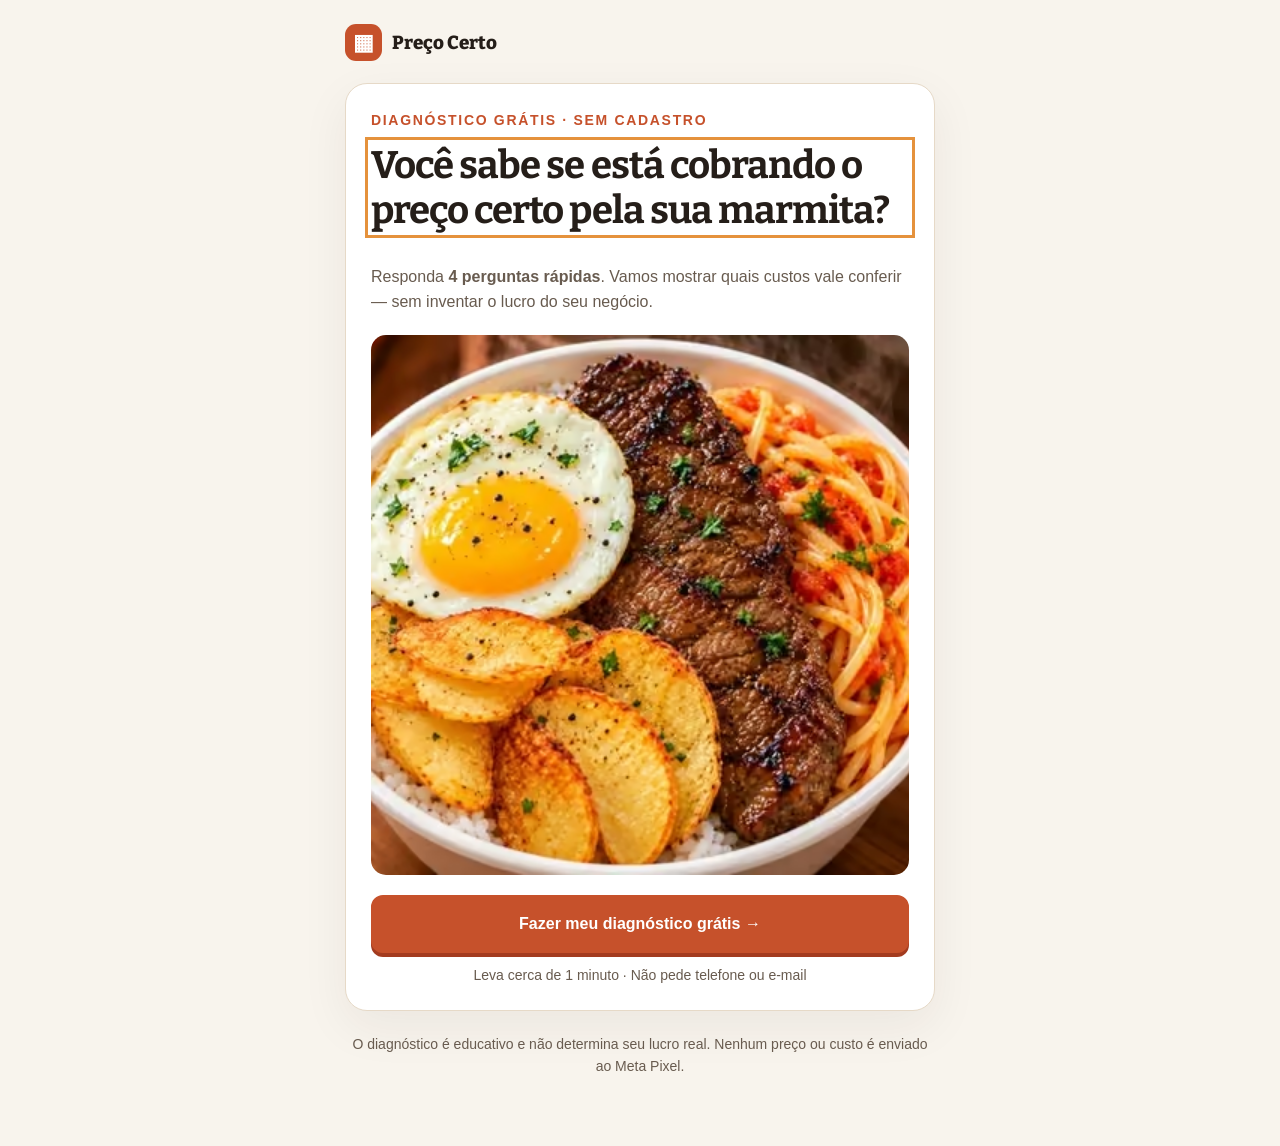
==== quiz/index.html @ 61256407 "Correções do teste: v=quiz nos links do quiz, letras de 14 px, aviso fora da tela cheia - Links inte" ====
<!DOCTYPE html>
<html lang="pt-BR">
<head>
<meta charset="utf-8">
<meta name="viewport" content="width=device-width,initial-scale=1,viewport-fit=cover">
<meta name="theme-color" content="#c6512b">
<link rel="icon" href="data:image/svg+xml,%3Csvg xmlns='http://www.w3.org/2000/svg' viewBox='0 0 32 32'%3E%3Crect width='32' height='32' rx='8' fill='%23c6512b'/%3E%3Cpath d='M9 12h14M9 20h14' stroke='%23fff' stroke-width='3' stroke-linecap='round'/%3E%3C/svg%3E">
<meta name="description" content="Em quatro etapas, confira quais custos da sua marmita você já considera e o que vale calcular antes de decidir o preço. Gratuito e sem cadastro.">
<title>Diagnóstico gratuito da marmita | Preço Certo</title>
<link rel="preload" as="font" href="../assets/bitter-latin.0efe0fbe6068.woff2" type="font/woff2" crossorigin>
<link rel="stylesheet" href="../assets/styles.0ee3b324fab6.css">
<!-- Meta Pixel Code -->
  <script>
    !function(f,b,e,v,n,t,s)
    {if(f.fbq)return;n=f.fbq=function(){n.callMethod?
    n.callMethod.apply(n,arguments):n.queue.push(arguments)};
    if(!f._fbq)f._fbq=n;n.push=n;n.loaded=!0;n.version='2.0';
    n.queue=[];
    // O script da Meta carrega depois que a página aparece (LCP mais rápido). Até lá, a fila guarda os eventos.
    var go=function(){if(t)return;t=b.createElement(e);t.async=!0;
    t.src=v;s=b.getElementsByTagName(e)[0];
    s.parentNode.insertBefore(t,s)};
    if(b.readyState==='complete')setTimeout(go,1200);else f.addEventListener('load',function(){setTimeout(go,1200)});
    ['touchstart','click','keydown'].forEach(function(k){f.addEventListener(k,go,{once:true,passive:true})});
    setTimeout(go,4000)}(window, document,'script',
    'https://connect.facebook.net/en_US/fbevents.js');
    fbq('init', '1121235693689365');
    fbq('track', 'PageView');
  </script>
  <!-- End Meta Pixel Code -->
<!-- Same UTMify configuration as the supplied page, without obfuscation. -->
<script src="https://cdn.utmify.com.br/scripts/utms/latest.js" async data-utmify-prevent-xcod-sck data-utmify-prevent-subids></script>
</head>
<body class="quiz-body">
<main class="quiz-shell">
  <div class="quiz-top">
    <a class="brand" href="../index.html" data-backlp><span class="brand-mark" aria-hidden="true">▦</span>Preço Certo</a>
  </div>
  <div class="quiz-card" id="quiz-card">
    <section id="quiz-intro" aria-labelledby="quiz-intro-title">
      <div class="eyebrow">Diagnóstico grátis · sem cadastro</div>
      <h1 id="quiz-intro-title">Você sabe se está cobrando o preço certo pela sua marmita?</h1>
      <p class="muted">Responda <strong>4 perguntas rápidas</strong>. Vamos mostrar quais custos vale conferir — sem inventar o lucro do seu negócio.</p>
      <picture><source type="image/avif" srcset="../assets/marmita-capa-480.2e9eaa17a4b4.avif 480w, ../assets/marmita-capa.3bf7366b5c34.avif 720w" sizes="(max-width: 600px) calc(100vw - 62px), 538px"><img decoding="async" class="quiz-intro-photo" src="../assets/marmita-capa.a9022a5fd9e4.webp" srcset="../assets/marmita-capa-480.6b537d18b5fb.webp 480w, ../assets/marmita-capa.a9022a5fd9e4.webp 720w" sizes="(max-width: 600px) calc(100vw - 62px), 538px" width="720" height="540" fetchpriority="high" alt="Marmita com arroz, ovo, carne, macarrão e batatas"></picture>
      <noscript><p class="note">Ative o JavaScript para responder ao diagnóstico ou <a href="../index.html">veja a calculadora na página principal</a>.</p></noscript>
      <button class="btn btn-block" type="button" id="quiz-start">Fazer meu diagnóstico grátis →</button>
      <p class="fineprint center" style="margin:12px 0 0">Leva cerca de 1 minuto · Não pede telefone ou e-mail</p>
    </section>

    <section class="quiz-step" id="quiz-step-1" hidden aria-labelledby="step1-title">
      <div class="quiz-stepcount"><span>Etapa 1 de 4</span><span>25%</span></div><div class="progress" aria-label="25% concluído"><span style="width:25%"></span></div>
      <div class="eyebrow">Seu negócio</div><h2 id="step1-title" tabindex="-1">Você já vende marmitas?</h2>
      <p class="muted">Assim conseguimos interpretar seus valores como vendas atuais ou projeção.</p>
      <div role="group" aria-label="Etapa de operação">
        <label class="choice"><input type="radio" name="stage" value="daily"> Sim, quase todos os dias</label>
        <label class="choice"><input type="radio" name="stage" value="sometimes"> Sim, alguns dias na semana</label>
        <label class="choice"><input type="radio" name="stage" value="starting"> Ainda estou começando</label>
      </div>
      <p class="error" id="error-1" role="alert" hidden>Selecione uma opção para continuar.</p>
      <div class="quiz-actions"><button type="button" class="backbtn" data-prev="0">Voltar</button><button type="button" class="btn" data-next="1">Continuar →</button></div>
    </section>

    <section class="quiz-step" id="quiz-step-2" hidden aria-labelledby="step2-title">
      <div class="quiz-stepcount"><span>Etapa 2 de 4</span><span>50%</span></div><div class="progress" aria-label="50% concluído"><span style="width:50%"></span></div>
      <div class="eyebrow">Seu preço de venda</div><h2 id="step2-title" tabindex="-1">Por quanto você vende cada marmita?</h2>
      <p class="muted" id="price-help">Use o preço médio de uma marmita. Se está começando, informe o valor que pretende cobrar.</p>
      <div class="chips" aria-label="Exemplos de preços">
        <button type="button" class="chip" data-price="15">R$ 15</button><button type="button" class="chip" data-price="18">R$ 18</button><button type="button" class="chip" data-price="20">R$ 20</button><button type="button" class="chip" data-price="25">R$ 25</button>
      </div>
      <div class="field"><label for="unit-price">Preço por marmita (R$)</label><input id="unit-price" inputmode="decimal" autocomplete="off" placeholder="Ex.: 18,00"><p class="field-help">Pode digitar um valor diferente das opções.</p></div>
      <p class="error" id="error-2" role="alert" hidden>Informe um preço válido entre R$ 1 e R$ 500.</p>
      <div class="quiz-actions"><button type="button" class="backbtn" data-prev="1">Voltar</button><button type="button" class="btn" data-next="2">Continuar →</button></div>
    </section>

    <section class="quiz-step" id="quiz-step-3" hidden aria-labelledby="step3-title">
      <div class="quiz-stepcount"><span>Etapa 3 de 4</span><span>75%</span></div><div class="progress" aria-label="75% concluído"><span style="width:75%"></span></div>
      <div class="eyebrow">Seus custos</div><h2 id="step3-title" tabindex="-1">O que você já coloca na conta?</h2>
      <p class="muted">Marque tudo que você considera quando define seu preço. Isso não significa que o valor está correto — vamos apenas ver o que você já acompanha.</p>
      <div role="group" aria-label="Custos considerados">
        <label class="choice"><input type="checkbox" name="cost" value="ingredients"> Ingredientes</label>
        <label class="choice"><input type="checkbox" name="cost" value="packaging"> Embalagem</label>
        <label class="choice"><input type="checkbox" name="cost" value="energy"> Gás e energia</label>
        <label class="choice"><input type="checkbox" name="cost" value="labor"> Seu tempo de trabalho</label>
        <label class="choice"><input type="checkbox" name="cost" value="fixed"> Despesas fixas do negócio</label>
        <label class="choice"><input type="checkbox" name="cost" value="delivery"> Entrega e taxas, quando existem</label>
        <label class="choice"><input type="checkbox" name="cost" value="unsure"> Não tenho certeza</label>
      </div>
      <p class="error" id="error-3" role="alert" hidden>Escolha pelo menos uma opção.</p>
      <div class="quiz-actions"><button type="button" class="backbtn" data-prev="2">Voltar</button><button type="button" class="btn" data-next="3">Continuar →</button></div>
    </section>

    <section class="quiz-step" id="quiz-step-4" hidden aria-labelledby="step4-title">
      <div class="quiz-stepcount"><span>Etapa 4 de 4</span><span>100%</span></div><div class="progress" aria-label="100% concluído"><span style="width:100%"></span></div>
      <div class="eyebrow">Última pergunta</div><h2 id="step4-title" tabindex="-1">Você sabe quanto gasta só com comida e embalagem por marmita?</h2>
      <div role="group" aria-label="Conhecimento do custo parcial">
        <label class="choice"><input type="radio" name="known" value="yes"> Sei quanto gasto</label>
        <label class="choice"><input type="radio" name="known" value="approx"> Tenho uma estimativa</label>
        <label class="choice"><input type="radio" name="known" value="no"> Ainda não sei</label>
      </div>
      <div class="field" id="partial-field" hidden><label for="partial-cost">Quanto custa comida + embalagem por marmita? (R$)</label><input id="partial-cost" inputmode="decimal" autocomplete="off" placeholder="Ex.: 10,15"><p class="field-help">Se não souber o número, pode deixar em branco. Outros custos ficam de fora dessa conta.</p></div>
      <p class="error" id="error-4" role="alert" hidden>Selecione uma opção. Se informou um custo, use um valor entre R$ 0,01 e R$ 500.</p>
      <div class="quiz-actions"><button type="button" class="backbtn" data-prev="3">Voltar</button><button type="button" class="btn" data-next="4">Ver meu diagnóstico →</button></div>
    </section>

    <section id="quiz-result" hidden aria-labelledby="result-title" aria-live="polite">
      <div class="eyebrow">Seu diagnóstico</div>
      <h1 id="result-title" class="result-titulo" tabindex="-1">Seu preço pode estar abaixo do custo de verdade</h1>
      <p class="result-diag" id="result-diag"></p>
      <div class="result-estimativa" id="remainder-box" hidden><strong id="result-remainder">—</strong><span id="remainder-note"></span></div>
      <div class="oferta-quiz">
        <p class="oferta-ponte"><b>O Preço Certo faz essa conta pra você.</b></p>
        <ul class="list-check oferta-itens">
          <li>Calculadora no celular</li>
          <li>Custo e preço de cada marmita</li>
          <li>Tutorial passo a passo</li>
        </ul>
        <div class="preco-linha"><span class="preco-grande">R$ 29,90</span><span class="preco-sub">pagamento único</span></div>
        <a class="btn btn-block" href="https://pay.cakto.com.br/35dgsa8_1077031" data-checkout="quiz_result" data-cta-principal>Quero meu preço certo →</a>
        <p class="fineprint micro">Pix ou cartão · acesso logo após pagar · garantia de 7 dias</p>
      </div>
      <h2 class="result-sub">O que vale conferir no seu preço</h2>
      <div class="note" id="missing-box"></div>
      <div class="result-video">
        <img decoding="async" src="../assets/calculadora-resultado.689ac0ede9aa.webp" width="600" height="1177" loading="lazy" alt="Tela real da calculadora: custo de cada marmita e preço recomendado">
        <div><strong>É isso que o Preço Certo mostra.</strong><p style="margin:6px 0 0">Quanto custa cada marmita, o preço mínimo e o preço recomendado, com os números que você preenche.</p></div>
      </div>
      <h3 class="depois-titulo">Como você acessa</h3>
      <ol class="depois">
        <li><b>Você paga no Pix ou no cartão.</b></li>
        <li><b>O acesso chega no seu e-mail.</b></li>
        <li><b>Abre no celular e já usa.</b> Dá pra salvar na tela inicial.</li>
      </ol>
      <a class="btn btn-block result-cta-fim" href="https://pay.cakto.com.br/35dgsa8_1077031" data-checkout="quiz_result_fim">Quero meu preço certo por R$ 29,90 →</a>
      <p class="fineprint micro center">Pix ou cartão · acesso logo após pagar</p>
      <p class="refazer"><button class="link-refazer" type="button" id="restart">Refazer o diagnóstico</button></p>
    </section>
  </div>
  <noscript><p style="text-align:center;color:#b33129">Ative o JavaScript no navegador para responder ao diagnóstico. Você também pode <a href="../index.html">ver a página do produto</a>.</p></noscript>
  <p class="quiz-foot">O diagnóstico é educativo e não determina seu lucro real. Nenhum preço ou custo é enviado ao Meta Pixel.</p>
</main>
<script src="../assets/quiz.e2083ddf6e45.js" defer></script>

  <noscript><img decoding="async" height="1" width="1" style="display:none"
    src="https://www.facebook.com/tr?id=1121235693689365&ev=PageView&noscript=1"
  /></noscript>
</body>
</html>
---- assets/styles.0ee3b324fab6.css ----
@font-face{font-family:"Bitter";font-style:normal;font-weight:600 800;font-display:swap;src:url("bitter-latin.0efe0fbe6068.woff2") format("woff2");unicode-range:U+0000-00FF,U+0131,U+0152-0153,U+02BB-02BC,U+02C6,U+02DA,U+02DC,U+0304,U+0308,U+0329,U+2000-206F,U+20AC,U+2122,U+2191,U+2193,U+2212,U+2215,U+FEFF,U+FFFD}
:root{--ink:#251e19;--deep:#241c16;--deep2:#32271e;--brand:#c6512b;--brandDark:#a33b1f;--cream:#faf7f1;--cream2:#f3eadc;--paper:#fff;--line:#e6d9c7;--muted:#685b4f;--green:#246644;--greenbg:#e6f1e8;--red:#b33129;--redbg:#fff0eb;--amber:#f7c05d;--shadow:0 16px 55px rgba(36,28,22,.09);--font:-apple-system,BlinkMacSystemFont,"Segoe UI",Roboto,Arial,sans-serif;--serif:"Bitter",Georgia,serif;color-scheme:light}
*{box-sizing:border-box}html{scroll-behavior:smooth;-webkit-text-size-adjust:100%}body{margin:0;background:var(--cream);color:var(--ink);font:16px/1.58 var(--font);-webkit-font-smoothing:antialiased}body.quiz-body{background:#f8f4ed}img,video{max-width:100%;display:block}button,input{font:inherit}button{cursor:pointer}a{color:inherit}h1,h2,h3,p,figure{margin-top:0}h1,h2,h3{font-family:var(--serif);line-height:1.16;letter-spacing:-.025em}h1{font-size:clamp(2rem,4.35vw,3.65rem)}h2{font-size:clamp(1.65rem,3.4vw,2.6rem)}h3{font-size:1.25rem}p{margin-bottom:1em}.muted{color:var(--muted)}.small{font-size:.87rem}.eyebrow{font-size:.75rem;letter-spacing:.12em;text-transform:uppercase;font-weight:850;color:var(--brand);margin-bottom:12px}.wrap{width:min(1130px,calc(100% - 36px));margin:auto}.narrow{max-width:740px;margin-inline:auto}.section{padding:70px 0;scroll-margin-top:26px}.center{text-align:center}.heading{max-width:780px;margin:0 auto 34px;text-align:center}.heading p{font-size:1.09rem;color:var(--muted)}.rule{height:1px;background:var(--line)}.sr-only{position:absolute;width:1px;height:1px;margin:-1px;padding:0;overflow:hidden;clip:rect(0,0,0,0);border:0;white-space:nowrap}:focus-visible{outline:3px solid #e5923c;outline-offset:3px}[hidden]{display:none!important}
.brand{display:inline-flex;align-items:center;gap:10px;text-decoration:none;font-family:var(--serif);font-weight:800;font-size:1.18rem}.brand-mark{width:37px;height:37px;border-radius:11px;background:var(--brand);display:grid;place-items:center;color:#fff;font:800 22px var(--font)}.site-header{background:#fff;border-bottom:1px solid var(--line)}.site-header .wrap{min-height:73px;display:flex;align-items:center;gap:20px;justify-content:space-between}.site-header nav{display:flex;align-items:center;gap:26px}.site-header nav a{text-decoration:none;font-size:.88rem;font-weight:700}.site-header nav a:hover{text-decoration:underline}.top-action{border:1px solid var(--brand);padding:10px 16px;border-radius:9px;color:var(--brand)!important}
.btn{display:inline-flex;justify-content:center;align-items:center;gap:10px;padding:17px 23px;border-radius:12px;min-height:56px;background:var(--brand);border:2px solid var(--brand);color:#fff;font-weight:800;line-height:1.25;text-align:center;text-decoration:none;box-shadow:0 4px 0 var(--brandDark);transition:transform .14s,background .14s}.btn:hover{background:#b74724}.btn:active{transform:translateY(3px);box-shadow:0 1px 0 var(--brandDark)}.btn-outline{background:transparent;border-color:#bba896;box-shadow:none;color:var(--ink)}.btn-outline:hover{background:#f1e6d9}.btn-light{background:#fff;color:var(--deep);border-color:#fff;box-shadow:0 4px 0 #bcaa90}.btn-light:hover{background:#fff8eb}.btn-block{display:flex;width:100%}.buttons{display:flex;flex-wrap:wrap;gap:12px;align-items:center}.fineprint{font-size:.78rem;color:var(--muted);line-height:1.45}
.hero{padding:52px 0 65px;background:radial-gradient(circle at 77% 19%,#f9e8d1 0%,transparent 37%),linear-gradient(180deg,#fffcf7 0%,var(--cream) 100%)}.hero-grid{display:grid;grid-template-columns:1.05fr .95fr;gap:48px;align-items:center}.hero h1 span{color:var(--brand)}.hero-copy{font-size:1.13rem;color:#584c41;max-width:580px}.hero .buttons{margin:28px 0 16px}.ticks{display:flex;flex-wrap:wrap;gap:7px 16px;margin-top:22px;font-size:.84rem;color:#5d544b}.ticks span:before{content:"✓";font-weight:900;color:var(--green);margin-right:6px}.hero-visual{position:relative;padding:6px 6px 32px 0}.hero-photo{width:100%;aspect-ratio:1.12;object-fit:cover;border-radius:24px;box-shadow:0 20px 55px #38231825}.receipt{position:absolute;right:-9px;bottom:3px;background:#fff;border:1px solid var(--line);border-radius:15px;padding:15px 17px;box-shadow:0 12px 40px #1f171637;width:min(290px,86%)}.receipt .mini-label{font-size:.67rem;letter-spacing:.1em;font-weight:850;color:var(--brand);text-transform:uppercase}.receipt .lineitem{display:flex;justify-content:space-between;font-size:.9rem;gap:8px;padding:6px 0;border-bottom:1px solid #eee5db}.receipt .lineitem strong{white-space:nowrap}.receipt .negative{color:var(--red);font-family:var(--serif);font-size:1.37rem;font-weight:800}.receipt .tiny{font-size:.68rem;color:var(--muted);margin:4px 0 0}
.proofstrip{background:#fff;border-block:1px solid var(--line)}.proofstrip .wrap{display:flex;justify-content:center;gap:30px;flex-wrap:wrap;padding:16px 0;font-size:.85rem;font-weight:750}.proofstrip .wrap span:before{content:"✓";color:var(--green);margin-right:8px}
.problem{display:grid;grid-template-columns:.9fr 1.1fr;gap:44px;align-items:center}.problem-photo{border-radius:20px;object-fit:cover;max-height:415px;width:100%;box-shadow:var(--shadow)}.quote-example{background:#fff;border:1px solid var(--line);border-radius:16px;padding:23px;margin-top:24px;box-shadow:var(--shadow)}.quote-example .l{display:flex;justify-content:space-between;gap:12px;padding:7px 0;border-bottom:1px solid var(--line)}.quote-example .l:last-of-type{border:0}.quote-example .l strong{white-space:nowrap}.quote-example .warn{color:var(--red)}.paper{background:#fff}.darker{background:var(--deep);color:#fff}.darker .muted,.darker p{color:#e1d7c9}.demo-grid{display:grid;grid-template-columns:.8fr 1.2fr;gap:48px;align-items:center}.demo-video{width:min(350px,100%);margin-inline:auto;aspect-ratio:9/16;object-fit:contain;background:#1b1714;border-radius:23px;box-shadow:0 16px 44px #0005}.video-caption{font-size:.78rem;color:#c8b7a7;text-align:center;margin-top:11px}.list-check{list-style:none;padding:0;margin:20px 0 24px}.list-check li{padding:7px 0 7px 30px;position:relative}.list-check li:before{content:"✓";position:absolute;left:0;color:#72ca94;font-weight:900}.step-tabs{display:grid;grid-template-columns:repeat(5,1fr);gap:8px;margin:24px 0}.step-tab{background:#fff;border:1px solid var(--line);border-radius:11px;padding:13px 8px;font-weight:800;color:var(--muted);min-height:50px}.step-tab[aria-selected=true]{border-color:var(--brand);background:#fbe8df;color:var(--brand)}.step-view{display:grid;grid-template-columns:1fr 1fr;gap:50px;align-items:center;max-width:880px;margin-inline:auto}.step-view img{width:min(340px,100%);margin:auto;max-height:550px;object-fit:contain;border:1px solid var(--line);border-radius:14px;box-shadow:var(--shadow)}.step-view p{font-size:1.08rem;color:var(--muted)}.step-index{font-size:.77rem;text-transform:uppercase;color:var(--brand);letter-spacing:.1em;font-weight:800}.value-grid{display:grid;grid-template-columns:repeat(3,1fr);gap:16px;margin-top:36px}.value-card{background:#fff;border:1px solid var(--line);padding:24px;border-radius:15px;box-shadow:0 8px 26px #241b1310}.value-card .ico{display:grid;place-items:center;width:42px;height:42px;background:#fbe9dc;color:var(--brand);border-radius:12px;margin-bottom:15px;font-size:1.25rem;font-weight:800}.value-card p{color:var(--muted);margin:0;font-size:.95rem}.contrast{background:linear-gradient(135deg,#293d30,#1d2921);color:#fff}.contrast h2{color:#fff}.contrast p{color:#dce8df}.contrast-flex{display:flex;justify-content:space-between;align-items:center;gap:30px}.price-section{background:#fff9f1}.price-card{max-width:545px;margin:auto;padding:29px;background:#fff;border:2px solid var(--brand);border-radius:22px;box-shadow:0 24px 50px #b6723c19;text-align:center}.price-card .price{font:800 clamp(2.8rem,6vw,4rem)/1.06 var(--serif);color:var(--brand);margin:6px 0}.price-card .list-check{text-align:left;display:inline-block;margin:16px auto 22px}.price-card .list-check li:before{color:var(--green)}.price-note{background:#eef5ef;color:#30543b;border:1px solid #d3e1d7;padding:13px 16px;border-radius:12px;font-size:.9rem;margin-top:22px}.price-note b{color:var(--green)}.faq{max-width:760px;margin:0 auto}.faq details{border-bottom:1px solid var(--line);padding:0 4px}.faq summary{cursor:pointer;font-weight:750;padding:20px 28px 20px 0;position:relative;list-style:none}.faq summary::-webkit-details-marker{display:none}.faq summary:after{content:"+";position:absolute;right:8px;color:var(--brand);font-size:1.3rem;top:16px}.faq details[open] summary:after{content:"−"}.faq details p{color:var(--muted);margin:0 0 20px}footer{background:var(--deep);color:#bdb0a5;padding:32px 0;font-size:.85rem}footer .wrap{display:flex;flex-wrap:wrap;justify-content:space-between;gap:20px}footer a{color:#e9d9c8}.mobile-sticky{display:none}
.quiz-shell{width:min(590px,calc(100% - 28px));margin:0 auto;padding:24px 0 55px}.quiz-top{display:flex;justify-content:space-between;align-items:center;gap:12px;margin-bottom:22px}.quiz-top .backlp{text-decoration:none;color:var(--muted);font-size:.84rem;font-weight:700}.quiz-card{background:#fff;border:1px solid var(--line);border-radius:22px;padding:25px;box-shadow:0 16px 48px #34251a10}.quiz-card h1{font-size:clamp(1.8rem,6vw,2.4rem)}.quiz-card h2{font-size:clamp(1.5rem,5.1vw,2.05rem)}.quiz-intro-photo{width:100%;aspect-ratio:16/10;object-fit:cover;border-radius:15px;margin:20px 0}.quiz-stepcount{display:flex;justify-content:space-between;font-size:.8rem;font-weight:800;color:var(--muted);margin-bottom:9px}.progress{height:8px;border-radius:30px;background:#f1e8db;overflow:hidden;margin-bottom:25px}.progress span{display:block;height:100%;width:25%;background:var(--brand);transition:width .2s}.choice{display:flex;align-items:center;gap:12px;border:1.5px solid var(--line);border-radius:12px;padding:16px;margin-bottom:10px;cursor:pointer;font-size:1rem;font-weight:650;min-height:58px;transition:border-color .1s}.choice input{accent-color:var(--brand);height:20px;width:20px;flex-shrink:0}.choice:has(input:checked){border-color:var(--brand);background:#fff5ed}.choice:hover{border-color:var(--brand)}.choice:focus-within{outline:2px solid #eeb57a}.field{display:block;margin:16px 0}.field label{font-weight:750;display:block;margin-bottom:7px}.field input{width:100%;height:59px;border:1.5px solid #dacbbb;border-radius:12px;padding:14px 16px;color:var(--ink);font-size:1.23rem;font-weight:800}.field input:focus{outline:3px solid #eab58a;border-color:var(--brand)}.field-help{font-size:.84rem;color:var(--muted);margin-top:5px}.chips{display:flex;flex-wrap:wrap;gap:8px;margin:13px 0}.chip{background:#fff;border:1px solid var(--line);border-radius:9px;padding:10px 14px;color:var(--brand);font-weight:800}.chip:hover{background:#fff0e7}.quiz-actions{display:flex;gap:10px;margin-top:22px}.quiz-actions .btn{flex:1}.backbtn{border:1px solid var(--line);background:#fff;color:var(--muted);border-radius:11px;padding:14px 18px;box-shadow:none;font-weight:750}.backbtn:hover{background:var(--cream)}.error{color:var(--red);font-weight:700;font-size:.9rem;margin-top:10px}.result-hero{background:#f7ebdf;border:1px solid #eaccac;border-radius:15px;padding:20px;margin:18px 0}.result-tag{font-size:.78rem;font-weight:850;letter-spacing:.09em;color:var(--brand);text-transform:uppercase}.result-hero h2{font-size:1.55rem;margin:8px 0}.result-explainer{color:var(--muted)}.result-line{display:flex;justify-content:space-between;gap:12px;border-bottom:1px solid var(--line);padding:12px 0}.result-line strong{white-space:nowrap}.result-result{padding:16px;background:var(--greenbg);border-radius:13px;margin-top:12px}.result-result.negative{background:var(--redbg)}.result-result strong{font-size:1.28rem;color:var(--green)}.result-result.negative strong{color:var(--red)}.result-video{display:grid;grid-template-columns:116px 1fr;align-items:center;gap:17px;background:#fff;border:1px solid var(--line);padding:13px;border-radius:15px;margin:21px 0}.result-video img{height:170px;width:112px;object-fit:cover;border-radius:9px}.result-video p{font-size:.87rem;color:var(--muted)}.note{border-left:3px solid var(--brand);padding:13px 16px;background:#fff7f0;border-radius:0 10px 10px 0;margin:16px 0;font-size:.93rem}.result-cta{border-radius:16px;background:var(--deep);color:#fff;padding:22px;margin-top:18px}.result-cta .price{font:800 2.2rem var(--serif);color:#ffd28e;margin:7px 0}.result-cta p{color:#ddd1c5}.result-cta .btn{width:100%}.quiz-foot{text-align:center;margin-top:22px;color:var(--muted);font-size:.76rem}
@media(max-width:850px){.hero-grid{grid-template-columns:1fr;gap:28px}.hero-visual{max-width:540px;margin:auto;width:100%}.problem{grid-template-columns:1fr}.demo-grid{grid-template-columns:1fr}.demo-grid>div:first-child{order:2}.demo-grid>div:last-child{order:1}.demo-video{max-height:520px}.value-grid{grid-template-columns:1fr 1fr}.contrast-flex{display:block;text-align:center}.contrast-flex .btn{margin-top:14px}.site-header nav a:not(.top-action){display:none}} 
@media(max-width:600px){.wrap{width:min(100% - 32px,480px)}.site-header .wrap{min-height:65px}.site-header nav{gap:0}.site-header nav .top-action{font-size:.77rem;padding:9px 10px}.brand{font-size:1.05rem}.brand-mark{width:32px;height:32px}.section{padding:50px 0}.hero{padding:32px 0 44px}.hero h1{font-size:clamp(1.95rem,8.3vw,2.6rem)}.hero-copy{font-size:1rem}.hero .buttons{display:grid}.hero .buttons .btn{width:100%}.hero-photo{aspect-ratio:1.23}.receipt{right:-2px;bottom:1px;width:min(270px,85%);padding:12px}.proofstrip .wrap{justify-content:flex-start;gap:7px 18px}.problem-photo{max-height:330px}.step-tabs{display:flex;overflow-x:auto;gap:8px;scroll-snap-type:x mandatory;padding-bottom:4px}.step-tab{flex:0 0 auto;min-width:85px;scroll-snap-align:start}.step-view{grid-template-columns:1fr;gap:22px}.step-view .step-copy{order:-1}.step-view img{max-height:420px}.value-grid{grid-template-columns:1fr}.price-card{padding:23px 18px}.mobile-sticky{position:fixed;bottom:0;left:0;right:0;z-index:30;background:#fffdf8;border-top:1px solid var(--line);padding:10px 14px calc(11px + env(safe-area-inset-bottom));box-shadow:0 -7px 27px #241c161c;display:block;transform:translateY(130%);transition:transform .23s}.mobile-sticky.visible{transform:translateY(0)}.mobile-sticky .btn{width:100%;min-height:49px;padding:11px;font-size:.9rem}.mobile-sticky .tiny{text-align:center;font-size:.72rem;color:var(--muted);margin-top:3px}.page-lp{padding-bottom:85px}.quiz-card{padding:20px 16px}.quiz-intro-photo{aspect-ratio:1.35}.quiz-actions .btn{padding:14px 12px}.quiz-shell{padding-top:17px}.result-video{grid-template-columns:94px 1fr}.result-video img{width:94px;height:135px}}
@media(prefers-reduced-motion:reduce){*,*:before,*:after{animation:none!important;transition:none!important;scroll-behavior:auto!important}}
.notice{position:fixed;left:18px;bottom:18px;z-index:40;width:min(370px,calc(100% - 36px));display:flex;gap:12px;align-items:flex-start;background:#fff;border:1px solid var(--line);border-radius:14px;padding:13px 42px 13px 13px;box-shadow:0 14px 40px #241c1629,0 2px 6px #241c1614;transform:translateY(calc(100% + 30px));opacity:0;pointer-events:none;transition:transform .35s,opacity .35s}.notice.on{transform:none;opacity:1;pointer-events:auto}.notice-icon{flex:none;min-width:40px;height:40px;padding:0 6px;border-radius:11px;background:var(--brand);color:#fff;display:grid;place-items:center;font:800 1.05rem var(--serif)}.notice.tip .notice-icon{background:var(--amber);color:var(--deep);font-size:.9rem}.notice p{margin:0;font-size:.9rem;line-height:1.38;font-weight:600;color:var(--ink)}.notice b{color:var(--brandDark)}.notice small{display:block;margin-top:3px;font-size:.74rem;font-weight:500;color:var(--muted)}.notice-close{position:absolute;top:5px;right:5px;width:32px;height:32px;border:0;border-radius:8px;background:none;color:var(--muted);font-size:1.25rem;line-height:1;cursor:pointer}.notice-close:hover{background:var(--cream)}
@media(max-width:600px){.notice{left:12px;width:calc(100% - 24px);bottom:calc(12px + env(safe-area-inset-bottom))}.mobile-sticky.visible~.notice{bottom:calc(98px + env(safe-area-inset-bottom))}}
/* v6 · página direta: entradas do quiz só na versão ?v=quiz */
html:not(.v-quiz) [data-v=quiz]{display:none!important}
.fineprint{font-size:.875rem}.ticks{font-size:.9rem}
.hero2{padding:36px 0 52px}.hero2-grid{display:grid;grid-template-columns:1.15fr .85fr;grid-template-areas:"texto video" "compra video";gap:18px 44px;align-items:start}.hero2-texto{grid-area:texto}.hero2-video{grid-area:video;text-align:center}.hero2-compra{grid-area:compra;display:grid;gap:10px;max-width:440px}
.hero2 h1{margin-bottom:14px}.hero2 .hero-copy{margin-bottom:0}
.phone{position:relative;width:min(300px,100%);margin:auto;aspect-ratio:9/16;border-radius:26px;background:#1b1714;padding:7px;box-shadow:0 18px 44px #2a1a1040}.phone video{width:100%;height:100%;object-fit:cover;border-radius:20px;background:#1b1714;aspect-ratio:auto;box-shadow:none}
.video-legenda{font-size:.875rem;color:var(--muted);margin:9px 0 0}
.preco-linha{display:flex;align-items:baseline;gap:10px;flex-wrap:wrap}.preco-grande{font:800 2.3rem/1 var(--serif);color:var(--brand)}.preco-sub{font-weight:700;color:var(--muted)}
.cta-bloco{text-align:center;margin-top:28px}.cta-bloco .fineprint{margin:10px 0 0}
.passos3{list-style:none;padding:0;margin:0;display:grid;grid-template-columns:repeat(3,1fr);gap:16px}.passos3 li{background:var(--cream);border:1px solid var(--line);border-radius:16px;padding:14px;display:grid;gap:12px}.passos3 img{width:100%;max-height:330px;object-fit:cover;object-position:50% 12%;border-radius:10px;border:1px solid var(--line)}.passos3 b{font-family:var(--serif);font-size:1.15rem}.passos3 p{margin:4px 0 0;color:var(--muted)}
.exemplo-grid{display:grid;grid-template-columns:.8fr 1.3fr 1fr;gap:16px;align-items:start;margin-bottom:14px}.conta{background:#fff;border:1px solid var(--line);border-radius:16px;padding:18px;box-shadow:var(--shadow)}.conta-rotulo{display:block;font-size:.8rem;letter-spacing:.08em;text-transform:uppercase;font-weight:850;color:var(--muted);margin-bottom:6px}.conta-valor{font:800 2.2rem/1.1 var(--serif)}.conta-chute .conta-valor{color:var(--muted)}.conta-certo{border:2px solid var(--green)}.conta-certo .conta-valor{color:var(--green)}.conta-certo img{width:min(220px,100%);margin:12px auto 0;border-radius:12px;border:1px solid var(--line)}.conta .l{display:flex;justify-content:space-between;gap:12px;padding:8px 0;border-bottom:1px solid var(--line)}.conta .l b{white-space:nowrap}.conta .l.total{border-bottom:0;font-size:1.1rem}.conta .perde{margin:10px 0 0;padding:10px 12px;border-radius:10px;background:var(--redbg);color:var(--red)}.conta p{margin:8px 0 0}
.recebe-lista{max-width:640px;margin:0 auto}.recebe-lista li{padding:9px 0 9px 32px}.recebe-lista li:before{color:var(--green)}
@media(max-width:850px){.hero2-grid{grid-template-columns:1fr 1fr;grid-template-areas:"texto texto" "video compra";gap:14px 16px;align-items:center}.passos3{grid-template-columns:1fr}.passos3 li{grid-template-columns:110px 1fr;align-items:center}.passos3 img{max-height:150px}.exemplo-grid{grid-template-columns:1fr}}
@media(max-width:600px){.hero2{padding:22px 0 34px}.hero2 h1{font-size:clamp(1.75rem,7.6vw,2.3rem)}.hero2-grid{grid-template-columns:44% 1fr}.phone{border-radius:20px;padding:5px}.phone video{border-radius:16px}.video-legenda{font-size:.8rem}.preco-grande{font-size:1.95rem}.hero2-compra .btn{padding:14px 12px;min-height:52px;font-size:1rem}.hero2-compra .fineprint{margin:0}}
/* v6 · vídeo no topo: toca mudo sozinho; o selo abre com som em tela cheia */
.video-toque{position:absolute;left:50%;bottom:16px;transform:translateX(-50%);border:0;border-radius:99px;background:rgba(20,14,10,.8);color:#fff;font:800 .95rem var(--font);padding:10px 16px;white-space:nowrap;box-shadow:0 4px 14px #0004}
.phone video{cursor:pointer}.video-legenda,.conta-rotulo,.eyebrow{font-size:.875rem}
@media(max-width:600px){.video-toque{font-size:.875rem;padding:9px 12px;bottom:12px}.video-legenda{font-size:.875rem}}
/* v6 · menos abandono: preço e forma de pagamento perto dos botões, o que acontece depois de pagar */
.micro{margin:10px 0 0}.micro-oferta{font-size:.95rem;font-weight:700;color:var(--green);margin:10px 0 0}
.depois-titulo{text-align:center;margin:34px 0 14px}.depois{list-style:none;counter-reset:d;padding:0;margin:0 auto;max-width:520px;display:grid;gap:10px}.depois li{counter-increment:d;position:relative;background:var(--cream);border:1px solid var(--line);border-radius:12px;padding:13px 14px 13px 54px;min-height:52px}.depois li:before{content:counter(d);position:absolute;left:14px;top:12px;width:28px;height:28px;border-radius:50%;background:var(--brand);color:#fff;display:grid;place-items:center;font-weight:800}
.mobile-sticky .tiny{font-size:.8rem}
/* v6 · aviso de vendas: botão de compra, × maior e, no celular, no topo (nunca sobre botões ou a barra) */
.notice-cta{display:inline-block;margin-top:9px;background:var(--brand);color:#fff;border-radius:9px;padding:9px 13px;font-weight:800;font-size:.9rem;text-decoration:none}.notice p{font-size:.95rem}.notice small{font-size:.8rem}
.notice-close{width:44px;height:44px;top:2px;right:2px;font-size:1.6rem}.notice{padding-right:48px}
@media(max-width:600px){.notice,.mobile-sticky.visible~.notice{top:calc(10px + env(safe-area-inset-top));bottom:auto;transform:translateY(calc(-100% - 30px))}.notice.on,.mobile-sticky.visible~.notice.on{transform:none}}
/* v6 · resultado do quiz: diagnóstico curto + oferta na primeira tela */
.result-titulo{font-size:clamp(1.45rem,5.4vw,1.9rem)!important;margin-bottom:8px}.result-diag{font-size:1rem;color:#4e4339;margin-bottom:10px}
.result-estimativa{display:grid;gap:2px;padding:10px 12px;border-radius:12px;background:var(--greenbg);margin-bottom:12px}.result-estimativa strong{color:var(--green);font-size:1.05rem}.result-estimativa span{font-size:.875rem;color:var(--muted)}.result-estimativa.negative{background:var(--redbg)}.result-estimativa.negative strong{color:var(--red)}
.oferta-quiz{border:2px solid var(--brand);border-radius:16px;padding:14px;background:#fffaf5;display:grid;gap:6px}.oferta-ponte{margin:0;font-size:1rem}.oferta-itens{margin:0}.oferta-itens li{padding:3px 0 3px 26px}.oferta-itens li:before{color:var(--green)}.oferta-quiz .preco-linha{margin-top:2px}.oferta-quiz .micro{margin:0;text-align:center}
.result-sub{font-size:1.3rem;margin:28px 0 8px}.result-video img{object-fit:cover;object-position:top}.result-cta-fim{margin-top:20px}.refazer{text-align:center;margin:22px 0 0}.link-refazer{background:none;border:0;color:var(--muted);text-decoration:underline;font-size:.9rem;padding:8px}
/* v6 · nenhum texto abaixo de 14 px (público de 35 a 54 anos) */
footer{font-size:.95rem}.mobile-sticky .tiny,.notice small,.quiz-foot{font-size:.875rem}
@media(max-width:600px){.site-header nav .top-action{font-size:.875rem}.mobile-sticky .tiny{font-size:.875rem}}
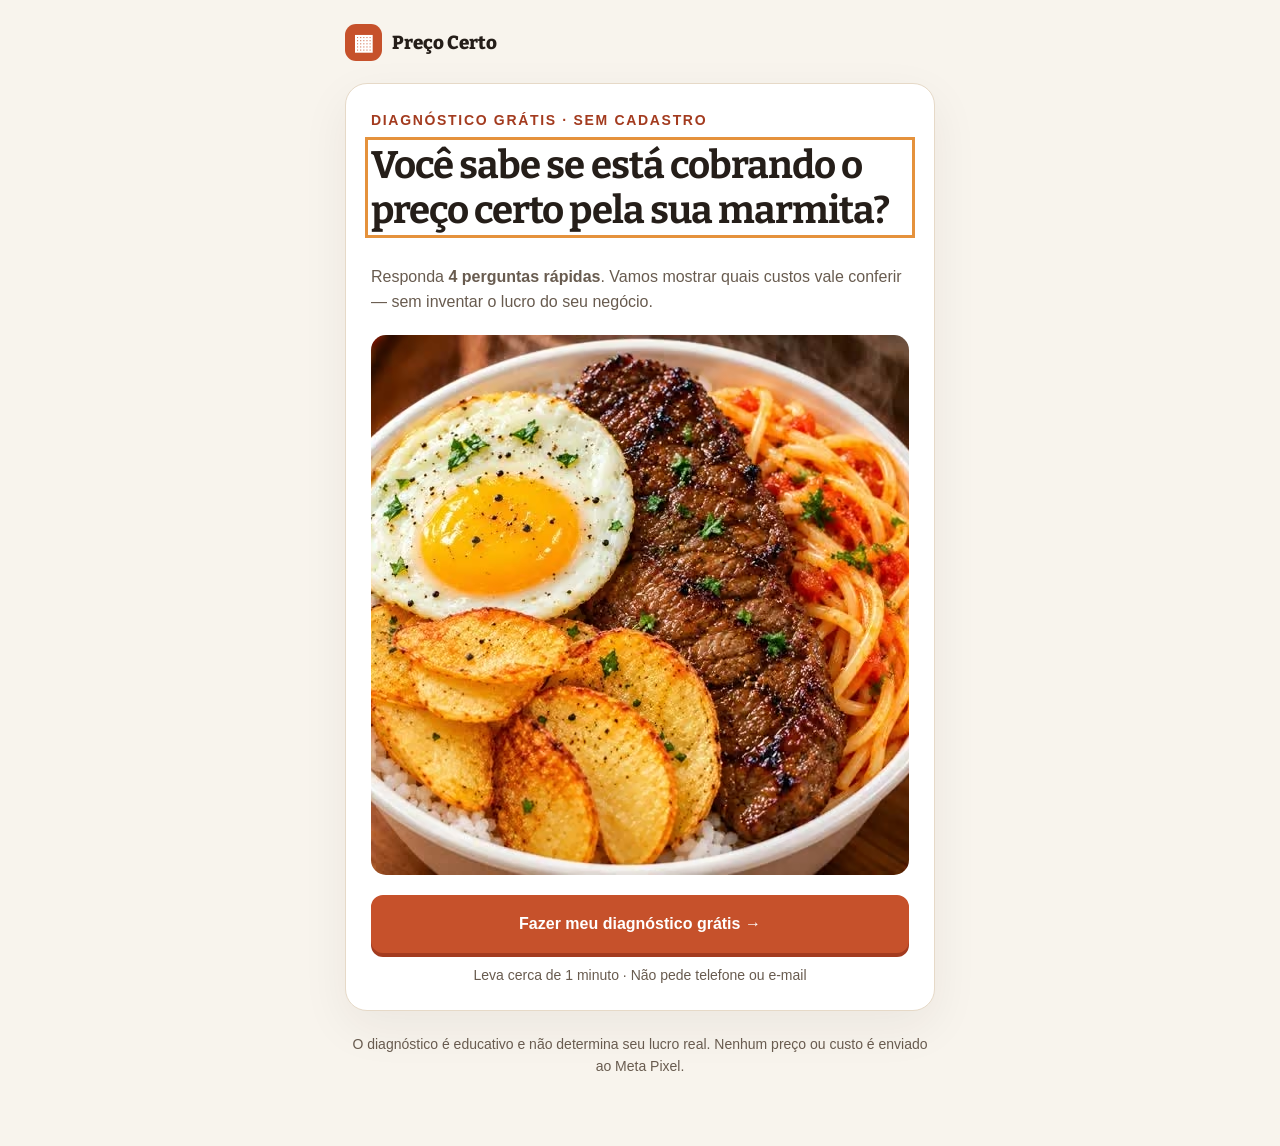
==== commit 9b4d0c1a: "Vídeo leve no autoplay, imagem do exemplo sem distorção e contraste dos rótulos - Autoplay mudo usa " ====
--- a/quiz/index.html
+++ b/quiz/index.html
@@ -8,7 +8,7 @@
 <meta name="description" content="Em quatro etapas, confira quais custos da sua marmita você já considera e o que vale calcular antes de decidir o preço. Gratuito e sem cadastro.">
 <title>Diagnóstico gratuito da marmita | Preço Certo</title>
 <link rel="preload" as="font" href="../assets/bitter-latin.0efe0fbe6068.woff2" type="font/woff2" crossorigin>
-<link rel="stylesheet" href="../assets/styles.0ee3b324fab6.css">
+<link rel="stylesheet" href="../assets/styles.de43af2bbf35.css">
 <!-- Meta Pixel Code -->
   <script>
     !function(f,b,e,v,n,t,s)
--- a/assets/styles.de43af2bbf35.css
+++ b/assets/styles.de43af2bbf35.css
@@ -0,0 +1,50 @@
+@font-face{font-family:"Bitter";font-style:normal;font-weight:600 800;font-display:swap;src:url("bitter-latin.0efe0fbe6068.woff2") format("woff2");unicode-range:U+0000-00FF,U+0131,U+0152-0153,U+02BB-02BC,U+02C6,U+02DA,U+02DC,U+0304,U+0308,U+0329,U+2000-206F,U+20AC,U+2122,U+2191,U+2193,U+2212,U+2215,U+FEFF,U+FFFD}
+:root{--ink:#251e19;--deep:#241c16;--deep2:#32271e;--brand:#c6512b;--brandDark:#a33b1f;--cream:#faf7f1;--cream2:#f3eadc;--paper:#fff;--line:#e6d9c7;--muted:#685b4f;--green:#246644;--greenbg:#e6f1e8;--red:#b33129;--redbg:#fff0eb;--amber:#f7c05d;--shadow:0 16px 55px rgba(36,28,22,.09);--font:-apple-system,BlinkMacSystemFont,"Segoe UI",Roboto,Arial,sans-serif;--serif:"Bitter",Georgia,serif;color-scheme:light}
+*{box-sizing:border-box}html{scroll-behavior:smooth;-webkit-text-size-adjust:100%}body{margin:0;background:var(--cream);color:var(--ink);font:16px/1.58 var(--font);-webkit-font-smoothing:antialiased}body.quiz-body{background:#f8f4ed}img,video{max-width:100%;display:block}button,input{font:inherit}button{cursor:pointer}a{color:inherit}h1,h2,h3,p,figure{margin-top:0}h1,h2,h3{font-family:var(--serif);line-height:1.16;letter-spacing:-.025em}h1{font-size:clamp(2rem,4.35vw,3.65rem)}h2{font-size:clamp(1.65rem,3.4vw,2.6rem)}h3{font-size:1.25rem}p{margin-bottom:1em}.muted{color:var(--muted)}.small{font-size:.87rem}.eyebrow{font-size:.75rem;letter-spacing:.12em;text-transform:uppercase;font-weight:850;color:var(--brand);margin-bottom:12px}.wrap{width:min(1130px,calc(100% - 36px));margin:auto}.narrow{max-width:740px;margin-inline:auto}.section{padding:70px 0;scroll-margin-top:26px}.center{text-align:center}.heading{max-width:780px;margin:0 auto 34px;text-align:center}.heading p{font-size:1.09rem;color:var(--muted)}.rule{height:1px;background:var(--line)}.sr-only{position:absolute;width:1px;height:1px;margin:-1px;padding:0;overflow:hidden;clip:rect(0,0,0,0);border:0;white-space:nowrap}:focus-visible{outline:3px solid #e5923c;outline-offset:3px}[hidden]{display:none!important}
+.brand{display:inline-flex;align-items:center;gap:10px;text-decoration:none;font-family:var(--serif);font-weight:800;font-size:1.18rem}.brand-mark{width:37px;height:37px;border-radius:11px;background:var(--brand);display:grid;place-items:center;color:#fff;font:800 22px var(--font)}.site-header{background:#fff;border-bottom:1px solid var(--line)}.site-header .wrap{min-height:73px;display:flex;align-items:center;gap:20px;justify-content:space-between}.site-header nav{display:flex;align-items:center;gap:26px}.site-header nav a{text-decoration:none;font-size:.88rem;font-weight:700}.site-header nav a:hover{text-decoration:underline}.top-action{border:1px solid var(--brand);padding:10px 16px;border-radius:9px;color:var(--brand)!important}
+.btn{display:inline-flex;justify-content:center;align-items:center;gap:10px;padding:17px 23px;border-radius:12px;min-height:56px;background:var(--brand);border:2px solid var(--brand);color:#fff;font-weight:800;line-height:1.25;text-align:center;text-decoration:none;box-shadow:0 4px 0 var(--brandDark);transition:transform .14s,background .14s}.btn:hover{background:#b74724}.btn:active{transform:translateY(3px);box-shadow:0 1px 0 var(--brandDark)}.btn-outline{background:transparent;border-color:#bba896;box-shadow:none;color:var(--ink)}.btn-outline:hover{background:#f1e6d9}.btn-light{background:#fff;color:var(--deep);border-color:#fff;box-shadow:0 4px 0 #bcaa90}.btn-light:hover{background:#fff8eb}.btn-block{display:flex;width:100%}.buttons{display:flex;flex-wrap:wrap;gap:12px;align-items:center}.fineprint{font-size:.78rem;color:var(--muted);line-height:1.45}
+.hero{padding:52px 0 65px;background:radial-gradient(circle at 77% 19%,#f9e8d1 0%,transparent 37%),linear-gradient(180deg,#fffcf7 0%,var(--cream) 100%)}.hero-grid{display:grid;grid-template-columns:1.05fr .95fr;gap:48px;align-items:center}.hero h1 span{color:var(--brand)}.hero-copy{font-size:1.13rem;color:#584c41;max-width:580px}.hero .buttons{margin:28px 0 16px}.ticks{display:flex;flex-wrap:wrap;gap:7px 16px;margin-top:22px;font-size:.84rem;color:#5d544b}.ticks span:before{content:"✓";font-weight:900;color:var(--green);margin-right:6px}.hero-visual{position:relative;padding:6px 6px 32px 0}.hero-photo{width:100%;aspect-ratio:1.12;object-fit:cover;border-radius:24px;box-shadow:0 20px 55px #38231825}.receipt{position:absolute;right:-9px;bottom:3px;background:#fff;border:1px solid var(--line);border-radius:15px;padding:15px 17px;box-shadow:0 12px 40px #1f171637;width:min(290px,86%)}.receipt .mini-label{font-size:.67rem;letter-spacing:.1em;font-weight:850;color:var(--brand);text-transform:uppercase}.receipt .lineitem{display:flex;justify-content:space-between;font-size:.9rem;gap:8px;padding:6px 0;border-bottom:1px solid #eee5db}.receipt .lineitem strong{white-space:nowrap}.receipt .negative{color:var(--red);font-family:var(--serif);font-size:1.37rem;font-weight:800}.receipt .tiny{font-size:.68rem;color:var(--muted);margin:4px 0 0}
+.proofstrip{background:#fff;border-block:1px solid var(--line)}.proofstrip .wrap{display:flex;justify-content:center;gap:30px;flex-wrap:wrap;padding:16px 0;font-size:.85rem;font-weight:750}.proofstrip .wrap span:before{content:"✓";color:var(--green);margin-right:8px}
+.problem{display:grid;grid-template-columns:.9fr 1.1fr;gap:44px;align-items:center}.problem-photo{border-radius:20px;object-fit:cover;max-height:415px;width:100%;box-shadow:var(--shadow)}.quote-example{background:#fff;border:1px solid var(--line);border-radius:16px;padding:23px;margin-top:24px;box-shadow:var(--shadow)}.quote-example .l{display:flex;justify-content:space-between;gap:12px;padding:7px 0;border-bottom:1px solid var(--line)}.quote-example .l:last-of-type{border:0}.quote-example .l strong{white-space:nowrap}.quote-example .warn{color:var(--red)}.paper{background:#fff}.darker{background:var(--deep);color:#fff}.darker .muted,.darker p{color:#e1d7c9}.demo-grid{display:grid;grid-template-columns:.8fr 1.2fr;gap:48px;align-items:center}.demo-video{width:min(350px,100%);margin-inline:auto;aspect-ratio:9/16;object-fit:contain;background:#1b1714;border-radius:23px;box-shadow:0 16px 44px #0005}.video-caption{font-size:.78rem;color:#c8b7a7;text-align:center;margin-top:11px}.list-check{list-style:none;padding:0;margin:20px 0 24px}.list-check li{padding:7px 0 7px 30px;position:relative}.list-check li:before{content:"✓";position:absolute;left:0;color:#72ca94;font-weight:900}.step-tabs{display:grid;grid-template-columns:repeat(5,1fr);gap:8px;margin:24px 0}.step-tab{background:#fff;border:1px solid var(--line);border-radius:11px;padding:13px 8px;font-weight:800;color:var(--muted);min-height:50px}.step-tab[aria-selected=true]{border-color:var(--brand);background:#fbe8df;color:var(--brand)}.step-view{display:grid;grid-template-columns:1fr 1fr;gap:50px;align-items:center;max-width:880px;margin-inline:auto}.step-view img{width:min(340px,100%);margin:auto;max-height:550px;object-fit:contain;border:1px solid var(--line);border-radius:14px;box-shadow:var(--shadow)}.step-view p{font-size:1.08rem;color:var(--muted)}.step-index{font-size:.77rem;text-transform:uppercase;color:var(--brand);letter-spacing:.1em;font-weight:800}.value-grid{display:grid;grid-template-columns:repeat(3,1fr);gap:16px;margin-top:36px}.value-card{background:#fff;border:1px solid var(--line);padding:24px;border-radius:15px;box-shadow:0 8px 26px #241b1310}.value-card .ico{display:grid;place-items:center;width:42px;height:42px;background:#fbe9dc;color:var(--brand);border-radius:12px;margin-bottom:15px;font-size:1.25rem;font-weight:800}.value-card p{color:var(--muted);margin:0;font-size:.95rem}.contrast{background:linear-gradient(135deg,#293d30,#1d2921);color:#fff}.contrast h2{color:#fff}.contrast p{color:#dce8df}.contrast-flex{display:flex;justify-content:space-between;align-items:center;gap:30px}.price-section{background:#fff9f1}.price-card{max-width:545px;margin:auto;padding:29px;background:#fff;border:2px solid var(--brand);border-radius:22px;box-shadow:0 24px 50px #b6723c19;text-align:center}.price-card .price{font:800 clamp(2.8rem,6vw,4rem)/1.06 var(--serif);color:var(--brand);margin:6px 0}.price-card .list-check{text-align:left;display:inline-block;margin:16px auto 22px}.price-card .list-check li:before{color:var(--green)}.price-note{background:#eef5ef;color:#30543b;border:1px solid #d3e1d7;padding:13px 16px;border-radius:12px;font-size:.9rem;margin-top:22px}.price-note b{color:var(--green)}.faq{max-width:760px;margin:0 auto}.faq details{border-bottom:1px solid var(--line);padding:0 4px}.faq summary{cursor:pointer;font-weight:750;padding:20px 28px 20px 0;position:relative;list-style:none}.faq summary::-webkit-details-marker{display:none}.faq summary:after{content:"+";position:absolute;right:8px;color:var(--brand);font-size:1.3rem;top:16px}.faq details[open] summary:after{content:"−"}.faq details p{color:var(--muted);margin:0 0 20px}footer{background:var(--deep);color:#bdb0a5;padding:32px 0;font-size:.85rem}footer .wrap{display:flex;flex-wrap:wrap;justify-content:space-between;gap:20px}footer a{color:#e9d9c8}.mobile-sticky{display:none}
+.quiz-shell{width:min(590px,calc(100% - 28px));margin:0 auto;padding:24px 0 55px}.quiz-top{display:flex;justify-content:space-between;align-items:center;gap:12px;margin-bottom:22px}.quiz-top .backlp{text-decoration:none;color:var(--muted);font-size:.84rem;font-weight:700}.quiz-card{background:#fff;border:1px solid var(--line);border-radius:22px;padding:25px;box-shadow:0 16px 48px #34251a10}.quiz-card h1{font-size:clamp(1.8rem,6vw,2.4rem)}.quiz-card h2{font-size:clamp(1.5rem,5.1vw,2.05rem)}.quiz-intro-photo{width:100%;aspect-ratio:16/10;object-fit:cover;border-radius:15px;margin:20px 0}.quiz-stepcount{display:flex;justify-content:space-between;font-size:.8rem;font-weight:800;color:var(--muted);margin-bottom:9px}.progress{height:8px;border-radius:30px;background:#f1e8db;overflow:hidden;margin-bottom:25px}.progress span{display:block;height:100%;width:25%;background:var(--brand);transition:width .2s}.choice{display:flex;align-items:center;gap:12px;border:1.5px solid var(--line);border-radius:12px;padding:16px;margin-bottom:10px;cursor:pointer;font-size:1rem;font-weight:650;min-height:58px;transition:border-color .1s}.choice input{accent-color:var(--brand);height:20px;width:20px;flex-shrink:0}.choice:has(input:checked){border-color:var(--brand);background:#fff5ed}.choice:hover{border-color:var(--brand)}.choice:focus-within{outline:2px solid #eeb57a}.field{display:block;margin:16px 0}.field label{font-weight:750;display:block;margin-bottom:7px}.field input{width:100%;height:59px;border:1.5px solid #dacbbb;border-radius:12px;padding:14px 16px;color:var(--ink);font-size:1.23rem;font-weight:800}.field input:focus{outline:3px solid #eab58a;border-color:var(--brand)}.field-help{font-size:.84rem;color:var(--muted);margin-top:5px}.chips{display:flex;flex-wrap:wrap;gap:8px;margin:13px 0}.chip{background:#fff;border:1px solid var(--line);border-radius:9px;padding:10px 14px;color:var(--brand);font-weight:800}.chip:hover{background:#fff0e7}.quiz-actions{display:flex;gap:10px;margin-top:22px}.quiz-actions .btn{flex:1}.backbtn{border:1px solid var(--line);background:#fff;color:var(--muted);border-radius:11px;padding:14px 18px;box-shadow:none;font-weight:750}.backbtn:hover{background:var(--cream)}.error{color:var(--red);font-weight:700;font-size:.9rem;margin-top:10px}.result-hero{background:#f7ebdf;border:1px solid #eaccac;border-radius:15px;padding:20px;margin:18px 0}.result-tag{font-size:.78rem;font-weight:850;letter-spacing:.09em;color:var(--brand);text-transform:uppercase}.result-hero h2{font-size:1.55rem;margin:8px 0}.result-explainer{color:var(--muted)}.result-line{display:flex;justify-content:space-between;gap:12px;border-bottom:1px solid var(--line);padding:12px 0}.result-line strong{white-space:nowrap}.result-result{padding:16px;background:var(--greenbg);border-radius:13px;margin-top:12px}.result-result.negative{background:var(--redbg)}.result-result strong{font-size:1.28rem;color:var(--green)}.result-result.negative strong{color:var(--red)}.result-video{display:grid;grid-template-columns:116px 1fr;align-items:center;gap:17px;background:#fff;border:1px solid var(--line);padding:13px;border-radius:15px;margin:21px 0}.result-video img{height:170px;width:112px;object-fit:cover;border-radius:9px}.result-video p{font-size:.87rem;color:var(--muted)}.note{border-left:3px solid var(--brand);padding:13px 16px;background:#fff7f0;border-radius:0 10px 10px 0;margin:16px 0;font-size:.93rem}.result-cta{border-radius:16px;background:var(--deep);color:#fff;padding:22px;margin-top:18px}.result-cta .price{font:800 2.2rem var(--serif);color:#ffd28e;margin:7px 0}.result-cta p{color:#ddd1c5}.result-cta .btn{width:100%}.quiz-foot{text-align:center;margin-top:22px;color:var(--muted);font-size:.76rem}
+@media(max-width:850px){.hero-grid{grid-template-columns:1fr;gap:28px}.hero-visual{max-width:540px;margin:auto;width:100%}.problem{grid-template-columns:1fr}.demo-grid{grid-template-columns:1fr}.demo-grid>div:first-child{order:2}.demo-grid>div:last-child{order:1}.demo-video{max-height:520px}.value-grid{grid-template-columns:1fr 1fr}.contrast-flex{display:block;text-align:center}.contrast-flex .btn{margin-top:14px}.site-header nav a:not(.top-action){display:none}} 
+@media(max-width:600px){.wrap{width:min(100% - 32px,480px)}.site-header .wrap{min-height:65px}.site-header nav{gap:0}.site-header nav .top-action{font-size:.77rem;padding:9px 10px}.brand{font-size:1.05rem}.brand-mark{width:32px;height:32px}.section{padding:50px 0}.hero{padding:32px 0 44px}.hero h1{font-size:clamp(1.95rem,8.3vw,2.6rem)}.hero-copy{font-size:1rem}.hero .buttons{display:grid}.hero .buttons .btn{width:100%}.hero-photo{aspect-ratio:1.23}.receipt{right:-2px;bottom:1px;width:min(270px,85%);padding:12px}.proofstrip .wrap{justify-content:flex-start;gap:7px 18px}.problem-photo{max-height:330px}.step-tabs{display:flex;overflow-x:auto;gap:8px;scroll-snap-type:x mandatory;padding-bottom:4px}.step-tab{flex:0 0 auto;min-width:85px;scroll-snap-align:start}.step-view{grid-template-columns:1fr;gap:22px}.step-view .step-copy{order:-1}.step-view img{max-height:420px}.value-grid{grid-template-columns:1fr}.price-card{padding:23px 18px}.mobile-sticky{position:fixed;bottom:0;left:0;right:0;z-index:30;background:#fffdf8;border-top:1px solid var(--line);padding:10px 14px calc(11px + env(safe-area-inset-bottom));box-shadow:0 -7px 27px #241c161c;display:block;transform:translateY(130%);transition:transform .23s}.mobile-sticky.visible{transform:translateY(0)}.mobile-sticky .btn{width:100%;min-height:49px;padding:11px;font-size:.9rem}.mobile-sticky .tiny{text-align:center;font-size:.72rem;color:var(--muted);margin-top:3px}.page-lp{padding-bottom:85px}.quiz-card{padding:20px 16px}.quiz-intro-photo{aspect-ratio:1.35}.quiz-actions .btn{padding:14px 12px}.quiz-shell{padding-top:17px}.result-video{grid-template-columns:94px 1fr}.result-video img{width:94px;height:135px}}
+@media(prefers-reduced-motion:reduce){*,*:before,*:after{animation:none!important;transition:none!important;scroll-behavior:auto!important}}
+.notice{position:fixed;left:18px;bottom:18px;z-index:40;width:min(370px,calc(100% - 36px));display:flex;gap:12px;align-items:flex-start;background:#fff;border:1px solid var(--line);border-radius:14px;padding:13px 42px 13px 13px;box-shadow:0 14px 40px #241c1629,0 2px 6px #241c1614;transform:translateY(calc(100% + 30px));opacity:0;pointer-events:none;transition:transform .35s,opacity .35s}.notice.on{transform:none;opacity:1;pointer-events:auto}.notice-icon{flex:none;min-width:40px;height:40px;padding:0 6px;border-radius:11px;background:var(--brand);color:#fff;display:grid;place-items:center;font:800 1.05rem var(--serif)}.notice.tip .notice-icon{background:var(--amber);color:var(--deep);font-size:.9rem}.notice p{margin:0;font-size:.9rem;line-height:1.38;font-weight:600;color:var(--ink)}.notice b{color:var(--brandDark)}.notice small{display:block;margin-top:3px;font-size:.74rem;font-weight:500;color:var(--muted)}.notice-close{position:absolute;top:5px;right:5px;width:32px;height:32px;border:0;border-radius:8px;background:none;color:var(--muted);font-size:1.25rem;line-height:1;cursor:pointer}.notice-close:hover{background:var(--cream)}
+@media(max-width:600px){.notice{left:12px;width:calc(100% - 24px);bottom:calc(12px + env(safe-area-inset-bottom))}.mobile-sticky.visible~.notice{bottom:calc(98px + env(safe-area-inset-bottom))}}
+/* v6 · página direta: entradas do quiz só na versão ?v=quiz */
+html:not(.v-quiz) [data-v=quiz]{display:none!important}
+.fineprint{font-size:.875rem}.ticks{font-size:.9rem}
+.hero2{padding:36px 0 52px}.hero2-grid{display:grid;grid-template-columns:1.15fr .85fr;grid-template-areas:"texto video" "compra video";gap:18px 44px;align-items:start}.hero2-texto{grid-area:texto}.hero2-video{grid-area:video;text-align:center}.hero2-compra{grid-area:compra;display:grid;gap:10px;max-width:440px}
+.hero2 h1{margin-bottom:14px}.hero2 .hero-copy{margin-bottom:0}
+.phone{position:relative;width:min(300px,100%);margin:auto;aspect-ratio:9/16;border-radius:26px;background:#1b1714;padding:7px;box-shadow:0 18px 44px #2a1a1040}.phone video{width:100%;height:100%;object-fit:cover;border-radius:20px;background:#1b1714;aspect-ratio:auto;box-shadow:none}
+.video-legenda{font-size:.875rem;color:var(--muted);margin:9px 0 0}
+.preco-linha{display:flex;align-items:baseline;gap:10px;flex-wrap:wrap}.preco-grande{font:800 2.3rem/1 var(--serif);color:var(--brand)}.preco-sub{font-weight:700;color:var(--muted)}
+.cta-bloco{text-align:center;margin-top:28px}.cta-bloco .fineprint{margin:10px 0 0}
+.passos3{list-style:none;padding:0;margin:0;display:grid;grid-template-columns:repeat(3,1fr);gap:16px}.passos3 li{background:var(--cream);border:1px solid var(--line);border-radius:16px;padding:14px;display:grid;gap:12px}.passos3 img{width:100%;max-height:330px;object-fit:cover;object-position:50% 12%;border-radius:10px;border:1px solid var(--line)}.passos3 b{font-family:var(--serif);font-size:1.15rem}.passos3 p{margin:4px 0 0;color:var(--muted)}
+.exemplo-grid{display:grid;grid-template-columns:.8fr 1.3fr 1fr;gap:16px;align-items:start;margin-bottom:14px}.conta{background:#fff;border:1px solid var(--line);border-radius:16px;padding:18px;box-shadow:var(--shadow)}.conta-rotulo{display:block;font-size:.8rem;letter-spacing:.08em;text-transform:uppercase;font-weight:850;color:var(--muted);margin-bottom:6px}.conta-valor{font:800 2.2rem/1.1 var(--serif)}.conta-chute .conta-valor{color:var(--muted)}.conta-certo{border:2px solid var(--green)}.conta-certo .conta-valor{color:var(--green)}.conta-certo img{width:min(220px,100%);margin:12px auto 0;border-radius:12px;border:1px solid var(--line)}.conta .l{display:flex;justify-content:space-between;gap:12px;padding:8px 0;border-bottom:1px solid var(--line)}.conta .l b{white-space:nowrap}.conta .l.total{border-bottom:0;font-size:1.1rem}.conta .perde{margin:10px 0 0;padding:10px 12px;border-radius:10px;background:var(--redbg);color:var(--red)}.conta p{margin:8px 0 0}
+.recebe-lista{max-width:640px;margin:0 auto}.recebe-lista li{padding:9px 0 9px 32px}.recebe-lista li:before{color:var(--green)}
+@media(max-width:850px){.hero2-grid{grid-template-columns:1fr 1fr;grid-template-areas:"texto texto" "video compra";gap:14px 16px;align-items:center}.passos3{grid-template-columns:1fr}.passos3 li{grid-template-columns:110px 1fr;align-items:center}.passos3 img{max-height:150px}.exemplo-grid{grid-template-columns:1fr}}
+@media(max-width:600px){.hero2{padding:22px 0 34px}.hero2 h1{font-size:clamp(1.75rem,7.6vw,2.3rem)}.hero2-grid{grid-template-columns:44% 1fr}.phone{border-radius:20px;padding:5px}.phone video{border-radius:16px}.video-legenda{font-size:.8rem}.preco-grande{font-size:1.95rem}.hero2-compra .btn{padding:14px 12px;min-height:52px;font-size:1rem}.hero2-compra .fineprint{margin:0}}
+/* v6 · vídeo no topo: toca mudo sozinho; o selo abre com som em tela cheia */
+.video-toque{position:absolute;left:50%;bottom:16px;transform:translateX(-50%);border:0;border-radius:99px;background:rgba(20,14,10,.8);color:#fff;font:800 .95rem var(--font);padding:10px 16px;white-space:nowrap;box-shadow:0 4px 14px #0004}
+.phone video{cursor:pointer}.video-legenda,.conta-rotulo,.eyebrow{font-size:.875rem}
+@media(max-width:600px){.video-toque{font-size:.875rem;padding:9px 12px;bottom:12px}.video-legenda{font-size:.875rem}}
+/* v6 · menos abandono: preço e forma de pagamento perto dos botões, o que acontece depois de pagar */
+.micro{margin:10px 0 0}.micro-oferta{font-size:.95rem;font-weight:700;color:var(--green);margin:10px 0 0}
+.depois-titulo{text-align:center;margin:34px 0 14px}.depois{list-style:none;counter-reset:d;padding:0;margin:0 auto;max-width:520px;display:grid;gap:10px}.depois li{counter-increment:d;position:relative;background:var(--cream);border:1px solid var(--line);border-radius:12px;padding:13px 14px 13px 54px;min-height:52px}.depois li:before{content:counter(d);position:absolute;left:14px;top:12px;width:28px;height:28px;border-radius:50%;background:var(--brand);color:#fff;display:grid;place-items:center;font-weight:800}
+.mobile-sticky .tiny{font-size:.8rem}
+/* v6 · aviso de vendas: botão de compra, × maior e, no celular, no topo (nunca sobre botões ou a barra) */
+.notice-cta{display:inline-block;margin-top:9px;background:var(--brand);color:#fff;border-radius:9px;padding:9px 13px;font-weight:800;font-size:.9rem;text-decoration:none}.notice p{font-size:.95rem}.notice small{font-size:.8rem}
+.notice-close{width:44px;height:44px;top:2px;right:2px;font-size:1.6rem}.notice{padding-right:48px}
+@media(max-width:600px){.notice,.mobile-sticky.visible~.notice{top:calc(10px + env(safe-area-inset-top));bottom:auto;transform:translateY(calc(-100% - 30px))}.notice.on,.mobile-sticky.visible~.notice.on{transform:none}}
+/* v6 · resultado do quiz: diagnóstico curto + oferta na primeira tela */
+.result-titulo{font-size:clamp(1.45rem,5.4vw,1.9rem)!important;margin-bottom:8px}.result-diag{font-size:1rem;color:#4e4339;margin-bottom:10px}
+.result-estimativa{display:grid;gap:2px;padding:10px 12px;border-radius:12px;background:var(--greenbg);margin-bottom:12px}.result-estimativa strong{color:var(--green);font-size:1.05rem}.result-estimativa span{font-size:.875rem;color:var(--muted)}.result-estimativa.negative{background:var(--redbg)}.result-estimativa.negative strong{color:var(--red)}
+.oferta-quiz{border:2px solid var(--brand);border-radius:16px;padding:14px;background:#fffaf5;display:grid;gap:6px}.oferta-ponte{margin:0;font-size:1rem}.oferta-itens{margin:0}.oferta-itens li{padding:3px 0 3px 26px}.oferta-itens li:before{color:var(--green)}.oferta-quiz .preco-linha{margin-top:2px}.oferta-quiz .micro{margin:0;text-align:center}
+.result-sub{font-size:1.3rem;margin:28px 0 8px}.result-video img{object-fit:cover;object-position:top}.result-cta-fim{margin-top:20px}.refazer{text-align:center;margin:22px 0 0}.link-refazer{background:none;border:0;color:var(--muted);text-decoration:underline;font-size:.9rem;padding:8px}
+/* v6 · nenhum texto abaixo de 14 px (público de 35 a 54 anos) */
+footer{font-size:.95rem}.mobile-sticky .tiny,.notice small,.quiz-foot{font-size:.875rem}
+@media(max-width:600px){.site-header nav .top-action{font-size:.875rem}.mobile-sticky .tiny{font-size:.875rem}}
+.conta-certo img,.passos3 img{height:auto}
+.eyebrow{color:var(--brandDark)}
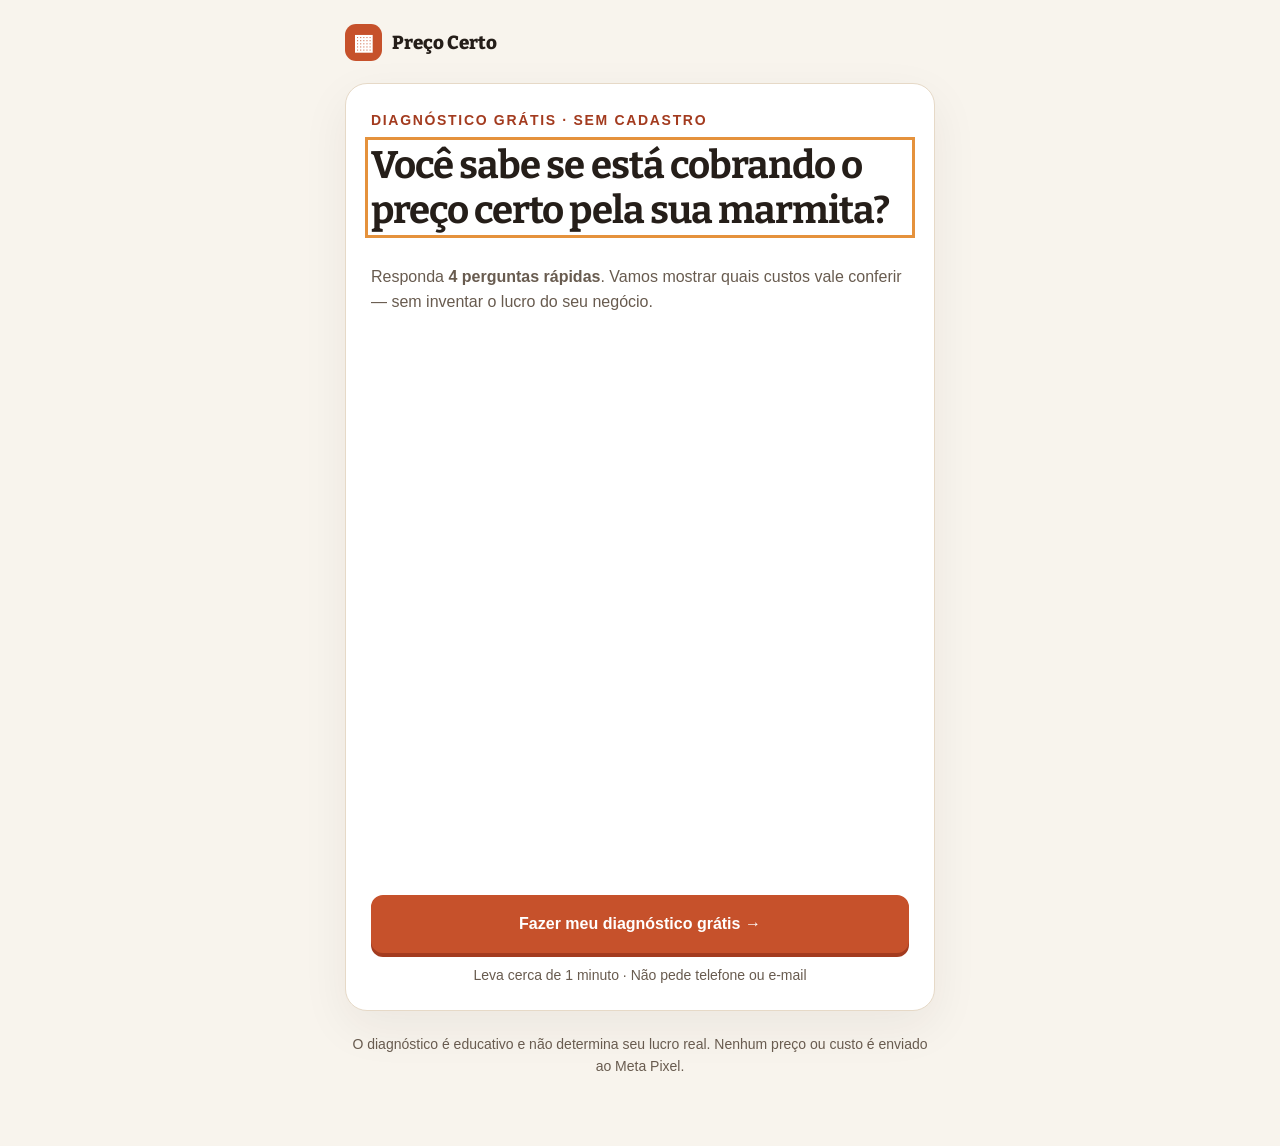
==== commit 968e333c: "Depoimentos reais de compradores na página e no quiz - Seção "Quem comprou conta" (era o espaço rese" ====
--- a/quiz/index.html
+++ b/quiz/index.html
@@ -8,7 +8,7 @@
 <meta name="description" content="Em quatro etapas, confira quais custos da sua marmita você já considera e o que vale calcular antes de decidir o preço. Gratuito e sem cadastro.">
 <title>Diagnóstico gratuito da marmita | Preço Certo</title>
 <link rel="preload" as="font" href="../assets/bitter-latin.0efe0fbe6068.woff2" type="font/woff2" crossorigin>
-<link rel="stylesheet" href="../assets/styles.de43af2bbf35.css">
+<link rel="stylesheet" href="../assets/styles.83096cf921f4.css">
 <!-- Meta Pixel Code -->
   <script>
     !function(f,b,e,v,n,t,s)
@@ -114,7 +114,7 @@
           <li>Custo e preço de cada marmita</li>
           <li>Tutorial passo a passo</li>
         </ul>
-        <div class="preco-linha"><span class="preco-grande">R$ 29,90</span><span class="preco-sub">pagamento único</span></div>
+        <div class="preco-linha"><span class="preco-grande">R$ 29,00</span><span class="preco-sub">pagamento único</span></div>
         <a class="btn btn-block" href="https://pay.cakto.com.br/35dgsa8_1077031" data-checkout="quiz_result" data-cta-principal>Quero meu preço certo →</a>
         <p class="fineprint micro">Pix ou cartão · acesso logo após pagar · garantia de 7 dias</p>
       </div>
@@ -130,7 +130,8 @@
         <li><b>O acesso chega no seu e-mail.</b></li>
         <li><b>Abre no celular e já usa.</b> Dá pra salvar na tela inicial.</li>
       </ol>
-      <a class="btn btn-block result-cta-fim" href="https://pay.cakto.com.br/35dgsa8_1077031" data-checkout="quiz_result_fim">Quero meu preço certo por R$ 29,90 →</a>
+      <blockquote class="depo-frase"><p>“Comprei com medo. Pq achei que não ia saber usar mais foi bem fácil”</p><cite>Mensagem de quem comprou o Preço Certo</cite></blockquote>
+      <a class="btn btn-block result-cta-fim" href="https://pay.cakto.com.br/35dgsa8_1077031" data-checkout="quiz_result_fim">Quero meu preço certo por R$ 29,00 →</a>
       <p class="fineprint micro center">Pix ou cartão · acesso logo após pagar</p>
       <p class="refazer"><button class="link-refazer" type="button" id="restart">Refazer o diagnóstico</button></p>
     </section>
--- a/assets/styles.83096cf921f4.css
+++ b/assets/styles.83096cf921f4.css
@@ -0,0 +1,54 @@
+@font-face{font-family:"Bitter";font-style:normal;font-weight:600 800;font-display:swap;src:url("bitter-latin.0efe0fbe6068.woff2") format("woff2");unicode-range:U+0000-00FF,U+0131,U+0152-0153,U+02BB-02BC,U+02C6,U+02DA,U+02DC,U+0304,U+0308,U+0329,U+2000-206F,U+20AC,U+2122,U+2191,U+2193,U+2212,U+2215,U+FEFF,U+FFFD}
+:root{--ink:#251e19;--deep:#241c16;--deep2:#32271e;--brand:#c6512b;--brandDark:#a33b1f;--cream:#faf7f1;--cream2:#f3eadc;--paper:#fff;--line:#e6d9c7;--muted:#685b4f;--green:#246644;--greenbg:#e6f1e8;--red:#b33129;--redbg:#fff0eb;--amber:#f7c05d;--shadow:0 16px 55px rgba(36,28,22,.09);--font:-apple-system,BlinkMacSystemFont,"Segoe UI",Roboto,Arial,sans-serif;--serif:"Bitter",Georgia,serif;color-scheme:light}
+*{box-sizing:border-box}html{scroll-behavior:smooth;-webkit-text-size-adjust:100%}body{margin:0;background:var(--cream);color:var(--ink);font:16px/1.58 var(--font);-webkit-font-smoothing:antialiased}body.quiz-body{background:#f8f4ed}img,video{max-width:100%;display:block}button,input{font:inherit}button{cursor:pointer}a{color:inherit}h1,h2,h3,p,figure{margin-top:0}h1,h2,h3{font-family:var(--serif);line-height:1.16;letter-spacing:-.025em}h1{font-size:clamp(2rem,4.35vw,3.65rem)}h2{font-size:clamp(1.65rem,3.4vw,2.6rem)}h3{font-size:1.25rem}p{margin-bottom:1em}.muted{color:var(--muted)}.small{font-size:.87rem}.eyebrow{font-size:.75rem;letter-spacing:.12em;text-transform:uppercase;font-weight:850;color:var(--brand);margin-bottom:12px}.wrap{width:min(1130px,calc(100% - 36px));margin:auto}.narrow{max-width:740px;margin-inline:auto}.section{padding:70px 0;scroll-margin-top:26px}.center{text-align:center}.heading{max-width:780px;margin:0 auto 34px;text-align:center}.heading p{font-size:1.09rem;color:var(--muted)}.rule{height:1px;background:var(--line)}.sr-only{position:absolute;width:1px;height:1px;margin:-1px;padding:0;overflow:hidden;clip:rect(0,0,0,0);border:0;white-space:nowrap}:focus-visible{outline:3px solid #e5923c;outline-offset:3px}[hidden]{display:none!important}
+.brand{display:inline-flex;align-items:center;gap:10px;text-decoration:none;font-family:var(--serif);font-weight:800;font-size:1.18rem}.brand-mark{width:37px;height:37px;border-radius:11px;background:var(--brand);display:grid;place-items:center;color:#fff;font:800 22px var(--font)}.site-header{background:#fff;border-bottom:1px solid var(--line)}.site-header .wrap{min-height:73px;display:flex;align-items:center;gap:20px;justify-content:space-between}.site-header nav{display:flex;align-items:center;gap:26px}.site-header nav a{text-decoration:none;font-size:.88rem;font-weight:700}.site-header nav a:hover{text-decoration:underline}.top-action{border:1px solid var(--brand);padding:10px 16px;border-radius:9px;color:var(--brand)!important}
+.btn{display:inline-flex;justify-content:center;align-items:center;gap:10px;padding:17px 23px;border-radius:12px;min-height:56px;background:var(--brand);border:2px solid var(--brand);color:#fff;font-weight:800;line-height:1.25;text-align:center;text-decoration:none;box-shadow:0 4px 0 var(--brandDark);transition:transform .14s,background .14s}.btn:hover{background:#b74724}.btn:active{transform:translateY(3px);box-shadow:0 1px 0 var(--brandDark)}.btn-outline{background:transparent;border-color:#bba896;box-shadow:none;color:var(--ink)}.btn-outline:hover{background:#f1e6d9}.btn-light{background:#fff;color:var(--deep);border-color:#fff;box-shadow:0 4px 0 #bcaa90}.btn-light:hover{background:#fff8eb}.btn-block{display:flex;width:100%}.buttons{display:flex;flex-wrap:wrap;gap:12px;align-items:center}.fineprint{font-size:.78rem;color:var(--muted);line-height:1.45}
+.hero{padding:52px 0 65px;background:radial-gradient(circle at 77% 19%,#f9e8d1 0%,transparent 37%),linear-gradient(180deg,#fffcf7 0%,var(--cream) 100%)}.hero-grid{display:grid;grid-template-columns:1.05fr .95fr;gap:48px;align-items:center}.hero h1 span{color:var(--brand)}.hero-copy{font-size:1.13rem;color:#584c41;max-width:580px}.hero .buttons{margin:28px 0 16px}.ticks{display:flex;flex-wrap:wrap;gap:7px 16px;margin-top:22px;font-size:.84rem;color:#5d544b}.ticks span:before{content:"✓";font-weight:900;color:var(--green);margin-right:6px}.hero-visual{position:relative;padding:6px 6px 32px 0}.hero-photo{width:100%;aspect-ratio:1.12;object-fit:cover;border-radius:24px;box-shadow:0 20px 55px #38231825}.receipt{position:absolute;right:-9px;bottom:3px;background:#fff;border:1px solid var(--line);border-radius:15px;padding:15px 17px;box-shadow:0 12px 40px #1f171637;width:min(290px,86%)}.receipt .mini-label{font-size:.67rem;letter-spacing:.1em;font-weight:850;color:var(--brand);text-transform:uppercase}.receipt .lineitem{display:flex;justify-content:space-between;font-size:.9rem;gap:8px;padding:6px 0;border-bottom:1px solid #eee5db}.receipt .lineitem strong{white-space:nowrap}.receipt .negative{color:var(--red);font-family:var(--serif);font-size:1.37rem;font-weight:800}.receipt .tiny{font-size:.68rem;color:var(--muted);margin:4px 0 0}
+.proofstrip{background:#fff;border-block:1px solid var(--line)}.proofstrip .wrap{display:flex;justify-content:center;gap:30px;flex-wrap:wrap;padding:16px 0;font-size:.85rem;font-weight:750}.proofstrip .wrap span:before{content:"✓";color:var(--green);margin-right:8px}
+.problem{display:grid;grid-template-columns:.9fr 1.1fr;gap:44px;align-items:center}.problem-photo{border-radius:20px;object-fit:cover;max-height:415px;width:100%;box-shadow:var(--shadow)}.quote-example{background:#fff;border:1px solid var(--line);border-radius:16px;padding:23px;margin-top:24px;box-shadow:var(--shadow)}.quote-example .l{display:flex;justify-content:space-between;gap:12px;padding:7px 0;border-bottom:1px solid var(--line)}.quote-example .l:last-of-type{border:0}.quote-example .l strong{white-space:nowrap}.quote-example .warn{color:var(--red)}.paper{background:#fff}.darker{background:var(--deep);color:#fff}.darker .muted,.darker p{color:#e1d7c9}.demo-grid{display:grid;grid-template-columns:.8fr 1.2fr;gap:48px;align-items:center}.demo-video{width:min(350px,100%);margin-inline:auto;aspect-ratio:9/16;object-fit:contain;background:#1b1714;border-radius:23px;box-shadow:0 16px 44px #0005}.video-caption{font-size:.78rem;color:#c8b7a7;text-align:center;margin-top:11px}.list-check{list-style:none;padding:0;margin:20px 0 24px}.list-check li{padding:7px 0 7px 30px;position:relative}.list-check li:before{content:"✓";position:absolute;left:0;color:#72ca94;font-weight:900}.step-tabs{display:grid;grid-template-columns:repeat(5,1fr);gap:8px;margin:24px 0}.step-tab{background:#fff;border:1px solid var(--line);border-radius:11px;padding:13px 8px;font-weight:800;color:var(--muted);min-height:50px}.step-tab[aria-selected=true]{border-color:var(--brand);background:#fbe8df;color:var(--brand)}.step-view{display:grid;grid-template-columns:1fr 1fr;gap:50px;align-items:center;max-width:880px;margin-inline:auto}.step-view img{width:min(340px,100%);margin:auto;max-height:550px;object-fit:contain;border:1px solid var(--line);border-radius:14px;box-shadow:var(--shadow)}.step-view p{font-size:1.08rem;color:var(--muted)}.step-index{font-size:.77rem;text-transform:uppercase;color:var(--brand);letter-spacing:.1em;font-weight:800}.value-grid{display:grid;grid-template-columns:repeat(3,1fr);gap:16px;margin-top:36px}.value-card{background:#fff;border:1px solid var(--line);padding:24px;border-radius:15px;box-shadow:0 8px 26px #241b1310}.value-card .ico{display:grid;place-items:center;width:42px;height:42px;background:#fbe9dc;color:var(--brand);border-radius:12px;margin-bottom:15px;font-size:1.25rem;font-weight:800}.value-card p{color:var(--muted);margin:0;font-size:.95rem}.contrast{background:linear-gradient(135deg,#293d30,#1d2921);color:#fff}.contrast h2{color:#fff}.contrast p{color:#dce8df}.contrast-flex{display:flex;justify-content:space-between;align-items:center;gap:30px}.price-section{background:#fff9f1}.price-card{max-width:545px;margin:auto;padding:29px;background:#fff;border:2px solid var(--brand);border-radius:22px;box-shadow:0 24px 50px #b6723c19;text-align:center}.price-card .price{font:800 clamp(2.8rem,6vw,4rem)/1.06 var(--serif);color:var(--brand);margin:6px 0}.price-card .list-check{text-align:left;display:inline-block;margin:16px auto 22px}.price-card .list-check li:before{color:var(--green)}.price-note{background:#eef5ef;color:#30543b;border:1px solid #d3e1d7;padding:13px 16px;border-radius:12px;font-size:.9rem;margin-top:22px}.price-note b{color:var(--green)}.faq{max-width:760px;margin:0 auto}.faq details{border-bottom:1px solid var(--line);padding:0 4px}.faq summary{cursor:pointer;font-weight:750;padding:20px 28px 20px 0;position:relative;list-style:none}.faq summary::-webkit-details-marker{display:none}.faq summary:after{content:"+";position:absolute;right:8px;color:var(--brand);font-size:1.3rem;top:16px}.faq details[open] summary:after{content:"−"}.faq details p{color:var(--muted);margin:0 0 20px}footer{background:var(--deep);color:#bdb0a5;padding:32px 0;font-size:.85rem}footer .wrap{display:flex;flex-wrap:wrap;justify-content:space-between;gap:20px}footer a{color:#e9d9c8}.mobile-sticky{display:none}
+.quiz-shell{width:min(590px,calc(100% - 28px));margin:0 auto;padding:24px 0 55px}.quiz-top{display:flex;justify-content:space-between;align-items:center;gap:12px;margin-bottom:22px}.quiz-top .backlp{text-decoration:none;color:var(--muted);font-size:.84rem;font-weight:700}.quiz-card{background:#fff;border:1px solid var(--line);border-radius:22px;padding:25px;box-shadow:0 16px 48px #34251a10}.quiz-card h1{font-size:clamp(1.8rem,6vw,2.4rem)}.quiz-card h2{font-size:clamp(1.5rem,5.1vw,2.05rem)}.quiz-intro-photo{width:100%;aspect-ratio:16/10;object-fit:cover;border-radius:15px;margin:20px 0}.quiz-stepcount{display:flex;justify-content:space-between;font-size:.8rem;font-weight:800;color:var(--muted);margin-bottom:9px}.progress{height:8px;border-radius:30px;background:#f1e8db;overflow:hidden;margin-bottom:25px}.progress span{display:block;height:100%;width:25%;background:var(--brand);transition:width .2s}.choice{display:flex;align-items:center;gap:12px;border:1.5px solid var(--line);border-radius:12px;padding:16px;margin-bottom:10px;cursor:pointer;font-size:1rem;font-weight:650;min-height:58px;transition:border-color .1s}.choice input{accent-color:var(--brand);height:20px;width:20px;flex-shrink:0}.choice:has(input:checked){border-color:var(--brand);background:#fff5ed}.choice:hover{border-color:var(--brand)}.choice:focus-within{outline:2px solid #eeb57a}.field{display:block;margin:16px 0}.field label{font-weight:750;display:block;margin-bottom:7px}.field input{width:100%;height:59px;border:1.5px solid #dacbbb;border-radius:12px;padding:14px 16px;color:var(--ink);font-size:1.23rem;font-weight:800}.field input:focus{outline:3px solid #eab58a;border-color:var(--brand)}.field-help{font-size:.84rem;color:var(--muted);margin-top:5px}.chips{display:flex;flex-wrap:wrap;gap:8px;margin:13px 0}.chip{background:#fff;border:1px solid var(--line);border-radius:9px;padding:10px 14px;color:var(--brand);font-weight:800}.chip:hover{background:#fff0e7}.quiz-actions{display:flex;gap:10px;margin-top:22px}.quiz-actions .btn{flex:1}.backbtn{border:1px solid var(--line);background:#fff;color:var(--muted);border-radius:11px;padding:14px 18px;box-shadow:none;font-weight:750}.backbtn:hover{background:var(--cream)}.error{color:var(--red);font-weight:700;font-size:.9rem;margin-top:10px}.result-hero{background:#f7ebdf;border:1px solid #eaccac;border-radius:15px;padding:20px;margin:18px 0}.result-tag{font-size:.78rem;font-weight:850;letter-spacing:.09em;color:var(--brand);text-transform:uppercase}.result-hero h2{font-size:1.55rem;margin:8px 0}.result-explainer{color:var(--muted)}.result-line{display:flex;justify-content:space-between;gap:12px;border-bottom:1px solid var(--line);padding:12px 0}.result-line strong{white-space:nowrap}.result-result{padding:16px;background:var(--greenbg);border-radius:13px;margin-top:12px}.result-result.negative{background:var(--redbg)}.result-result strong{font-size:1.28rem;color:var(--green)}.result-result.negative strong{color:var(--red)}.result-video{display:grid;grid-template-columns:116px 1fr;align-items:center;gap:17px;background:#fff;border:1px solid var(--line);padding:13px;border-radius:15px;margin:21px 0}.result-video img{height:170px;width:112px;object-fit:cover;border-radius:9px}.result-video p{font-size:.87rem;color:var(--muted)}.note{border-left:3px solid var(--brand);padding:13px 16px;background:#fff7f0;border-radius:0 10px 10px 0;margin:16px 0;font-size:.93rem}.result-cta{border-radius:16px;background:var(--deep);color:#fff;padding:22px;margin-top:18px}.result-cta .price{font:800 2.2rem var(--serif);color:#ffd28e;margin:7px 0}.result-cta p{color:#ddd1c5}.result-cta .btn{width:100%}.quiz-foot{text-align:center;margin-top:22px;color:var(--muted);font-size:.76rem}
+@media(max-width:850px){.hero-grid{grid-template-columns:1fr;gap:28px}.hero-visual{max-width:540px;margin:auto;width:100%}.problem{grid-template-columns:1fr}.demo-grid{grid-template-columns:1fr}.demo-grid>div:first-child{order:2}.demo-grid>div:last-child{order:1}.demo-video{max-height:520px}.value-grid{grid-template-columns:1fr 1fr}.contrast-flex{display:block;text-align:center}.contrast-flex .btn{margin-top:14px}.site-header nav a:not(.top-action){display:none}} 
+@media(max-width:600px){.wrap{width:min(100% - 32px,480px)}.site-header .wrap{min-height:65px}.site-header nav{gap:0}.site-header nav .top-action{font-size:.77rem;padding:9px 10px}.brand{font-size:1.05rem}.brand-mark{width:32px;height:32px}.section{padding:50px 0}.hero{padding:32px 0 44px}.hero h1{font-size:clamp(1.95rem,8.3vw,2.6rem)}.hero-copy{font-size:1rem}.hero .buttons{display:grid}.hero .buttons .btn{width:100%}.hero-photo{aspect-ratio:1.23}.receipt{right:-2px;bottom:1px;width:min(270px,85%);padding:12px}.proofstrip .wrap{justify-content:flex-start;gap:7px 18px}.problem-photo{max-height:330px}.step-tabs{display:flex;overflow-x:auto;gap:8px;scroll-snap-type:x mandatory;padding-bottom:4px}.step-tab{flex:0 0 auto;min-width:85px;scroll-snap-align:start}.step-view{grid-template-columns:1fr;gap:22px}.step-view .step-copy{order:-1}.step-view img{max-height:420px}.value-grid{grid-template-columns:1fr}.price-card{padding:23px 18px}.mobile-sticky{position:fixed;bottom:0;left:0;right:0;z-index:30;background:#fffdf8;border-top:1px solid var(--line);padding:10px 14px calc(11px + env(safe-area-inset-bottom));box-shadow:0 -7px 27px #241c161c;display:block;transform:translateY(130%);transition:transform .23s}.mobile-sticky.visible{transform:translateY(0)}.mobile-sticky .btn{width:100%;min-height:49px;padding:11px;font-size:.9rem}.mobile-sticky .tiny{text-align:center;font-size:.72rem;color:var(--muted);margin-top:3px}.page-lp{padding-bottom:85px}.quiz-card{padding:20px 16px}.quiz-intro-photo{aspect-ratio:1.35}.quiz-actions .btn{padding:14px 12px}.quiz-shell{padding-top:17px}.result-video{grid-template-columns:94px 1fr}.result-video img{width:94px;height:135px}}
+@media(prefers-reduced-motion:reduce){*,*:before,*:after{animation:none!important;transition:none!important;scroll-behavior:auto!important}}
+.notice{position:fixed;left:18px;bottom:18px;z-index:40;width:min(370px,calc(100% - 36px));display:flex;gap:12px;align-items:flex-start;background:#fff;border:1px solid var(--line);border-radius:14px;padding:13px 42px 13px 13px;box-shadow:0 14px 40px #241c1629,0 2px 6px #241c1614;transform:translateY(calc(100% + 30px));opacity:0;pointer-events:none;transition:transform .35s,opacity .35s}.notice.on{transform:none;opacity:1;pointer-events:auto}.notice-icon{flex:none;min-width:40px;height:40px;padding:0 6px;border-radius:11px;background:var(--brand);color:#fff;display:grid;place-items:center;font:800 1.05rem var(--serif)}.notice.tip .notice-icon{background:var(--amber);color:var(--deep);font-size:.9rem}.notice p{margin:0;font-size:.9rem;line-height:1.38;font-weight:600;color:var(--ink)}.notice b{color:var(--brandDark)}.notice small{display:block;margin-top:3px;font-size:.74rem;font-weight:500;color:var(--muted)}.notice-close{position:absolute;top:5px;right:5px;width:32px;height:32px;border:0;border-radius:8px;background:none;color:var(--muted);font-size:1.25rem;line-height:1;cursor:pointer}.notice-close:hover{background:var(--cream)}
+@media(max-width:600px){.notice{left:12px;width:calc(100% - 24px);bottom:calc(12px + env(safe-area-inset-bottom))}.mobile-sticky.visible~.notice{bottom:calc(98px + env(safe-area-inset-bottom))}}
+/* v6 · página direta: entradas do quiz só na versão ?v=quiz */
+html:not(.v-quiz) [data-v=quiz]{display:none!important}
+.fineprint{font-size:.875rem}.ticks{font-size:.9rem}
+.hero2{padding:36px 0 52px}.hero2-grid{display:grid;grid-template-columns:1.15fr .85fr;grid-template-areas:"texto video" "compra video";gap:18px 44px;align-items:start}.hero2-texto{grid-area:texto}.hero2-video{grid-area:video;text-align:center}.hero2-compra{grid-area:compra;display:grid;gap:10px;max-width:440px}
+.hero2 h1{margin-bottom:14px}.hero2 .hero-copy{margin-bottom:0}
+.phone{position:relative;width:min(300px,100%);margin:auto;aspect-ratio:9/16;border-radius:26px;background:#1b1714;padding:7px;box-shadow:0 18px 44px #2a1a1040}.phone video{width:100%;height:100%;object-fit:cover;border-radius:20px;background:#1b1714;aspect-ratio:auto;box-shadow:none}
+.video-legenda{font-size:.875rem;color:var(--muted);margin:9px 0 0}
+.preco-linha{display:flex;align-items:baseline;gap:10px;flex-wrap:wrap}.preco-grande{font:800 2.3rem/1 var(--serif);color:var(--brand)}.preco-sub{font-weight:700;color:var(--muted)}
+.cta-bloco{text-align:center;margin-top:28px}.cta-bloco .fineprint{margin:10px 0 0}
+.passos3{list-style:none;padding:0;margin:0;display:grid;grid-template-columns:repeat(3,1fr);gap:16px}.passos3 li{background:var(--cream);border:1px solid var(--line);border-radius:16px;padding:14px;display:grid;gap:12px}.passos3 img{width:100%;max-height:330px;object-fit:cover;object-position:50% 12%;border-radius:10px;border:1px solid var(--line)}.passos3 b{font-family:var(--serif);font-size:1.15rem}.passos3 p{margin:4px 0 0;color:var(--muted)}
+.exemplo-grid{display:grid;grid-template-columns:.8fr 1.3fr 1fr;gap:16px;align-items:start;margin-bottom:14px}.conta{background:#fff;border:1px solid var(--line);border-radius:16px;padding:18px;box-shadow:var(--shadow)}.conta-rotulo{display:block;font-size:.8rem;letter-spacing:.08em;text-transform:uppercase;font-weight:850;color:var(--muted);margin-bottom:6px}.conta-valor{font:800 2.2rem/1.1 var(--serif)}.conta-chute .conta-valor{color:var(--muted)}.conta-certo{border:2px solid var(--green)}.conta-certo .conta-valor{color:var(--green)}.conta-certo img{width:min(220px,100%);margin:12px auto 0;border-radius:12px;border:1px solid var(--line)}.conta .l{display:flex;justify-content:space-between;gap:12px;padding:8px 0;border-bottom:1px solid var(--line)}.conta .l b{white-space:nowrap}.conta .l.total{border-bottom:0;font-size:1.1rem}.conta .perde{margin:10px 0 0;padding:10px 12px;border-radius:10px;background:var(--redbg);color:var(--red)}.conta p{margin:8px 0 0}
+.recebe-lista{max-width:640px;margin:0 auto}.recebe-lista li{padding:9px 0 9px 32px}.recebe-lista li:before{color:var(--green)}
+@media(max-width:850px){.hero2-grid{grid-template-columns:1fr 1fr;grid-template-areas:"texto texto" "video compra";gap:14px 16px;align-items:center}.passos3{grid-template-columns:1fr}.passos3 li{grid-template-columns:110px 1fr;align-items:center}.passos3 img{max-height:150px}.exemplo-grid{grid-template-columns:1fr}}
+@media(max-width:600px){.hero2{padding:22px 0 34px}.hero2 h1{font-size:clamp(1.75rem,7.6vw,2.3rem)}.hero2-grid{grid-template-columns:44% 1fr}.phone{border-radius:20px;padding:5px}.phone video{border-radius:16px}.video-legenda{font-size:.8rem}.preco-grande{font-size:1.95rem}.hero2-compra .btn{padding:14px 12px;min-height:52px;font-size:1rem}.hero2-compra .fineprint{margin:0}}
+/* v6 · vídeo no topo: toca mudo sozinho; o selo abre com som em tela cheia */
+.video-toque{position:absolute;left:50%;bottom:16px;transform:translateX(-50%);border:0;border-radius:99px;background:rgba(20,14,10,.8);color:#fff;font:800 .95rem var(--font);padding:10px 16px;white-space:nowrap;box-shadow:0 4px 14px #0004}
+.phone video{cursor:pointer}.video-legenda,.conta-rotulo,.eyebrow{font-size:.875rem}
+@media(max-width:600px){.video-toque{font-size:.875rem;padding:9px 12px;bottom:12px}.video-legenda{font-size:.875rem}}
+/* v6 · menos abandono: preço e forma de pagamento perto dos botões, o que acontece depois de pagar */
+.micro{margin:10px 0 0}.micro-oferta{font-size:.95rem;font-weight:700;color:var(--green);margin:10px 0 0}
+.depois-titulo{text-align:center;margin:34px 0 14px}.depois{list-style:none;counter-reset:d;padding:0;margin:0 auto;max-width:520px;display:grid;gap:10px}.depois li{counter-increment:d;position:relative;background:var(--cream);border:1px solid var(--line);border-radius:12px;padding:13px 14px 13px 54px;min-height:52px}.depois li:before{content:counter(d);position:absolute;left:14px;top:12px;width:28px;height:28px;border-radius:50%;background:var(--brand);color:#fff;display:grid;place-items:center;font-weight:800}
+.mobile-sticky .tiny{font-size:.8rem}
+/* v6 · aviso de vendas: botão de compra, × maior e, no celular, no topo (nunca sobre botões ou a barra) */
+.notice-cta{display:inline-block;margin-top:9px;background:var(--brand);color:#fff;border-radius:9px;padding:9px 13px;font-weight:800;font-size:.9rem;text-decoration:none}.notice p{font-size:.95rem}.notice small{font-size:.8rem}
+.notice-close{width:44px;height:44px;top:2px;right:2px;font-size:1.6rem}.notice{padding-right:48px}
+@media(max-width:600px){.notice,.mobile-sticky.visible~.notice{top:calc(10px + env(safe-area-inset-top));bottom:auto;transform:translateY(calc(-100% - 30px))}.notice.on,.mobile-sticky.visible~.notice.on{transform:none}}
+/* v6 · resultado do quiz: diagnóstico curto + oferta na primeira tela */
+.result-titulo{font-size:clamp(1.45rem,5.4vw,1.9rem)!important;margin-bottom:8px}.result-diag{font-size:1rem;color:#4e4339;margin-bottom:10px}
+.result-estimativa{display:grid;gap:2px;padding:10px 12px;border-radius:12px;background:var(--greenbg);margin-bottom:12px}.result-estimativa strong{color:var(--green);font-size:1.05rem}.result-estimativa span{font-size:.875rem;color:var(--muted)}.result-estimativa.negative{background:var(--redbg)}.result-estimativa.negative strong{color:var(--red)}
+.oferta-quiz{border:2px solid var(--brand);border-radius:16px;padding:14px;background:#fffaf5;display:grid;gap:6px}.oferta-ponte{margin:0;font-size:1rem}.oferta-itens{margin:0}.oferta-itens li{padding:3px 0 3px 26px}.oferta-itens li:before{color:var(--green)}.oferta-quiz .preco-linha{margin-top:2px}.oferta-quiz .micro{margin:0;text-align:center}
+.result-sub{font-size:1.3rem;margin:28px 0 8px}.result-video img{object-fit:cover;object-position:top}.result-cta-fim{margin-top:20px}.refazer{text-align:center;margin:22px 0 0}.link-refazer{background:none;border:0;color:var(--muted);text-decoration:underline;font-size:.9rem;padding:8px}
+/* v6 · nenhum texto abaixo de 14 px (público de 35 a 54 anos) */
+footer{font-size:.95rem}.mobile-sticky .tiny,.notice small,.quiz-foot{font-size:.875rem}
+@media(max-width:600px){.site-header nav .top-action{font-size:.875rem}.mobile-sticky .tiny{font-size:.875rem}}
+.conta-certo img,.passos3 img{height:auto}
+.eyebrow{color:var(--brandDark)}
+/* depoimentos reais (prints de WhatsApp) */
+.depo-grid{display:grid;grid-template-columns:repeat(3,1fr);gap:16px;align-items:start}.depo{margin:0;border-radius:16px;overflow:hidden;border:1px solid var(--line);box-shadow:var(--shadow);background:#f3eee6}.depo img{width:100%;height:auto}
+.depo-frase{margin:22px auto 0;max-width:640px;background:#fff;border-left:4px solid var(--green);border-radius:0 14px 14px 0;padding:14px 16px;box-shadow:0 8px 24px #241b1310}.depo-frase p{margin:0 0 6px;font-size:1.05rem;font-style:italic;color:var(--ink)}.depo-frase cite{font-style:normal;font-size:.875rem;color:var(--muted)}
+@media(max-width:850px){.depo-grid{grid-template-columns:1fr;max-width:440px;margin:0 auto}}
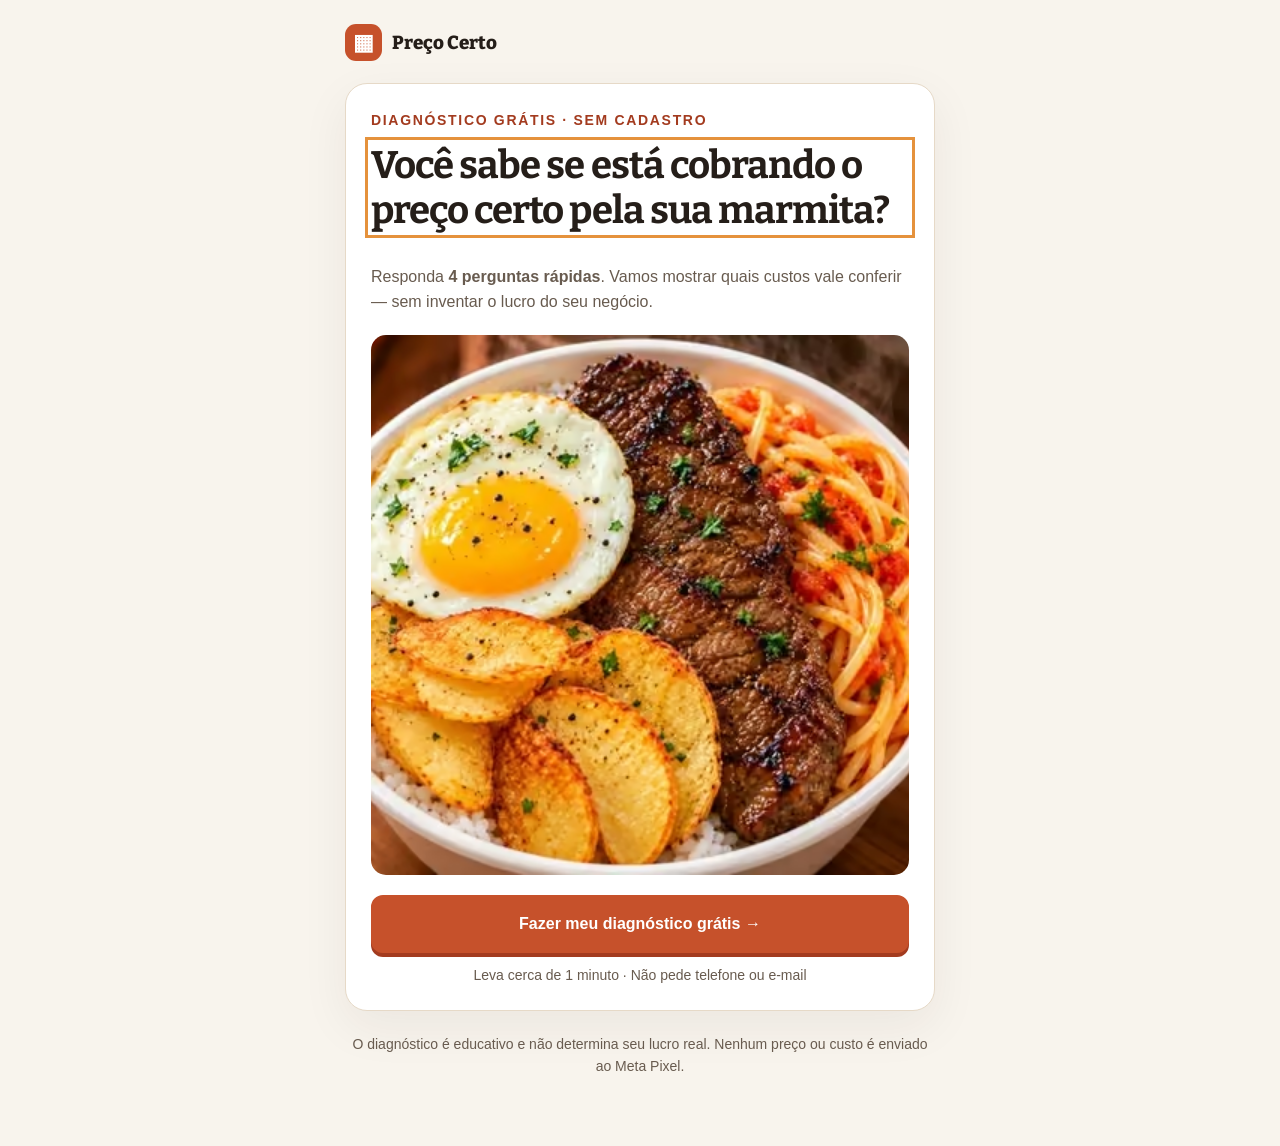
==== commit 5ea0950f: "Preço exibido de R$ 29,99 (já com a taxa) e downsell de R$ 19,99 - Página, quiz e aviso mostram R$ 2" ====
--- a/quiz/index.html
+++ b/quiz/index.html
@@ -8,7 +8,7 @@
 <meta name="description" content="Em quatro etapas, confira quais custos da sua marmita você já considera e o que vale calcular antes de decidir o preço. Gratuito e sem cadastro.">
 <title>Diagnóstico gratuito da marmita | Preço Certo</title>
 <link rel="preload" as="font" href="../assets/bitter-latin.0efe0fbe6068.woff2" type="font/woff2" crossorigin>
-<link rel="stylesheet" href="../assets/styles.83096cf921f4.css">
+<link rel="stylesheet" href="../assets/styles.5d16938fff0f.css">
 <!-- Meta Pixel Code -->
   <script>
     !function(f,b,e,v,n,t,s)
@@ -114,7 +114,7 @@
           <li>Custo e preço de cada marmita</li>
           <li>Tutorial passo a passo</li>
         </ul>
-        <div class="preco-linha"><span class="preco-grande">R$ 29,00</span><span class="preco-sub">pagamento único</span></div>
+        <div class="preco-linha"><span class="preco-grande">R$ 29,99</span><span class="preco-sub">pagamento único</span></div>
         <a class="btn btn-block" href="https://pay.cakto.com.br/35dgsa8_1077031" data-checkout="quiz_result" data-cta-principal>Quero meu preço certo →</a>
         <p class="fineprint micro">Pix ou cartão · acesso logo após pagar · garantia de 7 dias</p>
       </div>
@@ -131,7 +131,7 @@
         <li><b>Abre no celular e já usa.</b> Dá pra salvar na tela inicial.</li>
       </ol>
       <blockquote class="depo-frase"><p>“Comprei com medo. Pq achei que não ia saber usar mais foi bem fácil”</p><cite>Mensagem de quem comprou o Preço Certo</cite></blockquote>
-      <a class="btn btn-block result-cta-fim" href="https://pay.cakto.com.br/35dgsa8_1077031" data-checkout="quiz_result_fim">Quero meu preço certo por R$ 29,00 →</a>
+      <a class="btn btn-block result-cta-fim" href="https://pay.cakto.com.br/35dgsa8_1077031" data-checkout="quiz_result_fim">Quero meu preço certo por R$ 29,99 →</a>
       <p class="fineprint micro center">Pix ou cartão · acesso logo após pagar</p>
       <p class="refazer"><button class="link-refazer" type="button" id="restart">Refazer o diagnóstico</button></p>
     </section>
@@ -139,7 +139,7 @@
   <noscript><p style="text-align:center;color:#b33129">Ative o JavaScript no navegador para responder ao diagnóstico. Você também pode <a href="../index.html">ver a página do produto</a>.</p></noscript>
   <p class="quiz-foot">O diagnóstico é educativo e não determina seu lucro real. Nenhum preço ou custo é enviado ao Meta Pixel.</p>
 </main>
-<script src="../assets/quiz.e2083ddf6e45.js" defer></script>
+<script src="../assets/quiz.330f072357ee.js" defer></script>
 
   <noscript><img decoding="async" height="1" width="1" style="display:none"
     src="https://www.facebook.com/tr?id=1121235693689365&ev=PageView&noscript=1"
--- a/assets/styles.5d16938fff0f.css
+++ b/assets/styles.5d16938fff0f.css
@@ -0,0 +1,63 @@
+@font-face{font-family:"Bitter";font-style:normal;font-weight:600 800;font-display:swap;src:url("bitter-latin.0efe0fbe6068.woff2") format("woff2");unicode-range:U+0000-00FF,U+0131,U+0152-0153,U+02BB-02BC,U+02C6,U+02DA,U+02DC,U+0304,U+0308,U+0329,U+2000-206F,U+20AC,U+2122,U+2191,U+2193,U+2212,U+2215,U+FEFF,U+FFFD}
+:root{--ink:#251e19;--deep:#241c16;--deep2:#32271e;--brand:#c6512b;--brandDark:#a33b1f;--cream:#faf7f1;--cream2:#f3eadc;--paper:#fff;--line:#e6d9c7;--muted:#685b4f;--green:#246644;--greenbg:#e6f1e8;--red:#b33129;--redbg:#fff0eb;--amber:#f7c05d;--shadow:0 16px 55px rgba(36,28,22,.09);--font:-apple-system,BlinkMacSystemFont,"Segoe UI",Roboto,Arial,sans-serif;--serif:"Bitter",Georgia,serif;color-scheme:light}
+*{box-sizing:border-box}html{scroll-behavior:smooth;-webkit-text-size-adjust:100%}body{margin:0;background:var(--cream);color:var(--ink);font:16px/1.58 var(--font);-webkit-font-smoothing:antialiased}body.quiz-body{background:#f8f4ed}img,video{max-width:100%;display:block}button,input{font:inherit}button{cursor:pointer}a{color:inherit}h1,h2,h3,p,figure{margin-top:0}h1,h2,h3{font-family:var(--serif);line-height:1.16;letter-spacing:-.025em}h1{font-size:clamp(2rem,4.35vw,3.65rem)}h2{font-size:clamp(1.65rem,3.4vw,2.6rem)}h3{font-size:1.25rem}p{margin-bottom:1em}.muted{color:var(--muted)}.small{font-size:.87rem}.eyebrow{font-size:.75rem;letter-spacing:.12em;text-transform:uppercase;font-weight:850;color:var(--brand);margin-bottom:12px}.wrap{width:min(1130px,calc(100% - 36px));margin:auto}.narrow{max-width:740px;margin-inline:auto}.section{padding:70px 0;scroll-margin-top:26px}.center{text-align:center}.heading{max-width:780px;margin:0 auto 34px;text-align:center}.heading p{font-size:1.09rem;color:var(--muted)}.rule{height:1px;background:var(--line)}.sr-only{position:absolute;width:1px;height:1px;margin:-1px;padding:0;overflow:hidden;clip:rect(0,0,0,0);border:0;white-space:nowrap}:focus-visible{outline:3px solid #e5923c;outline-offset:3px}[hidden]{display:none!important}
+.brand{display:inline-flex;align-items:center;gap:10px;text-decoration:none;font-family:var(--serif);font-weight:800;font-size:1.18rem}.brand-mark{width:37px;height:37px;border-radius:11px;background:var(--brand);display:grid;place-items:center;color:#fff;font:800 22px var(--font)}.site-header{background:#fff;border-bottom:1px solid var(--line)}.site-header .wrap{min-height:73px;display:flex;align-items:center;gap:20px;justify-content:space-between}.site-header nav{display:flex;align-items:center;gap:26px}.site-header nav a{text-decoration:none;font-size:.88rem;font-weight:700}.site-header nav a:hover{text-decoration:underline}.top-action{border:1px solid var(--brand);padding:10px 16px;border-radius:9px;color:var(--brand)!important}
+.btn{display:inline-flex;justify-content:center;align-items:center;gap:10px;padding:17px 23px;border-radius:12px;min-height:56px;background:var(--brand);border:2px solid var(--brand);color:#fff;font-weight:800;line-height:1.25;text-align:center;text-decoration:none;box-shadow:0 4px 0 var(--brandDark);transition:transform .14s,background .14s}.btn:hover{background:#b74724}.btn:active{transform:translateY(3px);box-shadow:0 1px 0 var(--brandDark)}.btn-outline{background:transparent;border-color:#bba896;box-shadow:none;color:var(--ink)}.btn-outline:hover{background:#f1e6d9}.btn-light{background:#fff;color:var(--deep);border-color:#fff;box-shadow:0 4px 0 #bcaa90}.btn-light:hover{background:#fff8eb}.btn-block{display:flex;width:100%}.buttons{display:flex;flex-wrap:wrap;gap:12px;align-items:center}.fineprint{font-size:.78rem;color:var(--muted);line-height:1.45}
+.hero{padding:52px 0 65px;background:radial-gradient(circle at 77% 19%,#f9e8d1 0%,transparent 37%),linear-gradient(180deg,#fffcf7 0%,var(--cream) 100%)}.hero-grid{display:grid;grid-template-columns:1.05fr .95fr;gap:48px;align-items:center}.hero h1 span{color:var(--brand)}.hero-copy{font-size:1.13rem;color:#584c41;max-width:580px}.hero .buttons{margin:28px 0 16px}.ticks{display:flex;flex-wrap:wrap;gap:7px 16px;margin-top:22px;font-size:.84rem;color:#5d544b}.ticks span:before{content:"✓";font-weight:900;color:var(--green);margin-right:6px}.hero-visual{position:relative;padding:6px 6px 32px 0}.hero-photo{width:100%;aspect-ratio:1.12;object-fit:cover;border-radius:24px;box-shadow:0 20px 55px #38231825}.receipt{position:absolute;right:-9px;bottom:3px;background:#fff;border:1px solid var(--line);border-radius:15px;padding:15px 17px;box-shadow:0 12px 40px #1f171637;width:min(290px,86%)}.receipt .mini-label{font-size:.67rem;letter-spacing:.1em;font-weight:850;color:var(--brand);text-transform:uppercase}.receipt .lineitem{display:flex;justify-content:space-between;font-size:.9rem;gap:8px;padding:6px 0;border-bottom:1px solid #eee5db}.receipt .lineitem strong{white-space:nowrap}.receipt .negative{color:var(--red);font-family:var(--serif);font-size:1.37rem;font-weight:800}.receipt .tiny{font-size:.68rem;color:var(--muted);margin:4px 0 0}
+.proofstrip{background:#fff;border-block:1px solid var(--line)}.proofstrip .wrap{display:flex;justify-content:center;gap:30px;flex-wrap:wrap;padding:16px 0;font-size:.85rem;font-weight:750}.proofstrip .wrap span:before{content:"✓";color:var(--green);margin-right:8px}
+.problem{display:grid;grid-template-columns:.9fr 1.1fr;gap:44px;align-items:center}.problem-photo{border-radius:20px;object-fit:cover;max-height:415px;width:100%;box-shadow:var(--shadow)}.quote-example{background:#fff;border:1px solid var(--line);border-radius:16px;padding:23px;margin-top:24px;box-shadow:var(--shadow)}.quote-example .l{display:flex;justify-content:space-between;gap:12px;padding:7px 0;border-bottom:1px solid var(--line)}.quote-example .l:last-of-type{border:0}.quote-example .l strong{white-space:nowrap}.quote-example .warn{color:var(--red)}.paper{background:#fff}.darker{background:var(--deep);color:#fff}.darker .muted,.darker p{color:#e1d7c9}.demo-grid{display:grid;grid-template-columns:.8fr 1.2fr;gap:48px;align-items:center}.demo-video{width:min(350px,100%);margin-inline:auto;aspect-ratio:9/16;object-fit:contain;background:#1b1714;border-radius:23px;box-shadow:0 16px 44px #0005}.video-caption{font-size:.78rem;color:#c8b7a7;text-align:center;margin-top:11px}.list-check{list-style:none;padding:0;margin:20px 0 24px}.list-check li{padding:7px 0 7px 30px;position:relative}.list-check li:before{content:"✓";position:absolute;left:0;color:#72ca94;font-weight:900}.step-tabs{display:grid;grid-template-columns:repeat(5,1fr);gap:8px;margin:24px 0}.step-tab{background:#fff;border:1px solid var(--line);border-radius:11px;padding:13px 8px;font-weight:800;color:var(--muted);min-height:50px}.step-tab[aria-selected=true]{border-color:var(--brand);background:#fbe8df;color:var(--brand)}.step-view{display:grid;grid-template-columns:1fr 1fr;gap:50px;align-items:center;max-width:880px;margin-inline:auto}.step-view img{width:min(340px,100%);margin:auto;max-height:550px;object-fit:contain;border:1px solid var(--line);border-radius:14px;box-shadow:var(--shadow)}.step-view p{font-size:1.08rem;color:var(--muted)}.step-index{font-size:.77rem;text-transform:uppercase;color:var(--brand);letter-spacing:.1em;font-weight:800}.value-grid{display:grid;grid-template-columns:repeat(3,1fr);gap:16px;margin-top:36px}.value-card{background:#fff;border:1px solid var(--line);padding:24px;border-radius:15px;box-shadow:0 8px 26px #241b1310}.value-card .ico{display:grid;place-items:center;width:42px;height:42px;background:#fbe9dc;color:var(--brand);border-radius:12px;margin-bottom:15px;font-size:1.25rem;font-weight:800}.value-card p{color:var(--muted);margin:0;font-size:.95rem}.contrast{background:linear-gradient(135deg,#293d30,#1d2921);color:#fff}.contrast h2{color:#fff}.contrast p{color:#dce8df}.contrast-flex{display:flex;justify-content:space-between;align-items:center;gap:30px}.price-section{background:#fff9f1}.price-card{max-width:545px;margin:auto;padding:29px;background:#fff;border:2px solid var(--brand);border-radius:22px;box-shadow:0 24px 50px #b6723c19;text-align:center}.price-card .price{font:800 clamp(2.8rem,6vw,4rem)/1.06 var(--serif);color:var(--brand);margin:6px 0}.price-card .list-check{text-align:left;display:inline-block;margin:16px auto 22px}.price-card .list-check li:before{color:var(--green)}.price-note{background:#eef5ef;color:#30543b;border:1px solid #d3e1d7;padding:13px 16px;border-radius:12px;font-size:.9rem;margin-top:22px}.price-note b{color:var(--green)}.faq{max-width:760px;margin:0 auto}.faq details{border-bottom:1px solid var(--line);padding:0 4px}.faq summary{cursor:pointer;font-weight:750;padding:20px 28px 20px 0;position:relative;list-style:none}.faq summary::-webkit-details-marker{display:none}.faq summary:after{content:"+";position:absolute;right:8px;color:var(--brand);font-size:1.3rem;top:16px}.faq details[open] summary:after{content:"−"}.faq details p{color:var(--muted);margin:0 0 20px}footer{background:var(--deep);color:#bdb0a5;padding:32px 0;font-size:.85rem}footer .wrap{display:flex;flex-wrap:wrap;justify-content:space-between;gap:20px}footer a{color:#e9d9c8}.mobile-sticky{display:none}
+.quiz-shell{width:min(590px,calc(100% - 28px));margin:0 auto;padding:24px 0 55px}.quiz-top{display:flex;justify-content:space-between;align-items:center;gap:12px;margin-bottom:22px}.quiz-top .backlp{text-decoration:none;color:var(--muted);font-size:.84rem;font-weight:700}.quiz-card{background:#fff;border:1px solid var(--line);border-radius:22px;padding:25px;box-shadow:0 16px 48px #34251a10}.quiz-card h1{font-size:clamp(1.8rem,6vw,2.4rem)}.quiz-card h2{font-size:clamp(1.5rem,5.1vw,2.05rem)}.quiz-intro-photo{width:100%;aspect-ratio:16/10;object-fit:cover;border-radius:15px;margin:20px 0}.quiz-stepcount{display:flex;justify-content:space-between;font-size:.8rem;font-weight:800;color:var(--muted);margin-bottom:9px}.progress{height:8px;border-radius:30px;background:#f1e8db;overflow:hidden;margin-bottom:25px}.progress span{display:block;height:100%;width:25%;background:var(--brand);transition:width .2s}.choice{display:flex;align-items:center;gap:12px;border:1.5px solid var(--line);border-radius:12px;padding:16px;margin-bottom:10px;cursor:pointer;font-size:1rem;font-weight:650;min-height:58px;transition:border-color .1s}.choice input{accent-color:var(--brand);height:20px;width:20px;flex-shrink:0}.choice:has(input:checked){border-color:var(--brand);background:#fff5ed}.choice:hover{border-color:var(--brand)}.choice:focus-within{outline:2px solid #eeb57a}.field{display:block;margin:16px 0}.field label{font-weight:750;display:block;margin-bottom:7px}.field input{width:100%;height:59px;border:1.5px solid #dacbbb;border-radius:12px;padding:14px 16px;color:var(--ink);font-size:1.23rem;font-weight:800}.field input:focus{outline:3px solid #eab58a;border-color:var(--brand)}.field-help{font-size:.84rem;color:var(--muted);margin-top:5px}.chips{display:flex;flex-wrap:wrap;gap:8px;margin:13px 0}.chip{background:#fff;border:1px solid var(--line);border-radius:9px;padding:10px 14px;color:var(--brand);font-weight:800}.chip:hover{background:#fff0e7}.quiz-actions{display:flex;gap:10px;margin-top:22px}.quiz-actions .btn{flex:1}.backbtn{border:1px solid var(--line);background:#fff;color:var(--muted);border-radius:11px;padding:14px 18px;box-shadow:none;font-weight:750}.backbtn:hover{background:var(--cream)}.error{color:var(--red);font-weight:700;font-size:.9rem;margin-top:10px}.result-hero{background:#f7ebdf;border:1px solid #eaccac;border-radius:15px;padding:20px;margin:18px 0}.result-tag{font-size:.78rem;font-weight:850;letter-spacing:.09em;color:var(--brand);text-transform:uppercase}.result-hero h2{font-size:1.55rem;margin:8px 0}.result-explainer{color:var(--muted)}.result-line{display:flex;justify-content:space-between;gap:12px;border-bottom:1px solid var(--line);padding:12px 0}.result-line strong{white-space:nowrap}.result-result{padding:16px;background:var(--greenbg);border-radius:13px;margin-top:12px}.result-result.negative{background:var(--redbg)}.result-result strong{font-size:1.28rem;color:var(--green)}.result-result.negative strong{color:var(--red)}.result-video{display:grid;grid-template-columns:116px 1fr;align-items:center;gap:17px;background:#fff;border:1px solid var(--line);padding:13px;border-radius:15px;margin:21px 0}.result-video img{height:170px;width:112px;object-fit:cover;border-radius:9px}.result-video p{font-size:.87rem;color:var(--muted)}.note{border-left:3px solid var(--brand);padding:13px 16px;background:#fff7f0;border-radius:0 10px 10px 0;margin:16px 0;font-size:.93rem}.result-cta{border-radius:16px;background:var(--deep);color:#fff;padding:22px;margin-top:18px}.result-cta .price{font:800 2.2rem var(--serif);color:#ffd28e;margin:7px 0}.result-cta p{color:#ddd1c5}.result-cta .btn{width:100%}.quiz-foot{text-align:center;margin-top:22px;color:var(--muted);font-size:.76rem}
+@media(max-width:850px){.hero-grid{grid-template-columns:1fr;gap:28px}.hero-visual{max-width:540px;margin:auto;width:100%}.problem{grid-template-columns:1fr}.demo-grid{grid-template-columns:1fr}.demo-grid>div:first-child{order:2}.demo-grid>div:last-child{order:1}.demo-video{max-height:520px}.value-grid{grid-template-columns:1fr 1fr}.contrast-flex{display:block;text-align:center}.contrast-flex .btn{margin-top:14px}.site-header nav a:not(.top-action){display:none}} 
+@media(max-width:600px){.wrap{width:min(100% - 32px,480px)}.site-header .wrap{min-height:65px}.site-header nav{gap:0}.site-header nav .top-action{font-size:.77rem;padding:9px 10px}.brand{font-size:1.05rem}.brand-mark{width:32px;height:32px}.section{padding:50px 0}.hero{padding:32px 0 44px}.hero h1{font-size:clamp(1.95rem,8.3vw,2.6rem)}.hero-copy{font-size:1rem}.hero .buttons{display:grid}.hero .buttons .btn{width:100%}.hero-photo{aspect-ratio:1.23}.receipt{right:-2px;bottom:1px;width:min(270px,85%);padding:12px}.proofstrip .wrap{justify-content:flex-start;gap:7px 18px}.problem-photo{max-height:330px}.step-tabs{display:flex;overflow-x:auto;gap:8px;scroll-snap-type:x mandatory;padding-bottom:4px}.step-tab{flex:0 0 auto;min-width:85px;scroll-snap-align:start}.step-view{grid-template-columns:1fr;gap:22px}.step-view .step-copy{order:-1}.step-view img{max-height:420px}.value-grid{grid-template-columns:1fr}.price-card{padding:23px 18px}.mobile-sticky{position:fixed;bottom:0;left:0;right:0;z-index:30;background:#fffdf8;border-top:1px solid var(--line);padding:10px 14px calc(11px + env(safe-area-inset-bottom));box-shadow:0 -7px 27px #241c161c;display:block;transform:translateY(130%);transition:transform .23s}.mobile-sticky.visible{transform:translateY(0)}.mobile-sticky .btn{width:100%;min-height:49px;padding:11px;font-size:.9rem}.mobile-sticky .tiny{text-align:center;font-size:.72rem;color:var(--muted);margin-top:3px}.page-lp{padding-bottom:85px}.quiz-card{padding:20px 16px}.quiz-intro-photo{aspect-ratio:1.35}.quiz-actions .btn{padding:14px 12px}.quiz-shell{padding-top:17px}.result-video{grid-template-columns:94px 1fr}.result-video img{width:94px;height:135px}}
+@media(prefers-reduced-motion:reduce){*,*:before,*:after{animation:none!important;transition:none!important;scroll-behavior:auto!important}}
+.notice{position:fixed;left:18px;bottom:18px;z-index:40;width:min(370px,calc(100% - 36px));display:flex;gap:12px;align-items:flex-start;background:#fff;border:1px solid var(--line);border-radius:14px;padding:13px 42px 13px 13px;box-shadow:0 14px 40px #241c1629,0 2px 6px #241c1614;transform:translateY(calc(100% + 30px));opacity:0;pointer-events:none;transition:transform .35s,opacity .35s}.notice.on{transform:none;opacity:1;pointer-events:auto}.notice-icon{flex:none;min-width:40px;height:40px;padding:0 6px;border-radius:11px;background:var(--brand);color:#fff;display:grid;place-items:center;font:800 1.05rem var(--serif)}.notice.tip .notice-icon{background:var(--amber);color:var(--deep);font-size:.9rem}.notice p{margin:0;font-size:.9rem;line-height:1.38;font-weight:600;color:var(--ink)}.notice b{color:var(--brandDark)}.notice small{display:block;margin-top:3px;font-size:.74rem;font-weight:500;color:var(--muted)}.notice-close{position:absolute;top:5px;right:5px;width:32px;height:32px;border:0;border-radius:8px;background:none;color:var(--muted);font-size:1.25rem;line-height:1;cursor:pointer}.notice-close:hover{background:var(--cream)}
+@media(max-width:600px){.notice{left:12px;width:calc(100% - 24px);bottom:calc(12px + env(safe-area-inset-bottom))}.mobile-sticky.visible~.notice{bottom:calc(98px + env(safe-area-inset-bottom))}}
+/* v6 · página direta: entradas do quiz só na versão ?v=quiz */
+html:not(.v-quiz) [data-v=quiz]{display:none!important}
+.fineprint{font-size:.875rem}.ticks{font-size:.9rem}
+.hero2{padding:36px 0 52px}.hero2-grid{display:grid;grid-template-columns:1.15fr .85fr;grid-template-areas:"texto video" "compra video";gap:18px 44px;align-items:start}.hero2-texto{grid-area:texto}.hero2-video{grid-area:video;text-align:center}.hero2-compra{grid-area:compra;display:grid;gap:10px;max-width:440px}
+.hero2 h1{margin-bottom:14px}.hero2 .hero-copy{margin-bottom:0}
+.phone{position:relative;width:min(300px,100%);margin:auto;aspect-ratio:9/16;border-radius:26px;background:#1b1714;padding:7px;box-shadow:0 18px 44px #2a1a1040}.phone video{width:100%;height:100%;object-fit:cover;border-radius:20px;background:#1b1714;aspect-ratio:auto;box-shadow:none}
+.video-legenda{font-size:.875rem;color:var(--muted);margin:9px 0 0}
+.preco-linha{display:flex;align-items:baseline;gap:10px;flex-wrap:wrap}.preco-grande{font:800 2.3rem/1 var(--serif);color:var(--brand)}.preco-sub{font-weight:700;color:var(--muted)}
+.cta-bloco{text-align:center;margin-top:28px}.cta-bloco .fineprint{margin:10px 0 0}
+.passos3{list-style:none;padding:0;margin:0;display:grid;grid-template-columns:repeat(3,1fr);gap:16px}.passos3 li{background:var(--cream);border:1px solid var(--line);border-radius:16px;padding:14px;display:grid;gap:12px}.passos3 img{width:100%;max-height:330px;object-fit:cover;object-position:50% 12%;border-radius:10px;border:1px solid var(--line)}.passos3 b{font-family:var(--serif);font-size:1.15rem}.passos3 p{margin:4px 0 0;color:var(--muted)}
+.exemplo-grid{display:grid;grid-template-columns:.8fr 1.3fr 1fr;gap:16px;align-items:start;margin-bottom:14px}.conta{background:#fff;border:1px solid var(--line);border-radius:16px;padding:18px;box-shadow:var(--shadow)}.conta-rotulo{display:block;font-size:.8rem;letter-spacing:.08em;text-transform:uppercase;font-weight:850;color:var(--muted);margin-bottom:6px}.conta-valor{font:800 2.2rem/1.1 var(--serif)}.conta-chute .conta-valor{color:var(--muted)}.conta-certo{border:2px solid var(--green)}.conta-certo .conta-valor{color:var(--green)}.conta-certo img{width:min(220px,100%);margin:12px auto 0;border-radius:12px;border:1px solid var(--line)}.conta .l{display:flex;justify-content:space-between;gap:12px;padding:8px 0;border-bottom:1px solid var(--line)}.conta .l b{white-space:nowrap}.conta .l.total{border-bottom:0;font-size:1.1rem}.conta .perde{margin:10px 0 0;padding:10px 12px;border-radius:10px;background:var(--redbg);color:var(--red)}.conta p{margin:8px 0 0}
+.recebe-lista{max-width:640px;margin:0 auto}.recebe-lista li{padding:9px 0 9px 32px}.recebe-lista li:before{color:var(--green)}
+@media(max-width:850px){.hero2-grid{grid-template-columns:1fr 1fr;grid-template-areas:"texto texto" "video compra";gap:14px 16px;align-items:center}.passos3{grid-template-columns:1fr}.passos3 li{grid-template-columns:110px 1fr;align-items:center}.passos3 img{max-height:150px}.exemplo-grid{grid-template-columns:1fr}}
+@media(max-width:600px){.hero2{padding:22px 0 34px}.hero2 h1{font-size:clamp(1.75rem,7.6vw,2.3rem)}.hero2-grid{grid-template-columns:44% 1fr}.phone{border-radius:20px;padding:5px}.phone video{border-radius:16px}.video-legenda{font-size:.8rem}.preco-grande{font-size:1.95rem}.hero2-compra .btn{padding:14px 12px;min-height:52px;font-size:1rem}.hero2-compra .fineprint{margin:0}}
+/* v6 · vídeo no topo: toca mudo sozinho; o selo abre com som em tela cheia */
+.video-toque{position:absolute;left:50%;bottom:16px;transform:translateX(-50%);border:0;border-radius:99px;background:rgba(20,14,10,.8);color:#fff;font:800 .95rem var(--font);padding:10px 16px;white-space:nowrap;box-shadow:0 4px 14px #0004}
+.phone video{cursor:pointer}.video-legenda,.conta-rotulo,.eyebrow{font-size:.875rem}
+@media(max-width:600px){.video-toque{font-size:.875rem;padding:9px 12px;bottom:12px}.video-legenda{font-size:.875rem}}
+/* v6 · menos abandono: preço e forma de pagamento perto dos botões, o que acontece depois de pagar */
+.micro{margin:10px 0 0}.micro-oferta{font-size:.95rem;font-weight:700;color:var(--green);margin:10px 0 0}
+.depois-titulo{text-align:center;margin:34px 0 14px}.depois{list-style:none;counter-reset:d;padding:0;margin:0 auto;max-width:520px;display:grid;gap:10px}.depois li{counter-increment:d;position:relative;background:var(--cream);border:1px solid var(--line);border-radius:12px;padding:13px 14px 13px 54px;min-height:52px}.depois li:before{content:counter(d);position:absolute;left:14px;top:12px;width:28px;height:28px;border-radius:50%;background:var(--brand);color:#fff;display:grid;place-items:center;font-weight:800}
+.mobile-sticky .tiny{font-size:.8rem}
+/* v6 · aviso de vendas: botão de compra, × maior e, no celular, no topo (nunca sobre botões ou a barra) */
+.notice-cta{display:inline-block;margin-top:9px;background:var(--brand);color:#fff;border-radius:9px;padding:9px 13px;font-weight:800;font-size:.9rem;text-decoration:none}.notice p{font-size:.95rem}.notice small{font-size:.8rem}
+.notice-close{width:44px;height:44px;top:2px;right:2px;font-size:1.6rem}.notice{padding-right:48px}
+@media(max-width:600px){.notice,.mobile-sticky.visible~.notice{top:calc(10px + env(safe-area-inset-top));bottom:auto;transform:translateY(calc(-100% - 30px))}.notice.on,.mobile-sticky.visible~.notice.on{transform:none}}
+/* v6 · resultado do quiz: diagnóstico curto + oferta na primeira tela */
+.result-titulo{font-size:clamp(1.45rem,5.4vw,1.9rem)!important;margin-bottom:8px}.result-diag{font-size:1rem;color:#4e4339;margin-bottom:10px}
+.result-estimativa{display:grid;gap:2px;padding:10px 12px;border-radius:12px;background:var(--greenbg);margin-bottom:12px}.result-estimativa strong{color:var(--green);font-size:1.05rem}.result-estimativa span{font-size:.875rem;color:var(--muted)}.result-estimativa.negative{background:var(--redbg)}.result-estimativa.negative strong{color:var(--red)}
+.oferta-quiz{border:2px solid var(--brand);border-radius:16px;padding:14px;background:#fffaf5;display:grid;gap:6px}.oferta-ponte{margin:0;font-size:1rem}.oferta-itens{margin:0}.oferta-itens li{padding:3px 0 3px 26px}.oferta-itens li:before{color:var(--green)}.oferta-quiz .preco-linha{margin-top:2px}.oferta-quiz .micro{margin:0;text-align:center}
+.result-sub{font-size:1.3rem;margin:28px 0 8px}.result-video img{object-fit:cover;object-position:top}.result-cta-fim{margin-top:20px}.refazer{text-align:center;margin:22px 0 0}.link-refazer{background:none;border:0;color:var(--muted);text-decoration:underline;font-size:.9rem;padding:8px}
+/* v6 · nenhum texto abaixo de 14 px (público de 35 a 54 anos) */
+footer{font-size:.95rem}.mobile-sticky .tiny,.notice small,.quiz-foot{font-size:.875rem}
+@media(max-width:600px){.site-header nav .top-action{font-size:.875rem}.mobile-sticky .tiny{font-size:.875rem}}
+.conta-certo img,.passos3 img{height:auto}
+.eyebrow{color:var(--brandDark)}
+/* depoimentos reais (prints de WhatsApp) */
+.depo-grid{display:grid;grid-template-columns:repeat(3,1fr);gap:16px;align-items:start}.depo{margin:0;border-radius:16px;overflow:hidden;border:1px solid var(--line);box-shadow:var(--shadow);background:#f3eee6}.depo img{width:100%;height:auto}
+.depo-frase{margin:22px auto 0;max-width:640px;background:#fff;border-left:4px solid var(--green);border-radius:0 14px 14px 0;padding:14px 16px;box-shadow:0 8px 24px #241b1310}.depo-frase p{margin:0 0 6px;font-size:1.05rem;font-style:italic;color:var(--ink)}.depo-frase cite{font-style:normal;font-size:.875rem;color:var(--muted)}
+@media(max-width:850px){.depo-grid{grid-template-columns:1fr;max-width:440px;margin:0 auto}}
+/* downsell de R$ 19,99 (uma vez por sessão, para quem está saindo) */
+.ds{position:fixed;inset:0;z-index:60;background:rgba(25,18,14,.55);display:flex;align-items:center;justify-content:center;padding:16px;opacity:0;transition:opacity .25s}.ds.on{opacity:1}
+.ds-caixa{position:relative;width:min(420px,100%);background:#fff;border-radius:20px;padding:26px 20px 14px;text-align:center;box-shadow:0 24px 60px #0005;transform:translateY(16px);transition:transform .25s}.ds.on .ds-caixa{transform:none}
+.ds-tag{margin:0 0 6px;font-size:.875rem;font-weight:800;letter-spacing:.08em;text-transform:uppercase;color:var(--brandDark)}.ds-caixa h2{font-size:1.6rem;margin:0 0 6px}
+.ds-preco{margin:0 0 8px;font-size:1.1rem}.ds-preco s{color:var(--muted)}.ds-preco b{font:800 2.3rem var(--serif);color:var(--green);margin-left:6px}.ds-texto{color:var(--muted);margin:0 0 14px}.ds-micro{margin:10px 0 2px}
+.ds-x{position:absolute;top:6px;right:6px;width:44px;height:44px;border:0;background:none;font-size:1.6rem;color:var(--muted);border-radius:10px}.ds-nao{border:0;background:none;color:var(--muted);text-decoration:underline;padding:10px;font-size:.95rem}
+body.ds-aberto{overflow:hidden}.ds-aberto .mobile-sticky{transform:translateY(130%)!important}
+@media(max-width:600px){.ds{align-items:flex-end;padding:0}.ds-caixa{border-radius:20px 20px 0 0;padding-bottom:calc(16px + env(safe-area-inset-bottom))}}
+.ds-caixa h2:focus{outline:none}
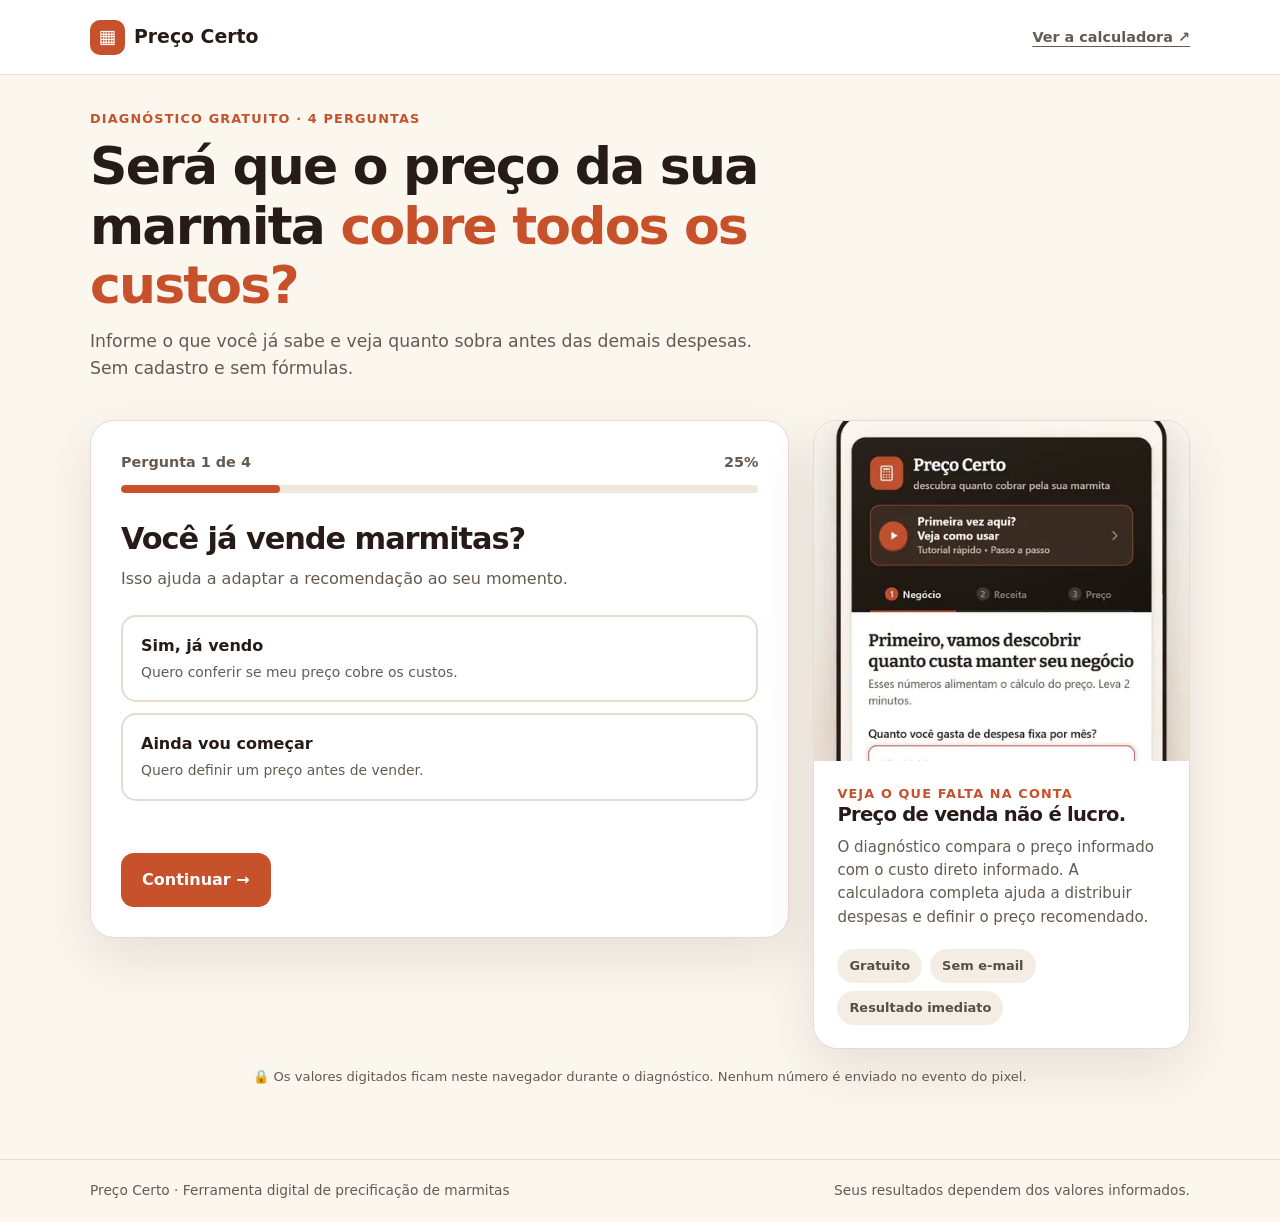
==== commit 6aecb377: "Funil v2: landing com diagnóstico gratuito e quiz novo de 4 perguntas Quiz aberto para todos, sem o " ====
--- a/quiz/index.html
+++ b/quiz/index.html
@@ -1,148 +1,339 @@
 <!DOCTYPE html>
 <html lang="pt-BR">
 <head>
-<meta charset="utf-8">
-<meta name="viewport" content="width=device-width,initial-scale=1,viewport-fit=cover">
-<meta name="theme-color" content="#c6512b">
-<link rel="icon" href="data:image/svg+xml,%3Csvg xmlns='http://www.w3.org/2000/svg' viewBox='0 0 32 32'%3E%3Crect width='32' height='32' rx='8' fill='%23c6512b'/%3E%3Cpath d='M9 12h14M9 20h14' stroke='%23fff' stroke-width='3' stroke-linecap='round'/%3E%3C/svg%3E">
-<meta name="description" content="Em quatro etapas, confira quais custos da sua marmita você já considera e o que vale calcular antes de decidir o preço. Gratuito e sem cadastro.">
-<title>Diagnóstico gratuito da marmita | Preço Certo</title>
-<link rel="preload" as="font" href="../assets/bitter-latin.0efe0fbe6068.woff2" type="font/woff2" crossorigin>
-<link rel="stylesheet" href="../assets/styles.5d16938fff0f.css">
-<!-- Meta Pixel Code -->
+  <meta charset="utf-8">
+  <meta name="viewport" content="width=device-width,initial-scale=1,viewport-fit=cover">
+  <meta name="theme-color" content="#c6512b">
+  <meta name="description" content="Em quatro perguntas, descubra se o preço da sua marmita está cobrindo os custos que você conhece. Diagnóstico gratuito, sem cadastro.">
+  <title>Diagnóstico grátis da sua marmita | Preço Certo</title>
+  <link rel="preload" as="image" href="../assets/demonstracao-capa-calculadora.23964df41b92.webp">
+  <style>
+    :root{--c:#c6512b;--dark:#261b17;--muted:#665a50;--cream:#fbf6ee;--paper:#fff;--line:#e8dace;--green:#167551;--greenbg:#eaf5ed;--red:#b83232;--redbg:#fbece9;--shadow:0 20px 56px rgba(37,24,16,.1)}
+    *{box-sizing:border-box}
+    html{scroll-behavior:smooth}
+    body{margin:0;background:var(--cream);color:var(--dark);font:16px/1.55 system-ui,-apple-system,Segoe UI,Roboto,sans-serif}
+    a{color:inherit}
+    button,input{font:inherit}
+    button{cursor:pointer}
+    button:focus-visible,a:focus-visible,input:focus-visible{outline:3px solid #d18a58;outline-offset:3px}
+    .wrap{width:min(1100px,calc(100% - 36px));margin:auto}
+    header{background:#fff;border-bottom:1px solid var(--line)}
+    header .wrap{display:flex;align-items:center;justify-content:space-between;gap:15px;min-height:74px}
+    .logo{display:flex;align-items:center;gap:9px;text-decoration:none;font-size:1.18rem;font-weight:850}
+    .mark{display:grid;place-items:center;background:var(--c);color:#fff;width:35px;height:35px;border-radius:10px}
+    .home{font-weight:750;color:var(--muted);font-size:.9rem;text-underline-offset:4px}
+    .topbar{padding:34px 0 18px}
+    .eyebrow{color:var(--c);font-size:.8rem;font-weight:850;letter-spacing:.09em;text-transform:uppercase}
+    h1,h2,h3{line-height:1.15;letter-spacing:-.035em}
+    h1{font-size:clamp(2rem,4.5vw,3.25rem);max-width:830px;margin:8px 0 12px}
+    h1 em{color:var(--c);font-style:normal}
+    .lead{color:var(--muted);max-width:690px;margin:0;font-size:1.08rem}
+    main{padding-bottom:72px}
+    .layout{display:grid;grid-template-columns:minmax(0,1.3fr) minmax(260px,.7fr);gap:24px;align-items:start;margin-top:20px}
+    .card{background:var(--paper);border:1px solid var(--line);border-radius:24px;box-shadow:var(--shadow)}
+    .formcard{padding:30px}
+    .barline{display:flex;justify-content:space-between;align-items:center;gap:8px;font-weight:750;font-size:.9rem;color:var(--muted)}
+    .progress{height:8px;border-radius:10px;background:#f0e8dd;overflow:hidden;margin:12px 0 29px}
+    .progress span{display:block;height:100%;width:25%;border-radius:10px;background:var(--c);transition:width .25s}
+    .question{min-height:250px}
+    .question h2{font-size:clamp(1.4rem,2.7vw,1.9rem);margin:0 0 10px}
+    .help{color:var(--muted);margin:0 0 23px}
+    .answers{display:grid;gap:11px}
+    .choice{border:2px solid var(--line);border-radius:15px;background:#fff;padding:17px 18px;display:flex;align-items:center;justify-content:space-between;gap:14px;width:100%;text-align:left;font-weight:750;color:var(--dark)}
+    .choice .sub{font-weight:450;display:block;font-size:.87rem;color:var(--muted);margin-top:3px}
+    .choice:hover,.choice.active{border-color:var(--c);background:#fff7f0}
+    .choice.active:after{content:"✓";display:grid;place-items:center;background:var(--c);color:white;width:24px;height:24px;border-radius:50%;flex:none}
+    .money-wrap{display:flex;align-items:center;gap:12px;border:2px solid var(--line);border-radius:15px;padding:6px 17px;max-width:340px}
+    .money-wrap:focus-within{border-color:var(--c)}
+    .money-wrap span{color:var(--c);font-weight:900;font-size:1.3rem}
+    .money-wrap input{width:100%;padding:12px 0;border:0;outline:none;font-size:1.65rem;font-weight:850;font-variant-numeric:tabular-nums;background:transparent;color:var(--dark)}
+    .choice-minor{margin-top:18px;max-width:360px}
+    .choice-minor.active{background:#fff7f0}
+    .checks{display:grid;grid-template-columns:1fr 1fr;gap:9px}
+    .check{display:flex;align-items:center;gap:10px;cursor:pointer;padding:13px;border:1px solid var(--line);border-radius:12px;font-weight:680;background:#fff}
+    .check:has(input:checked){border-color:var(--c);background:#fff7f0}
+    .check input{width:19px;height:19px;accent-color:var(--c)}
+    .actions{display:flex;align-items:center;justify-content:space-between;gap:12px;margin-top:27px}
+    .btn{border:0;background:var(--c);color:white;border-radius:13px;padding:15px 21px;text-decoration:none;font-weight:850;text-align:center;display:inline-flex;justify-content:center;align-items:center;gap:8px;min-height:53px;transition:filter .15s,transform .15s}
+    .btn:hover{filter:brightness(.92);transform:translateY(-1px)}
+    .btn:disabled{opacity:.55;cursor:not-allowed;transform:none}
+    .btn-outline{background:#fff;border:1px solid var(--line);color:var(--dark)}
+    .btn-block{width:100%}
+    .error{font-size:.91rem;color:var(--red);font-weight:720;min-height:25px;padding-top:4px}
+    .side{overflow:hidden}
+    .side img{display:block;width:100%;aspect-ratio:1.1;object-fit:cover;object-position:center 19%;background:#f4eee7}
+    .side-in{padding:23px}
+    .side h3{font-size:1.22rem;margin:0 0 9px}
+    .side p{margin:0 0 9px;color:var(--muted);font-size:.94rem}
+    .trust{display:flex;flex-wrap:wrap;gap:8px;margin-top:20px}
+    .pill{border-radius:30px;background:#f4ede3;color:#594e43;font-weight:720;padding:7px 12px;font-size:.81rem}
+    .privacy{text-align:center;color:var(--muted);font-size:.82rem;margin:18px 0 0}
+    [hidden]{display:none!important}
+    .result{padding:30px}
+    .result-header{text-align:center;padding-bottom:18px}
+    .result-header h2{font-size:clamp(1.55rem,4vw,2.3rem);margin:7px auto 10px;max-width:660px}
+    .result-header p{color:var(--muted);max-width:610px;margin:auto}
+    .result-grid{display:grid;grid-template-columns:1fr 1fr;gap:12px;margin:16px 0}
+    .metric{border:1px solid var(--line);border-radius:15px;padding:19px;background:#faf7f1}
+    .metric small{color:var(--muted);font-weight:720;display:block}
+    .metric strong{display:block;font-size:clamp(1.5rem,3.3vw,2.1rem);line-height:1.22;margin-top:5px}
+    .difference{padding:22px;border-radius:17px;background:var(--greenbg);margin:15px 0}
+    .difference.negative{background:var(--redbg)}
+    .difference strong{font-size:clamp(1.4rem,4vw,2rem);color:var(--green);display:block;line-height:1.3}
+    .difference.negative strong{color:var(--red)}
+    .difference p{margin:5px 0 0}
+    .missing{background:#fff7f0;border-left:4px solid var(--c);padding:16px 18px;border-radius:0 13px 13px 0;margin:21px 0}
+    .missing h3{font-size:1rem;margin:0 0 5px}
+    .missing p{margin:0;color:#55483e}
+    .offer{border:2px solid var(--c);border-radius:19px;padding:24px;margin-top:22px;background:#fffaf5}
+    .offer h3{font-size:clamp(1.35rem,3vw,1.8rem);margin:6px 0 10px}
+    .offer p{margin:0 0 12px;color:#56493f}
+    .offer ul{margin:9px 0 16px;padding-left:20px}
+    .offer li{padding:3px 0}
+    .price{font-weight:900;font-size:2.2rem;color:var(--c);letter-spacing:-.04em;margin:7px 0}
+    .micro{font-size:.87rem;color:var(--muted);text-align:center;margin:9px 0 0!important}
+    .result-demo{margin:20px 0 0;display:flex;align-items:center;gap:16px;border:1px solid var(--line);padding:13px;border-radius:15px}
+    .result-demo img{height:120px;width:90px;object-fit:cover;object-position:top;border-radius:9px}
+    .result-demo strong{display:block}
+    .result-demo p{font-size:.9rem;color:var(--muted);margin:4px 0 0}
+    .secondary-actions{display:flex;gap:10px;flex-wrap:wrap;justify-content:center;margin-top:20px}
+    .secondary-actions button{font-size:.9rem}
+    .smallprint{font-size:.85rem;color:var(--muted);text-align:center;margin:18px auto;max-width:680px}
+    footer{border-top:1px solid var(--line);padding:20px 0;color:var(--muted);font-size:.86rem}
+    footer .wrap{display:flex;justify-content:space-between;gap:15px;flex-wrap:wrap}
+    @media(max-width:760px){.layout{grid-template-columns:1fr}.side{display:none}.formcard,.result{padding:22px}.topbar{padding-top:24px}.checks{grid-template-columns:1fr 1fr}}
+    @media(max-width:470px){.formcard,.result{padding:17px;border-radius:18px}.question{min-height:280px}.checks{grid-template-columns:1fr}.actions .btn{padding:13px}.result-grid{grid-template-columns:1fr}.result-demo img{width:76px;height:94px}.result-demo{gap:10px}}
+    @media(prefers-reduced-motion:reduce){*,*:after,*:before{scroll-behavior:auto!important;transition:none!important}}
+  </style>
   <script>
-    !function(f,b,e,v,n,t,s)
-    {if(f.fbq)return;n=f.fbq=function(){n.callMethod?
-    n.callMethod.apply(n,arguments):n.queue.push(arguments)};
-    if(!f._fbq)f._fbq=n;n.push=n;n.loaded=!0;n.version='2.0';
-    n.queue=[];
-    // O script da Meta carrega depois que a página aparece (LCP mais rápido). Até lá, a fila guarda os eventos.
-    var go=function(){if(t)return;t=b.createElement(e);t.async=!0;
-    t.src=v;s=b.getElementsByTagName(e)[0];
-    s.parentNode.insertBefore(t,s)};
-    if(b.readyState==='complete')setTimeout(go,1200);else f.addEventListener('load',function(){setTimeout(go,1200)});
-    ['touchstart','click','keydown'].forEach(function(k){f.addEventListener(k,go,{once:true,passive:true})});
-    setTimeout(go,4000)}(window, document,'script',
-    'https://connect.facebook.net/en_US/fbevents.js');
-    fbq('init', '1121235693689365');
-    fbq('track', 'PageView');
+    !function(f,b,e,v,n,t,s){if(f.fbq)return;n=f.fbq=function(){n.callMethod?n.callMethod.apply(n,arguments):n.queue.push(arguments)};if(!f._fbq)f._fbq=n;n.push=n;n.loaded=!0;n.version='2.0';n.queue=[];t=b.createElement(e);t.async=!0;t.src=v;s=b.getElementsByTagName(e)[0];s.parentNode.insertBefore(t,s)}(window,document,'script','https://connect.facebook.net/en_US/fbevents.js');
+    fbq('init','1121235693689365');fbq('track','PageView');
   </script>
-  <!-- End Meta Pixel Code -->
-<!-- Same UTMify configuration as the supplied page, without obfuscation. -->
-<script src="https://cdn.utmify.com.br/scripts/utms/latest.js" async data-utmify-prevent-xcod-sck data-utmify-prevent-subids></script>
+  <!-- UTMify: mesma configuração da landing e do quiz anterior. -->
+  <script src="https://cdn.utmify.com.br/scripts/utms/latest.js" async data-utmify-prevent-xcod-sck data-utmify-prevent-subids></script>
 </head>
-<body class="quiz-body">
-<main class="quiz-shell">
-  <div class="quiz-top">
-    <a class="brand" href="../index.html" data-backlp><span class="brand-mark" aria-hidden="true">▦</span>Preço Certo</a>
-  </div>
-  <div class="quiz-card" id="quiz-card">
-    <section id="quiz-intro" aria-labelledby="quiz-intro-title">
-      <div class="eyebrow">Diagnóstico grátis · sem cadastro</div>
-      <h1 id="quiz-intro-title">Você sabe se está cobrando o preço certo pela sua marmita?</h1>
-      <p class="muted">Responda <strong>4 perguntas rápidas</strong>. Vamos mostrar quais custos vale conferir — sem inventar o lucro do seu negócio.</p>
-      <picture><source type="image/avif" srcset="../assets/marmita-capa-480.2e9eaa17a4b4.avif 480w, ../assets/marmita-capa.3bf7366b5c34.avif 720w" sizes="(max-width: 600px) calc(100vw - 62px), 538px"><img decoding="async" class="quiz-intro-photo" src="../assets/marmita-capa.a9022a5fd9e4.webp" srcset="../assets/marmita-capa-480.6b537d18b5fb.webp 480w, ../assets/marmita-capa.a9022a5fd9e4.webp 720w" sizes="(max-width: 600px) calc(100vw - 62px), 538px" width="720" height="540" fetchpriority="high" alt="Marmita com arroz, ovo, carne, macarrão e batatas"></picture>
-      <noscript><p class="note">Ative o JavaScript para responder ao diagnóstico ou <a href="../index.html">veja a calculadora na página principal</a>.</p></noscript>
-      <button class="btn btn-block" type="button" id="quiz-start">Fazer meu diagnóstico grátis →</button>
-      <p class="fineprint center" style="margin:12px 0 0">Leva cerca de 1 minuto · Não pede telefone ou e-mail</p>
+<body>
+  <header><div class="wrap">
+    <a class="logo" href="../index.html"><span class="mark">▦</span> Preço Certo</a>
+    <a class="home" id="homeLink" href="../index.html">Ver a calculadora ↗</a>
+  </div></header>
+  <main class="wrap">
+    <section class="topbar" aria-labelledby="mainHeading">
+      <div class="eyebrow">Diagnóstico gratuito · 4 perguntas</div>
+      <h1 id="mainHeading">Será que o preço da sua marmita <em>cobre todos os custos?</em></h1>
+      <p class="lead">Informe o que você já sabe e veja quanto sobra antes das demais despesas. Sem cadastro e sem fórmulas.</p>
     </section>
+    <div class="layout" id="quizLayout">
+      <div class="card formcard" id="quizCard">
+        <div class="barline"><span id="stepLabel">Pergunta 1 de 4</span><span id="stepPercent">25%</span></div>
+        <div class="progress" role="progressbar" aria-label="Progresso do diagnóstico" aria-valuemin="0" aria-valuemax="4" aria-valuenow="1" id="progress"><span id="progressFill"></span></div>
+        <form id="quizForm" novalidate>
+          <div class="question" id="questionRegion" aria-live="polite"></div>
+          <div class="error" id="error" role="alert"></div>
+          <div class="actions">
+            <button type="button" class="btn btn-outline" id="back">← Voltar</button>
+            <button type="submit" class="btn" id="next">Continuar →</button>
+          </div>
+        </form>
+      </div>
+      <aside class="card side">
+        <img alt="Tela de demonstração da calculadora Preço Certo" src="../assets/demonstracao-capa-calculadora.23964df41b92.webp">
+        <div class="side-in">
+          <div class="eyebrow">Veja o que falta na conta</div>
+          <h3>Preço de venda não é lucro.</h3>
+          <p>O diagnóstico compara o preço informado com o custo direto informado. A calculadora completa ajuda a distribuir despesas e definir o preço recomendado.</p>
+          <div class="trust"><span class="pill">Gratuito</span><span class="pill">Sem e-mail</span><span class="pill">Resultado imediato</span></div>
+        </div>
+      </aside>
+    </div>
+    <p class="privacy" id="quizPrivacy">🔒 Os valores digitados ficam neste navegador durante o diagnóstico. Nenhum número é enviado no evento do pixel.</p>
 
-    <section class="quiz-step" id="quiz-step-1" hidden aria-labelledby="step1-title">
-      <div class="quiz-stepcount"><span>Etapa 1 de 4</span><span>25%</span></div><div class="progress" aria-label="25% concluído"><span style="width:25%"></span></div>
-      <div class="eyebrow">Seu negócio</div><h2 id="step1-title" tabindex="-1">Você já vende marmitas?</h2>
-      <p class="muted">Assim conseguimos interpretar seus valores como vendas atuais ou projeção.</p>
-      <div role="group" aria-label="Etapa de operação">
-        <label class="choice"><input type="radio" name="stage" value="daily"> Sim, quase todos os dias</label>
-        <label class="choice"><input type="radio" name="stage" value="sometimes"> Sim, alguns dias na semana</label>
-        <label class="choice"><input type="radio" name="stage" value="starting"> Ainda estou começando</label>
-      </div>
-      <p class="error" id="error-1" role="alert" hidden>Selecione uma opção para continuar.</p>
-      <div class="quiz-actions"><button type="button" class="backbtn" data-prev="0">Voltar</button><button type="button" class="btn" data-next="1">Continuar →</button></div>
+    <section class="card result" id="result" hidden aria-labelledby="resultTitle">
+      <div class="result-header">
+        <div class="eyebrow">Seu diagnóstico gratuito</div>
+        <h2 id="resultTitle"></h2>
+        <p id="resultIntro"></p>
+      </div>
+      <div class="result-grid" id="resultGrid"></div>
+      <div id="difference" class="difference" aria-live="polite"></div>
+      <div class="missing"><h3 id="missingTitle"></h3><p id="missingCopy"></p></div>
+      <div class="offer">
+        <div class="eyebrow">Agora faça a conta completa</div>
+        <h3>Descubra o custo real e o preço recomendado com o Preço Certo.</h3>
+        <p>O diagnóstico é uma estimativa parcial. Na calculadora, você adiciona ingredientes, embalagem, despesas fixas e seu tempo para entender quanto cobrar.</p>
+        <ul>
+          <li>Mais de 500 ingredientes e opção de cadastrar os seus</li>
+          <li>Rateio de despesas e custos por marmita</li>
+          <li>Preço mínimo, preço recomendado e tutorial</li>
+        </ul>
+        <div class="price">R$ 29,99</div>
+        <a class="btn btn-block" id="checkoutLink" href="https://pay.cakto.com.br/35dgsa8_1077031">Quero calcular minhas marmitas →</a>
+        <p class="micro">Pagamento único · Total com taxa de serviço · Garantia de 7 dias</p>
+      </div>
+      <div class="result-demo">
+        <img src="../assets/demonstracao-capa-calculadora.23964df41b92.webp" loading="lazy" alt="Prévia da calculadora funcionando">
+        <div><strong>Esta é a ferramenta que você recebe.</strong><p>Veja a demonstração e os depoimentos de quem já comprou na página principal.</p>
+          <a href="../index.html#exemplo" id="demoLink">Ver demonstração e exemplo →</a>
+        </div>
+      </div>
+      <div class="secondary-actions">
+        <button class="btn btn-outline" type="button" id="copyBtn">Copiar meu resumo</button>
+        <button class="btn btn-outline" type="button" id="shareBtn">Compartilhar no WhatsApp</button>
+        <button class="btn btn-outline" type="button" id="restartBtn">Refazer diagnóstico</button>
+      </div>
+      <p class="smallprint">Simulação parcial, não garante lucratividade. Para avaliar lucro líquido, considere também tributos, taxas, despesas e outros custos que não foram informados.</p>
     </section>
-
-    <section class="quiz-step" id="quiz-step-2" hidden aria-labelledby="step2-title">
-      <div class="quiz-stepcount"><span>Etapa 2 de 4</span><span>50%</span></div><div class="progress" aria-label="50% concluído"><span style="width:50%"></span></div>
-      <div class="eyebrow">Seu preço de venda</div><h2 id="step2-title" tabindex="-1">Por quanto você vende cada marmita?</h2>
-      <p class="muted" id="price-help">Use o preço médio de uma marmita. Se está começando, informe o valor que pretende cobrar.</p>
-      <div class="chips" aria-label="Exemplos de preços">
-        <button type="button" class="chip" data-price="15">R$ 15</button><button type="button" class="chip" data-price="18">R$ 18</button><button type="button" class="chip" data-price="20">R$ 20</button><button type="button" class="chip" data-price="25">R$ 25</button>
-      </div>
-      <div class="field"><label for="unit-price">Preço por marmita (R$)</label><input id="unit-price" inputmode="decimal" autocomplete="off" placeholder="Ex.: 18,00"><p class="field-help">Pode digitar um valor diferente das opções.</p></div>
-      <p class="error" id="error-2" role="alert" hidden>Informe um preço válido entre R$ 1 e R$ 500.</p>
-      <div class="quiz-actions"><button type="button" class="backbtn" data-prev="1">Voltar</button><button type="button" class="btn" data-next="2">Continuar →</button></div>
-    </section>
-
-    <section class="quiz-step" id="quiz-step-3" hidden aria-labelledby="step3-title">
-      <div class="quiz-stepcount"><span>Etapa 3 de 4</span><span>75%</span></div><div class="progress" aria-label="75% concluído"><span style="width:75%"></span></div>
-      <div class="eyebrow">Seus custos</div><h2 id="step3-title" tabindex="-1">O que você já coloca na conta?</h2>
-      <p class="muted">Marque tudo que você considera quando define seu preço. Isso não significa que o valor está correto — vamos apenas ver o que você já acompanha.</p>
-      <div role="group" aria-label="Custos considerados">
-        <label class="choice"><input type="checkbox" name="cost" value="ingredients"> Ingredientes</label>
-        <label class="choice"><input type="checkbox" name="cost" value="packaging"> Embalagem</label>
-        <label class="choice"><input type="checkbox" name="cost" value="energy"> Gás e energia</label>
-        <label class="choice"><input type="checkbox" name="cost" value="labor"> Seu tempo de trabalho</label>
-        <label class="choice"><input type="checkbox" name="cost" value="fixed"> Despesas fixas do negócio</label>
-        <label class="choice"><input type="checkbox" name="cost" value="delivery"> Entrega e taxas, quando existem</label>
-        <label class="choice"><input type="checkbox" name="cost" value="unsure"> Não tenho certeza</label>
-      </div>
-      <p class="error" id="error-3" role="alert" hidden>Escolha pelo menos uma opção.</p>
-      <div class="quiz-actions"><button type="button" class="backbtn" data-prev="2">Voltar</button><button type="button" class="btn" data-next="3">Continuar →</button></div>
-    </section>
-
-    <section class="quiz-step" id="quiz-step-4" hidden aria-labelledby="step4-title">
-      <div class="quiz-stepcount"><span>Etapa 4 de 4</span><span>100%</span></div><div class="progress" aria-label="100% concluído"><span style="width:100%"></span></div>
-      <div class="eyebrow">Última pergunta</div><h2 id="step4-title" tabindex="-1">Você sabe quanto gasta só com comida e embalagem por marmita?</h2>
-      <div role="group" aria-label="Conhecimento do custo parcial">
-        <label class="choice"><input type="radio" name="known" value="yes"> Sei quanto gasto</label>
-        <label class="choice"><input type="radio" name="known" value="approx"> Tenho uma estimativa</label>
-        <label class="choice"><input type="radio" name="known" value="no"> Ainda não sei</label>
-      </div>
-      <div class="field" id="partial-field" hidden><label for="partial-cost">Quanto custa comida + embalagem por marmita? (R$)</label><input id="partial-cost" inputmode="decimal" autocomplete="off" placeholder="Ex.: 10,15"><p class="field-help">Se não souber o número, pode deixar em branco. Outros custos ficam de fora dessa conta.</p></div>
-      <p class="error" id="error-4" role="alert" hidden>Selecione uma opção. Se informou um custo, use um valor entre R$ 0,01 e R$ 500.</p>
-      <div class="quiz-actions"><button type="button" class="backbtn" data-prev="3">Voltar</button><button type="button" class="btn" data-next="4">Ver meu diagnóstico →</button></div>
-    </section>
-
-    <section id="quiz-result" hidden aria-labelledby="result-title" aria-live="polite">
-      <div class="eyebrow">Seu diagnóstico</div>
-      <h1 id="result-title" class="result-titulo" tabindex="-1">Seu preço pode estar abaixo do custo de verdade</h1>
-      <p class="result-diag" id="result-diag"></p>
-      <div class="result-estimativa" id="remainder-box" hidden><strong id="result-remainder">—</strong><span id="remainder-note"></span></div>
-      <div class="oferta-quiz">
-        <p class="oferta-ponte"><b>O Preço Certo faz essa conta pra você.</b></p>
-        <ul class="list-check oferta-itens">
-          <li>Calculadora no celular</li>
-          <li>Custo e preço de cada marmita</li>
-          <li>Tutorial passo a passo</li>
-        </ul>
-        <div class="preco-linha"><span class="preco-grande">R$ 29,99</span><span class="preco-sub">pagamento único</span></div>
-        <a class="btn btn-block" href="https://pay.cakto.com.br/35dgsa8_1077031" data-checkout="quiz_result" data-cta-principal>Quero meu preço certo →</a>
-        <p class="fineprint micro">Pix ou cartão · acesso logo após pagar · garantia de 7 dias</p>
-      </div>
-      <h2 class="result-sub">O que vale conferir no seu preço</h2>
-      <div class="note" id="missing-box"></div>
-      <div class="result-video">
-        <img decoding="async" src="../assets/calculadora-resultado.689ac0ede9aa.webp" width="600" height="1177" loading="lazy" alt="Tela real da calculadora: custo de cada marmita e preço recomendado">
-        <div><strong>É isso que o Preço Certo mostra.</strong><p style="margin:6px 0 0">Quanto custa cada marmita, o preço mínimo e o preço recomendado, com os números que você preenche.</p></div>
-      </div>
-      <h3 class="depois-titulo">Como você acessa</h3>
-      <ol class="depois">
-        <li><b>Você paga no Pix ou no cartão.</b></li>
-        <li><b>O acesso chega no seu e-mail.</b></li>
-        <li><b>Abre no celular e já usa.</b> Dá pra salvar na tela inicial.</li>
-      </ol>
-      <blockquote class="depo-frase"><p>“Comprei com medo. Pq achei que não ia saber usar mais foi bem fácil”</p><cite>Mensagem de quem comprou o Preço Certo</cite></blockquote>
-      <a class="btn btn-block result-cta-fim" href="https://pay.cakto.com.br/35dgsa8_1077031" data-checkout="quiz_result_fim">Quero meu preço certo por R$ 29,99 →</a>
-      <p class="fineprint micro center">Pix ou cartão · acesso logo após pagar</p>
-      <p class="refazer"><button class="link-refazer" type="button" id="restart">Refazer o diagnóstico</button></p>
-    </section>
-  </div>
-  <noscript><p style="text-align:center;color:#b33129">Ative o JavaScript no navegador para responder ao diagnóstico. Você também pode <a href="../index.html">ver a página do produto</a>.</p></noscript>
-  <p class="quiz-foot">O diagnóstico é educativo e não determina seu lucro real. Nenhum preço ou custo é enviado ao Meta Pixel.</p>
-</main>
-<script src="../assets/quiz.330f072357ee.js" defer></script>
-
-  <noscript><img decoding="async" height="1" width="1" style="display:none"
-    src="https://www.facebook.com/tr?id=1121235693689365&ev=PageView&noscript=1"
-  /></noscript>
+  </main>
+  <footer><div class="wrap"><span>Preço Certo · Ferramenta digital de precificação de marmitas</span><span>Seus resultados dependem dos valores informados.</span></div></footer>
+  <noscript><p class="wrap">Para responder ao diagnóstico é necessário ativar o JavaScript. <a href="../index.html">Conheça a calculadora</a>.</p></noscript>
+  <script>
+  (function(){
+    "use strict";
+    const state={step:0,stage:"",price:"",direct:"",unknown:false,included:[]};
+    const STEPS=4;
+    const COSTS=[["gas","Gás"],["energia","Água e energia"],["tempo","Meu tempo de trabalho"],["fixas","Despesas fixas"],["taxas","Taxas de venda / entrega"]];
+    const CHECKOUT="https://pay.cakto.com.br/35dgsa8_1077031";
+    const allowed=/^(utm_source|utm_medium|utm_campaign|utm_content|utm_term|utm_id|src|sck|subid|subid2|subid3|fbclid)$/i;
+    const params=new URLSearchParams(location.search);
+    function forward(url){
+      const u=new URL(url,document.baseURI);
+      params.forEach((v,k)=>{if(allowed.test(k)&&!u.searchParams.has(k))u.searchParams.set(k,v.slice(0,180));});
+      return u.href;
+    }
+    document.getElementById("homeLink").href=forward("../index.html");
+    document.getElementById("demoLink").href=forward("../index.html#exemplo");
+    const checkoutLink=document.getElementById("checkoutLink");
+    checkoutLink.href=forward(CHECKOUT);
+    const event=(name,data)=>{
+      try{fbq("trackCustom",name,Object.assign({funnel:"kustos_v2",page:"quiz"},data||{}));}catch(_){}
+    };
+    let started=false,completed=false;
+    const money=n=>Number(n).toLocaleString("pt-BR",{style:"currency",currency:"BRL"});
+    const parseMoney=value=>{
+      let raw=String(value).trim().replace(/[R$\s]/g,"");
+      if(raw.includes(","))raw=raw.replace(/\./g,"").replace(",",".");
+      else if(/^\d{1,3}(\.\d{3})+$/.test(raw))raw=raw.replace(/\./g,"");
+      const num=Number(raw);
+      return raw!==""&&Number.isFinite(num)?num:NaN;
+    };
+    const esc=v=>String(v).replace(/[&<>"']/g,c=>({"&":"&amp;","<":"&lt;",">":"&gt;",'"':"&quot;","'":"&#39;"}[c]));
+    const q=document.getElementById("questionRegion");
+    const err=document.getElementById("error");
+    function render(){
+      document.getElementById("stepLabel").textContent="Pergunta "+(state.step+1)+" de "+STEPS;
+      document.getElementById("stepPercent").textContent=Math.round((state.step+1)/STEPS*100)+"%";
+      document.getElementById("progress").setAttribute("aria-valuenow",String(state.step+1));
+      document.getElementById("progressFill").style.width=((state.step+1)/STEPS*100)+"%";
+      document.getElementById("back").hidden=state.step===0;
+      document.getElementById("next").textContent=state.step===3?"Ver meu diagnóstico →":"Continuar →";
+      err.textContent="";
+      if(state.step===0){
+        q.innerHTML='<h2>Você já vende marmitas?</h2><p class="help">Isso ajuda a adaptar a recomendação ao seu momento.</p><div class="answers">'+
+        '<button type="button" class="choice '+(state.stage==="vendendo"?"active":"")+'" data-stage="vendendo"><span>Sim, já vendo<span class="sub">Quero conferir se meu preço cobre os custos.</span></span></button>'+
+        '<button type="button" class="choice '+(state.stage==="comecando"?"active":"")+'" data-stage="comecando"><span>Ainda vou começar<span class="sub">Quero definir um preço antes de vender.</span></span></button></div>';
+      }else if(state.step===1){
+        q.innerHTML='<h2>'+(state.stage==="comecando"?"Por quanto você pensa em vender cada marmita?":"Por quanto você vende uma marmita?")+'</h2><p class="help">Use o valor de uma marmita comum, antes de descontos e taxas.</p><label for="priceInput" class="eyebrow" style="display:block;margin-bottom:10px">Preço por unidade</label><div class="money-wrap"><span>R$</span><input autocomplete="off" type="text" inputmode="decimal" placeholder="18,00" id="priceInput" value="'+esc(state.price)+'" maxlength="15"></div>';
+      }else if(state.step===2){
+        q.innerHTML='<h2>Quanto você gasta com comida e embalagem por marmita?</h2><p class="help">Some os ingredientes e a embalagem de uma unidade. Não inclua gás, energia ou seu trabalho aqui.</p><label for="directInput" class="eyebrow" style="display:block;margin-bottom:10px">Custo direto por unidade</label><div class="money-wrap"><span>R$</span><input autocomplete="off" type="text" inputmode="decimal" placeholder="10,15" id="directInput" maxlength="15" value="'+esc(state.direct)+'" '+(state.unknown?"disabled":"")+'></div><button type="button" class="choice choice-minor '+(state.unknown?"active":"")+'" id="unknownBtn">Ainda não sei esse custo</button>';
+      }else{
+        q.innerHTML='<h2>Quais outros gastos já entram no seu cálculo?</h2><p class="help">Marque apenas o que você realmente considera ao precificar. Pode deixar todos desmarcados.</p><div class="checks">'+
+        COSTS.map(([id,label])=>'<label class="check"><input type="checkbox" data-cost="'+id+'" '+(state.included.includes(id)?"checked":"")+'><span>'+label+'</span></label>').join("")+'</div>';
+      }
+      q.querySelectorAll("[data-stage]").forEach(b=>b.addEventListener("click",()=>{
+        state.stage=b.dataset.stage;render();
+      }));
+      const price=q.querySelector("#priceInput");
+      if(price)price.addEventListener("input",()=>state.price=price.value);
+      const direct=q.querySelector("#directInput");
+      if(direct)direct.addEventListener("input",()=>state.direct=direct.value);
+      const unknown=q.querySelector("#unknownBtn");
+      if(unknown)unknown.addEventListener("click",()=>{state.unknown=!state.unknown;if(state.unknown)state.direct="";render();});
+      q.querySelectorAll("[data-cost]").forEach(box=>box.addEventListener("change",()=>{
+        state.included=COSTS.filter(([id])=>q.querySelector('[data-cost="'+id+'"]').checked).map(([id])=>id);
+      }));
+    }
+    function validate(){
+      if(state.step===0&&!state.stage)return "Selecione uma opção para continuar.";
+      if(state.step===1&&(!Number.isFinite(parseMoney(state.price))||parseMoney(state.price)<=0||parseMoney(state.price)>100000))return "Informe um preço maior que zero e válido.";
+      if(state.step===2&&!state.unknown&&(!Number.isFinite(parseMoney(state.direct))||parseMoney(state.direct)<0||parseMoney(state.direct)>100000))return "Informe o custo direto (zero é permitido) ou marque que ainda não sabe.";
+      return "";
+    }
+    function summary(){
+      const price=parseMoney(state.price),direct=parseMoney(state.direct);
+      const remaining=price-direct;
+      const missing=COSTS.filter(([id])=>!state.included.includes(id)).map(x=>x[1]);
+      const status=state.stage==="comecando"?"Preço planejado":"Preço praticado";
+      const lines=["Meu diagnóstico Preço Certo",status+": "+money(price)];
+      if(!state.unknown){
+        lines.push("Comida + embalagem: "+money(direct),"Diferença antes de outras despesas: "+money(remaining));
+      }else lines.push("Custo de comida + embalagem: ainda não informado");
+      lines.push(missing.length?"Gastos que preciso conferir: "+missing.join(", "):"Marquei que considero todos os outros gastos.");
+      lines.push("A diferença calculada não representa necessariamente lucro.","Calculadora completa: https://kustos.com.br/");
+      return lines.join("\n");
+    }
+    function finish(){
+      completed=true;
+      document.getElementById("quizLayout").hidden=true;
+      document.getElementById("quizPrivacy").hidden=true;
+      const res=document.getElementById("result");res.hidden=false;
+      const price=parseMoney(state.price),direct=parseMoney(state.direct),remaining=price-direct;
+      const missing=COSTS.filter(([id])=>!state.included.includes(id)).map(x=>x[1]);
+      const known=!state.unknown;
+      let heading,intro;
+      if(!known){
+        heading="Seu preço está definido. Agora falta descobrir o custo da marmita.";
+        intro="Sem informar o custo dos ingredientes e da embalagem, não é possível calcular nem a diferença inicial.";
+      }else if(remaining<0){
+        heading="Atenção: sua marmita já custa mais do que o preço de venda.";
+        intro="Mesmo antes de gás, contas e seu tempo, os custos diretos informados superam o valor de venda.";
+      }else if(remaining===0){
+        heading="Seu preço cobre apenas comida e embalagem.";
+        intro="Com os números informados, não sobra nenhum valor para o restante dos custos.";
+      }else{
+        heading=state.stage==="comecando"?"Antes de começar, confira a diferença entre o preço e os custos.":"Você sabe quanto sobra antes dos demais custos?";
+        intro="Essa é a diferença inicial entre o preço informado e comida + embalagem, não o lucro líquido.";
+      }
+      document.getElementById("resultTitle").textContent=heading;
+      document.getElementById("resultIntro").textContent=intro;
+      document.getElementById("resultGrid").innerHTML='<div class="metric"><small>'+(state.stage==="comecando"?"Preço planejado":"Preço de venda")+'</small><strong>'+money(price)+'</strong></div>'+
+        '<div class="metric"><small>Comida + embalagem</small><strong>'+(known?money(direct):"Não informado")+'</strong></div>';
+      const diff=document.getElementById("difference");
+      diff.classList.toggle("negative",known&&remaining<=0);
+      diff.innerHTML=known?'<strong>'+money(remaining)+'</strong><p>'+(remaining<0?"Diferença negativa já nos custos diretos.":remaining===0?"Diferença zero antes dos custos operacionais.":"Diferença antes de gás, energia, trabalho, despesas e taxas que ainda não estejam incluídos no cálculo.")+'</p>':
+        '<strong>Ainda não dá para estimar</strong><p>Para encontrar a diferença inicial, você precisa conhecer o custo de cada unidade.</p>';
+      document.getElementById("missingTitle").textContent=missing.length?"Custos que você ainda precisa conferir":"Mesmo incluindo os gastos, vale revisar os valores";
+      document.getElementById("missingCopy").textContent=missing.length?
+        missing.join(" · ")+". O diagnóstico não sabe quanto você gasta nesses itens; o valor acima não os desconta.":
+        "Você marcou todos os tipos de custo, mas o diagnóstico não recebeu esses valores. A calculadora ajuda a distribuí-los por unidade.";
+      event("QuizComplete",{stage:state.stage,direct_cost_known:known,missing_cost_types:missing.length});
+      res.scrollIntoView({block:"start",behavior:"smooth"});
+    }
+    document.getElementById("quizForm").addEventListener("submit",e=>{
+      e.preventDefault();
+      const message=validate();
+      if(message){err.textContent=message;return;}
+      if(!started){started=true;event("QuizStart",{stage:state.stage});}
+      if(state.step<STEPS-1){state.step++;render();}else finish();
+    });
+    document.getElementById("back").addEventListener("click",()=>{if(state.step>0){state.step--;render();}});
+    checkoutLink.addEventListener("click",()=>{
+      event("quiz_checkout_clicked",{stage:state.stage});
+      try{fbq("track","InitiateCheckout",{content_name:"Preco Certo",content_type:"product",num_items:1,value:29.99,currency:"BRL"});}catch(_){}
+    });
+    document.getElementById("copyBtn").addEventListener("click",async e=>{
+      const button=e.currentTarget;
+      try{await navigator.clipboard.writeText(summary());button.textContent="Resumo copiado ✓";}
+      catch(_){button.textContent="Não foi possível copiar";}setTimeout(()=>button.textContent="Copiar meu resumo",2200);
+    });
+    document.getElementById("shareBtn").addEventListener("click",()=>window.open("https://wa.me/?text="+encodeURIComponent(summary()),"_blank","noopener,noreferrer"));
+    document.getElementById("restartBtn").addEventListener("click",()=>{
+      state.step=0;state.stage="";state.price="";state.direct="";state.unknown=false;state.included=[];
+      document.getElementById("result").hidden=true;document.getElementById("quizLayout").hidden=false;document.getElementById("quizPrivacy").hidden=false;
+      started=false;completed=false;render();document.getElementById("quizLayout").scrollIntoView({block:"start",behavior:"smooth"});
+    });
+    render();
+  })();
+  </script>
+  <noscript><img height="1" width="1" style="display:none" src="https://www.facebook.com/tr?id=1121235693689365&amp;ev=PageView&amp;noscript=1" alt=""></noscript>
 </body>
-</html>+</html>
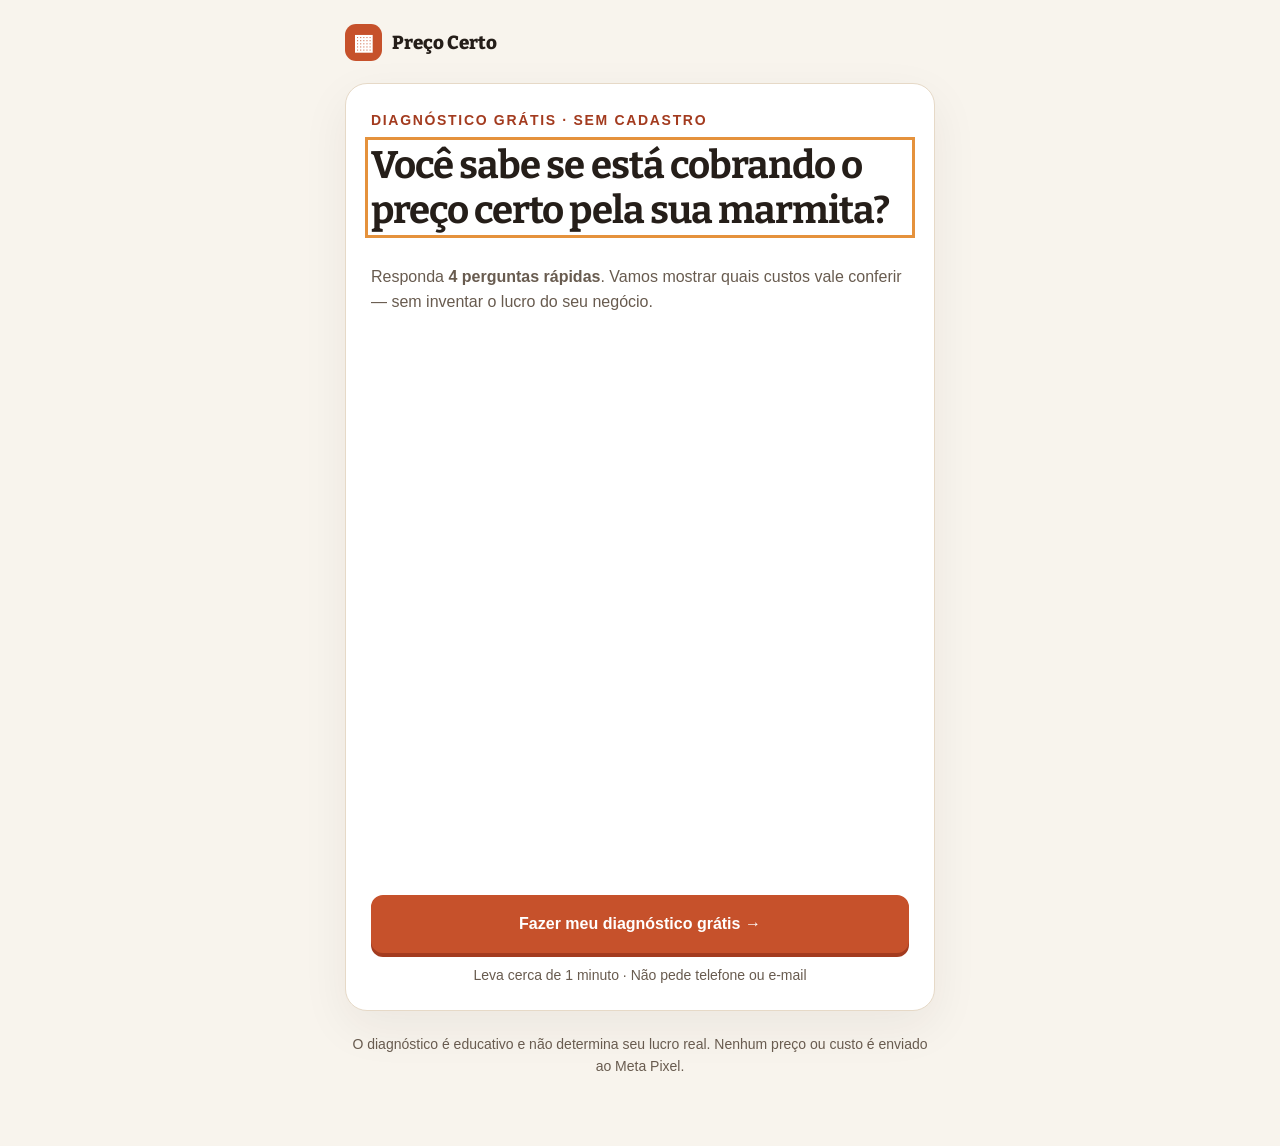
==== commit f8a3dfc5: "Restaura a página e o quiz da versão de 27/10 (v6, commit 5ea0950) Volta index.html e quiz/index.htm" ====
--- a/quiz/index.html
+++ b/quiz/index.html
@@ -1,339 +1,148 @@
 <!DOCTYPE html>
 <html lang="pt-BR">
 <head>
-  <meta charset="utf-8">
-  <meta name="viewport" content="width=device-width,initial-scale=1,viewport-fit=cover">
-  <meta name="theme-color" content="#c6512b">
-  <meta name="description" content="Em quatro perguntas, descubra se o preço da sua marmita está cobrindo os custos que você conhece. Diagnóstico gratuito, sem cadastro.">
-  <title>Diagnóstico grátis da sua marmita | Preço Certo</title>
-  <link rel="preload" as="image" href="../assets/demonstracao-capa-calculadora.23964df41b92.webp">
-  <style>
-    :root{--c:#c6512b;--dark:#261b17;--muted:#665a50;--cream:#fbf6ee;--paper:#fff;--line:#e8dace;--green:#167551;--greenbg:#eaf5ed;--red:#b83232;--redbg:#fbece9;--shadow:0 20px 56px rgba(37,24,16,.1)}
-    *{box-sizing:border-box}
-    html{scroll-behavior:smooth}
-    body{margin:0;background:var(--cream);color:var(--dark);font:16px/1.55 system-ui,-apple-system,Segoe UI,Roboto,sans-serif}
-    a{color:inherit}
-    button,input{font:inherit}
-    button{cursor:pointer}
-    button:focus-visible,a:focus-visible,input:focus-visible{outline:3px solid #d18a58;outline-offset:3px}
-    .wrap{width:min(1100px,calc(100% - 36px));margin:auto}
-    header{background:#fff;border-bottom:1px solid var(--line)}
-    header .wrap{display:flex;align-items:center;justify-content:space-between;gap:15px;min-height:74px}
-    .logo{display:flex;align-items:center;gap:9px;text-decoration:none;font-size:1.18rem;font-weight:850}
-    .mark{display:grid;place-items:center;background:var(--c);color:#fff;width:35px;height:35px;border-radius:10px}
-    .home{font-weight:750;color:var(--muted);font-size:.9rem;text-underline-offset:4px}
-    .topbar{padding:34px 0 18px}
-    .eyebrow{color:var(--c);font-size:.8rem;font-weight:850;letter-spacing:.09em;text-transform:uppercase}
-    h1,h2,h3{line-height:1.15;letter-spacing:-.035em}
-    h1{font-size:clamp(2rem,4.5vw,3.25rem);max-width:830px;margin:8px 0 12px}
-    h1 em{color:var(--c);font-style:normal}
-    .lead{color:var(--muted);max-width:690px;margin:0;font-size:1.08rem}
-    main{padding-bottom:72px}
-    .layout{display:grid;grid-template-columns:minmax(0,1.3fr) minmax(260px,.7fr);gap:24px;align-items:start;margin-top:20px}
-    .card{background:var(--paper);border:1px solid var(--line);border-radius:24px;box-shadow:var(--shadow)}
-    .formcard{padding:30px}
-    .barline{display:flex;justify-content:space-between;align-items:center;gap:8px;font-weight:750;font-size:.9rem;color:var(--muted)}
-    .progress{height:8px;border-radius:10px;background:#f0e8dd;overflow:hidden;margin:12px 0 29px}
-    .progress span{display:block;height:100%;width:25%;border-radius:10px;background:var(--c);transition:width .25s}
-    .question{min-height:250px}
-    .question h2{font-size:clamp(1.4rem,2.7vw,1.9rem);margin:0 0 10px}
-    .help{color:var(--muted);margin:0 0 23px}
-    .answers{display:grid;gap:11px}
-    .choice{border:2px solid var(--line);border-radius:15px;background:#fff;padding:17px 18px;display:flex;align-items:center;justify-content:space-between;gap:14px;width:100%;text-align:left;font-weight:750;color:var(--dark)}
-    .choice .sub{font-weight:450;display:block;font-size:.87rem;color:var(--muted);margin-top:3px}
-    .choice:hover,.choice.active{border-color:var(--c);background:#fff7f0}
-    .choice.active:after{content:"✓";display:grid;place-items:center;background:var(--c);color:white;width:24px;height:24px;border-radius:50%;flex:none}
-    .money-wrap{display:flex;align-items:center;gap:12px;border:2px solid var(--line);border-radius:15px;padding:6px 17px;max-width:340px}
-    .money-wrap:focus-within{border-color:var(--c)}
-    .money-wrap span{color:var(--c);font-weight:900;font-size:1.3rem}
-    .money-wrap input{width:100%;padding:12px 0;border:0;outline:none;font-size:1.65rem;font-weight:850;font-variant-numeric:tabular-nums;background:transparent;color:var(--dark)}
-    .choice-minor{margin-top:18px;max-width:360px}
-    .choice-minor.active{background:#fff7f0}
-    .checks{display:grid;grid-template-columns:1fr 1fr;gap:9px}
-    .check{display:flex;align-items:center;gap:10px;cursor:pointer;padding:13px;border:1px solid var(--line);border-radius:12px;font-weight:680;background:#fff}
-    .check:has(input:checked){border-color:var(--c);background:#fff7f0}
-    .check input{width:19px;height:19px;accent-color:var(--c)}
-    .actions{display:flex;align-items:center;justify-content:space-between;gap:12px;margin-top:27px}
-    .btn{border:0;background:var(--c);color:white;border-radius:13px;padding:15px 21px;text-decoration:none;font-weight:850;text-align:center;display:inline-flex;justify-content:center;align-items:center;gap:8px;min-height:53px;transition:filter .15s,transform .15s}
-    .btn:hover{filter:brightness(.92);transform:translateY(-1px)}
-    .btn:disabled{opacity:.55;cursor:not-allowed;transform:none}
-    .btn-outline{background:#fff;border:1px solid var(--line);color:var(--dark)}
-    .btn-block{width:100%}
-    .error{font-size:.91rem;color:var(--red);font-weight:720;min-height:25px;padding-top:4px}
-    .side{overflow:hidden}
-    .side img{display:block;width:100%;aspect-ratio:1.1;object-fit:cover;object-position:center 19%;background:#f4eee7}
-    .side-in{padding:23px}
-    .side h3{font-size:1.22rem;margin:0 0 9px}
-    .side p{margin:0 0 9px;color:var(--muted);font-size:.94rem}
-    .trust{display:flex;flex-wrap:wrap;gap:8px;margin-top:20px}
-    .pill{border-radius:30px;background:#f4ede3;color:#594e43;font-weight:720;padding:7px 12px;font-size:.81rem}
-    .privacy{text-align:center;color:var(--muted);font-size:.82rem;margin:18px 0 0}
-    [hidden]{display:none!important}
-    .result{padding:30px}
-    .result-header{text-align:center;padding-bottom:18px}
-    .result-header h2{font-size:clamp(1.55rem,4vw,2.3rem);margin:7px auto 10px;max-width:660px}
-    .result-header p{color:var(--muted);max-width:610px;margin:auto}
-    .result-grid{display:grid;grid-template-columns:1fr 1fr;gap:12px;margin:16px 0}
-    .metric{border:1px solid var(--line);border-radius:15px;padding:19px;background:#faf7f1}
-    .metric small{color:var(--muted);font-weight:720;display:block}
-    .metric strong{display:block;font-size:clamp(1.5rem,3.3vw,2.1rem);line-height:1.22;margin-top:5px}
-    .difference{padding:22px;border-radius:17px;background:var(--greenbg);margin:15px 0}
-    .difference.negative{background:var(--redbg)}
-    .difference strong{font-size:clamp(1.4rem,4vw,2rem);color:var(--green);display:block;line-height:1.3}
-    .difference.negative strong{color:var(--red)}
-    .difference p{margin:5px 0 0}
-    .missing{background:#fff7f0;border-left:4px solid var(--c);padding:16px 18px;border-radius:0 13px 13px 0;margin:21px 0}
-    .missing h3{font-size:1rem;margin:0 0 5px}
-    .missing p{margin:0;color:#55483e}
-    .offer{border:2px solid var(--c);border-radius:19px;padding:24px;margin-top:22px;background:#fffaf5}
-    .offer h3{font-size:clamp(1.35rem,3vw,1.8rem);margin:6px 0 10px}
-    .offer p{margin:0 0 12px;color:#56493f}
-    .offer ul{margin:9px 0 16px;padding-left:20px}
-    .offer li{padding:3px 0}
-    .price{font-weight:900;font-size:2.2rem;color:var(--c);letter-spacing:-.04em;margin:7px 0}
-    .micro{font-size:.87rem;color:var(--muted);text-align:center;margin:9px 0 0!important}
-    .result-demo{margin:20px 0 0;display:flex;align-items:center;gap:16px;border:1px solid var(--line);padding:13px;border-radius:15px}
-    .result-demo img{height:120px;width:90px;object-fit:cover;object-position:top;border-radius:9px}
-    .result-demo strong{display:block}
-    .result-demo p{font-size:.9rem;color:var(--muted);margin:4px 0 0}
-    .secondary-actions{display:flex;gap:10px;flex-wrap:wrap;justify-content:center;margin-top:20px}
-    .secondary-actions button{font-size:.9rem}
-    .smallprint{font-size:.85rem;color:var(--muted);text-align:center;margin:18px auto;max-width:680px}
-    footer{border-top:1px solid var(--line);padding:20px 0;color:var(--muted);font-size:.86rem}
-    footer .wrap{display:flex;justify-content:space-between;gap:15px;flex-wrap:wrap}
-    @media(max-width:760px){.layout{grid-template-columns:1fr}.side{display:none}.formcard,.result{padding:22px}.topbar{padding-top:24px}.checks{grid-template-columns:1fr 1fr}}
-    @media(max-width:470px){.formcard,.result{padding:17px;border-radius:18px}.question{min-height:280px}.checks{grid-template-columns:1fr}.actions .btn{padding:13px}.result-grid{grid-template-columns:1fr}.result-demo img{width:76px;height:94px}.result-demo{gap:10px}}
-    @media(prefers-reduced-motion:reduce){*,*:after,*:before{scroll-behavior:auto!important;transition:none!important}}
-  </style>
+<meta charset="utf-8">
+<meta name="viewport" content="width=device-width,initial-scale=1,viewport-fit=cover">
+<meta name="theme-color" content="#c6512b">
+<link rel="icon" href="data:image/svg+xml,%3Csvg xmlns='http://www.w3.org/2000/svg' viewBox='0 0 32 32'%3E%3Crect width='32' height='32' rx='8' fill='%23c6512b'/%3E%3Cpath d='M9 12h14M9 20h14' stroke='%23fff' stroke-width='3' stroke-linecap='round'/%3E%3C/svg%3E">
+<meta name="description" content="Em quatro etapas, confira quais custos da sua marmita você já considera e o que vale calcular antes de decidir o preço. Gratuito e sem cadastro.">
+<title>Diagnóstico gratuito da marmita | Preço Certo</title>
+<link rel="preload" as="font" href="../assets/bitter-latin.0efe0fbe6068.woff2" type="font/woff2" crossorigin>
+<link rel="stylesheet" href="../assets/styles.5d16938fff0f.css">
+<!-- Meta Pixel Code -->
   <script>
-    !function(f,b,e,v,n,t,s){if(f.fbq)return;n=f.fbq=function(){n.callMethod?n.callMethod.apply(n,arguments):n.queue.push(arguments)};if(!f._fbq)f._fbq=n;n.push=n;n.loaded=!0;n.version='2.0';n.queue=[];t=b.createElement(e);t.async=!0;t.src=v;s=b.getElementsByTagName(e)[0];s.parentNode.insertBefore(t,s)}(window,document,'script','https://connect.facebook.net/en_US/fbevents.js');
-    fbq('init','1121235693689365');fbq('track','PageView');
+    !function(f,b,e,v,n,t,s)
+    {if(f.fbq)return;n=f.fbq=function(){n.callMethod?
+    n.callMethod.apply(n,arguments):n.queue.push(arguments)};
+    if(!f._fbq)f._fbq=n;n.push=n;n.loaded=!0;n.version='2.0';
+    n.queue=[];
+    // O script da Meta carrega depois que a página aparece (LCP mais rápido). Até lá, a fila guarda os eventos.
+    var go=function(){if(t)return;t=b.createElement(e);t.async=!0;
+    t.src=v;s=b.getElementsByTagName(e)[0];
+    s.parentNode.insertBefore(t,s)};
+    if(b.readyState==='complete')setTimeout(go,1200);else f.addEventListener('load',function(){setTimeout(go,1200)});
+    ['touchstart','click','keydown'].forEach(function(k){f.addEventListener(k,go,{once:true,passive:true})});
+    setTimeout(go,4000)}(window, document,'script',
+    'https://connect.facebook.net/en_US/fbevents.js');
+    fbq('init', '1121235693689365');
+    fbq('track', 'PageView');
   </script>
-  <!-- UTMify: mesma configuração da landing e do quiz anterior. -->
-  <script src="https://cdn.utmify.com.br/scripts/utms/latest.js" async data-utmify-prevent-xcod-sck data-utmify-prevent-subids></script>
+  <!-- End Meta Pixel Code -->
+<!-- Same UTMify configuration as the supplied page, without obfuscation. -->
+<script src="https://cdn.utmify.com.br/scripts/utms/latest.js" async data-utmify-prevent-xcod-sck data-utmify-prevent-subids></script>
 </head>
-<body>
-  <header><div class="wrap">
-    <a class="logo" href="../index.html"><span class="mark">▦</span> Preço Certo</a>
-    <a class="home" id="homeLink" href="../index.html">Ver a calculadora ↗</a>
-  </div></header>
-  <main class="wrap">
-    <section class="topbar" aria-labelledby="mainHeading">
-      <div class="eyebrow">Diagnóstico gratuito · 4 perguntas</div>
-      <h1 id="mainHeading">Será que o preço da sua marmita <em>cobre todos os custos?</em></h1>
-      <p class="lead">Informe o que você já sabe e veja quanto sobra antes das demais despesas. Sem cadastro e sem fórmulas.</p>
+<body class="quiz-body">
+<main class="quiz-shell">
+  <div class="quiz-top">
+    <a class="brand" href="../index.html" data-backlp><span class="brand-mark" aria-hidden="true">▦</span>Preço Certo</a>
+  </div>
+  <div class="quiz-card" id="quiz-card">
+    <section id="quiz-intro" aria-labelledby="quiz-intro-title">
+      <div class="eyebrow">Diagnóstico grátis · sem cadastro</div>
+      <h1 id="quiz-intro-title">Você sabe se está cobrando o preço certo pela sua marmita?</h1>
+      <p class="muted">Responda <strong>4 perguntas rápidas</strong>. Vamos mostrar quais custos vale conferir — sem inventar o lucro do seu negócio.</p>
+      <picture><source type="image/avif" srcset="../assets/marmita-capa-480.2e9eaa17a4b4.avif 480w, ../assets/marmita-capa.3bf7366b5c34.avif 720w" sizes="(max-width: 600px) calc(100vw - 62px), 538px"><img decoding="async" class="quiz-intro-photo" src="../assets/marmita-capa.a9022a5fd9e4.webp" srcset="../assets/marmita-capa-480.6b537d18b5fb.webp 480w, ../assets/marmita-capa.a9022a5fd9e4.webp 720w" sizes="(max-width: 600px) calc(100vw - 62px), 538px" width="720" height="540" fetchpriority="high" alt="Marmita com arroz, ovo, carne, macarrão e batatas"></picture>
+      <noscript><p class="note">Ative o JavaScript para responder ao diagnóstico ou <a href="../index.html">veja a calculadora na página principal</a>.</p></noscript>
+      <button class="btn btn-block" type="button" id="quiz-start">Fazer meu diagnóstico grátis →</button>
+      <p class="fineprint center" style="margin:12px 0 0">Leva cerca de 1 minuto · Não pede telefone ou e-mail</p>
     </section>
-    <div class="layout" id="quizLayout">
-      <div class="card formcard" id="quizCard">
-        <div class="barline"><span id="stepLabel">Pergunta 1 de 4</span><span id="stepPercent">25%</span></div>
-        <div class="progress" role="progressbar" aria-label="Progresso do diagnóstico" aria-valuemin="0" aria-valuemax="4" aria-valuenow="1" id="progress"><span id="progressFill"></span></div>
-        <form id="quizForm" novalidate>
-          <div class="question" id="questionRegion" aria-live="polite"></div>
-          <div class="error" id="error" role="alert"></div>
-          <div class="actions">
-            <button type="button" class="btn btn-outline" id="back">← Voltar</button>
-            <button type="submit" class="btn" id="next">Continuar →</button>
-          </div>
-        </form>
+
+    <section class="quiz-step" id="quiz-step-1" hidden aria-labelledby="step1-title">
+      <div class="quiz-stepcount"><span>Etapa 1 de 4</span><span>25%</span></div><div class="progress" aria-label="25% concluído"><span style="width:25%"></span></div>
+      <div class="eyebrow">Seu negócio</div><h2 id="step1-title" tabindex="-1">Você já vende marmitas?</h2>
+      <p class="muted">Assim conseguimos interpretar seus valores como vendas atuais ou projeção.</p>
+      <div role="group" aria-label="Etapa de operação">
+        <label class="choice"><input type="radio" name="stage" value="daily"> Sim, quase todos os dias</label>
+        <label class="choice"><input type="radio" name="stage" value="sometimes"> Sim, alguns dias na semana</label>
+        <label class="choice"><input type="radio" name="stage" value="starting"> Ainda estou começando</label>
       </div>
-      <aside class="card side">
-        <img alt="Tela de demonstração da calculadora Preço Certo" src="../assets/demonstracao-capa-calculadora.23964df41b92.webp">
-        <div class="side-in">
-          <div class="eyebrow">Veja o que falta na conta</div>
-          <h3>Preço de venda não é lucro.</h3>
-          <p>O diagnóstico compara o preço informado com o custo direto informado. A calculadora completa ajuda a distribuir despesas e definir o preço recomendado.</p>
-          <div class="trust"><span class="pill">Gratuito</span><span class="pill">Sem e-mail</span><span class="pill">Resultado imediato</span></div>
-        </div>
-      </aside>
-    </div>
-    <p class="privacy" id="quizPrivacy">🔒 Os valores digitados ficam neste navegador durante o diagnóstico. Nenhum número é enviado no evento do pixel.</p>
+      <p class="error" id="error-1" role="alert" hidden>Selecione uma opção para continuar.</p>
+      <div class="quiz-actions"><button type="button" class="backbtn" data-prev="0">Voltar</button><button type="button" class="btn" data-next="1">Continuar →</button></div>
+    </section>
 
-    <section class="card result" id="result" hidden aria-labelledby="resultTitle">
-      <div class="result-header">
-        <div class="eyebrow">Seu diagnóstico gratuito</div>
-        <h2 id="resultTitle"></h2>
-        <p id="resultIntro"></p>
+    <section class="quiz-step" id="quiz-step-2" hidden aria-labelledby="step2-title">
+      <div class="quiz-stepcount"><span>Etapa 2 de 4</span><span>50%</span></div><div class="progress" aria-label="50% concluído"><span style="width:50%"></span></div>
+      <div class="eyebrow">Seu preço de venda</div><h2 id="step2-title" tabindex="-1">Por quanto você vende cada marmita?</h2>
+      <p class="muted" id="price-help">Use o preço médio de uma marmita. Se está começando, informe o valor que pretende cobrar.</p>
+      <div class="chips" aria-label="Exemplos de preços">
+        <button type="button" class="chip" data-price="15">R$ 15</button><button type="button" class="chip" data-price="18">R$ 18</button><button type="button" class="chip" data-price="20">R$ 20</button><button type="button" class="chip" data-price="25">R$ 25</button>
       </div>
-      <div class="result-grid" id="resultGrid"></div>
-      <div id="difference" class="difference" aria-live="polite"></div>
-      <div class="missing"><h3 id="missingTitle"></h3><p id="missingCopy"></p></div>
-      <div class="offer">
-        <div class="eyebrow">Agora faça a conta completa</div>
-        <h3>Descubra o custo real e o preço recomendado com o Preço Certo.</h3>
-        <p>O diagnóstico é uma estimativa parcial. Na calculadora, você adiciona ingredientes, embalagem, despesas fixas e seu tempo para entender quanto cobrar.</p>
-        <ul>
-          <li>Mais de 500 ingredientes e opção de cadastrar os seus</li>
-          <li>Rateio de despesas e custos por marmita</li>
-          <li>Preço mínimo, preço recomendado e tutorial</li>
+      <div class="field"><label for="unit-price">Preço por marmita (R$)</label><input id="unit-price" inputmode="decimal" autocomplete="off" placeholder="Ex.: 18,00"><p class="field-help">Pode digitar um valor diferente das opções.</p></div>
+      <p class="error" id="error-2" role="alert" hidden>Informe um preço válido entre R$ 1 e R$ 500.</p>
+      <div class="quiz-actions"><button type="button" class="backbtn" data-prev="1">Voltar</button><button type="button" class="btn" data-next="2">Continuar →</button></div>
+    </section>
+
+    <section class="quiz-step" id="quiz-step-3" hidden aria-labelledby="step3-title">
+      <div class="quiz-stepcount"><span>Etapa 3 de 4</span><span>75%</span></div><div class="progress" aria-label="75% concluído"><span style="width:75%"></span></div>
+      <div class="eyebrow">Seus custos</div><h2 id="step3-title" tabindex="-1">O que você já coloca na conta?</h2>
+      <p class="muted">Marque tudo que você considera quando define seu preço. Isso não significa que o valor está correto — vamos apenas ver o que você já acompanha.</p>
+      <div role="group" aria-label="Custos considerados">
+        <label class="choice"><input type="checkbox" name="cost" value="ingredients"> Ingredientes</label>
+        <label class="choice"><input type="checkbox" name="cost" value="packaging"> Embalagem</label>
+        <label class="choice"><input type="checkbox" name="cost" value="energy"> Gás e energia</label>
+        <label class="choice"><input type="checkbox" name="cost" value="labor"> Seu tempo de trabalho</label>
+        <label class="choice"><input type="checkbox" name="cost" value="fixed"> Despesas fixas do negócio</label>
+        <label class="choice"><input type="checkbox" name="cost" value="delivery"> Entrega e taxas, quando existem</label>
+        <label class="choice"><input type="checkbox" name="cost" value="unsure"> Não tenho certeza</label>
+      </div>
+      <p class="error" id="error-3" role="alert" hidden>Escolha pelo menos uma opção.</p>
+      <div class="quiz-actions"><button type="button" class="backbtn" data-prev="2">Voltar</button><button type="button" class="btn" data-next="3">Continuar →</button></div>
+    </section>
+
+    <section class="quiz-step" id="quiz-step-4" hidden aria-labelledby="step4-title">
+      <div class="quiz-stepcount"><span>Etapa 4 de 4</span><span>100%</span></div><div class="progress" aria-label="100% concluído"><span style="width:100%"></span></div>
+      <div class="eyebrow">Última pergunta</div><h2 id="step4-title" tabindex="-1">Você sabe quanto gasta só com comida e embalagem por marmita?</h2>
+      <div role="group" aria-label="Conhecimento do custo parcial">
+        <label class="choice"><input type="radio" name="known" value="yes"> Sei quanto gasto</label>
+        <label class="choice"><input type="radio" name="known" value="approx"> Tenho uma estimativa</label>
+        <label class="choice"><input type="radio" name="known" value="no"> Ainda não sei</label>
+      </div>
+      <div class="field" id="partial-field" hidden><label for="partial-cost">Quanto custa comida + embalagem por marmita? (R$)</label><input id="partial-cost" inputmode="decimal" autocomplete="off" placeholder="Ex.: 10,15"><p class="field-help">Se não souber o número, pode deixar em branco. Outros custos ficam de fora dessa conta.</p></div>
+      <p class="error" id="error-4" role="alert" hidden>Selecione uma opção. Se informou um custo, use um valor entre R$ 0,01 e R$ 500.</p>
+      <div class="quiz-actions"><button type="button" class="backbtn" data-prev="3">Voltar</button><button type="button" class="btn" data-next="4">Ver meu diagnóstico →</button></div>
+    </section>
+
+    <section id="quiz-result" hidden aria-labelledby="result-title" aria-live="polite">
+      <div class="eyebrow">Seu diagnóstico</div>
+      <h1 id="result-title" class="result-titulo" tabindex="-1">Seu preço pode estar abaixo do custo de verdade</h1>
+      <p class="result-diag" id="result-diag"></p>
+      <div class="result-estimativa" id="remainder-box" hidden><strong id="result-remainder">—</strong><span id="remainder-note"></span></div>
+      <div class="oferta-quiz">
+        <p class="oferta-ponte"><b>O Preço Certo faz essa conta pra você.</b></p>
+        <ul class="list-check oferta-itens">
+          <li>Calculadora no celular</li>
+          <li>Custo e preço de cada marmita</li>
+          <li>Tutorial passo a passo</li>
         </ul>
-        <div class="price">R$ 29,99</div>
-        <a class="btn btn-block" id="checkoutLink" href="https://pay.cakto.com.br/35dgsa8_1077031">Quero calcular minhas marmitas →</a>
-        <p class="micro">Pagamento único · Total com taxa de serviço · Garantia de 7 dias</p>
+        <div class="preco-linha"><span class="preco-grande">R$ 29,99</span><span class="preco-sub">pagamento único</span></div>
+        <a class="btn btn-block" href="https://pay.cakto.com.br/35dgsa8_1077031" data-checkout="quiz_result" data-cta-principal>Quero meu preço certo →</a>
+        <p class="fineprint micro">Pix ou cartão · acesso logo após pagar · garantia de 7 dias</p>
       </div>
-      <div class="result-demo">
-        <img src="../assets/demonstracao-capa-calculadora.23964df41b92.webp" loading="lazy" alt="Prévia da calculadora funcionando">
-        <div><strong>Esta é a ferramenta que você recebe.</strong><p>Veja a demonstração e os depoimentos de quem já comprou na página principal.</p>
-          <a href="../index.html#exemplo" id="demoLink">Ver demonstração e exemplo →</a>
-        </div>
+      <h2 class="result-sub">O que vale conferir no seu preço</h2>
+      <div class="note" id="missing-box"></div>
+      <div class="result-video">
+        <img decoding="async" src="../assets/calculadora-resultado.689ac0ede9aa.webp" width="600" height="1177" loading="lazy" alt="Tela real da calculadora: custo de cada marmita e preço recomendado">
+        <div><strong>É isso que o Preço Certo mostra.</strong><p style="margin:6px 0 0">Quanto custa cada marmita, o preço mínimo e o preço recomendado, com os números que você preenche.</p></div>
       </div>
-      <div class="secondary-actions">
-        <button class="btn btn-outline" type="button" id="copyBtn">Copiar meu resumo</button>
-        <button class="btn btn-outline" type="button" id="shareBtn">Compartilhar no WhatsApp</button>
-        <button class="btn btn-outline" type="button" id="restartBtn">Refazer diagnóstico</button>
-      </div>
-      <p class="smallprint">Simulação parcial, não garante lucratividade. Para avaliar lucro líquido, considere também tributos, taxas, despesas e outros custos que não foram informados.</p>
+      <h3 class="depois-titulo">Como você acessa</h3>
+      <ol class="depois">
+        <li><b>Você paga no Pix ou no cartão.</b></li>
+        <li><b>O acesso chega no seu e-mail.</b></li>
+        <li><b>Abre no celular e já usa.</b> Dá pra salvar na tela inicial.</li>
+      </ol>
+      <blockquote class="depo-frase"><p>“Comprei com medo. Pq achei que não ia saber usar mais foi bem fácil”</p><cite>Mensagem de quem comprou o Preço Certo</cite></blockquote>
+      <a class="btn btn-block result-cta-fim" href="https://pay.cakto.com.br/35dgsa8_1077031" data-checkout="quiz_result_fim">Quero meu preço certo por R$ 29,99 →</a>
+      <p class="fineprint micro center">Pix ou cartão · acesso logo após pagar</p>
+      <p class="refazer"><button class="link-refazer" type="button" id="restart">Refazer o diagnóstico</button></p>
     </section>
-  </main>
-  <footer><div class="wrap"><span>Preço Certo · Ferramenta digital de precificação de marmitas</span><span>Seus resultados dependem dos valores informados.</span></div></footer>
-  <noscript><p class="wrap">Para responder ao diagnóstico é necessário ativar o JavaScript. <a href="../index.html">Conheça a calculadora</a>.</p></noscript>
-  <script>
-  (function(){
-    "use strict";
-    const state={step:0,stage:"",price:"",direct:"",unknown:false,included:[]};
-    const STEPS=4;
-    const COSTS=[["gas","Gás"],["energia","Água e energia"],["tempo","Meu tempo de trabalho"],["fixas","Despesas fixas"],["taxas","Taxas de venda / entrega"]];
-    const CHECKOUT="https://pay.cakto.com.br/35dgsa8_1077031";
-    const allowed=/^(utm_source|utm_medium|utm_campaign|utm_content|utm_term|utm_id|src|sck|subid|subid2|subid3|fbclid)$/i;
-    const params=new URLSearchParams(location.search);
-    function forward(url){
-      const u=new URL(url,document.baseURI);
-      params.forEach((v,k)=>{if(allowed.test(k)&&!u.searchParams.has(k))u.searchParams.set(k,v.slice(0,180));});
-      return u.href;
-    }
-    document.getElementById("homeLink").href=forward("../index.html");
-    document.getElementById("demoLink").href=forward("../index.html#exemplo");
-    const checkoutLink=document.getElementById("checkoutLink");
-    checkoutLink.href=forward(CHECKOUT);
-    const event=(name,data)=>{
-      try{fbq("trackCustom",name,Object.assign({funnel:"kustos_v2",page:"quiz"},data||{}));}catch(_){}
-    };
-    let started=false,completed=false;
-    const money=n=>Number(n).toLocaleString("pt-BR",{style:"currency",currency:"BRL"});
-    const parseMoney=value=>{
-      let raw=String(value).trim().replace(/[R$\s]/g,"");
-      if(raw.includes(","))raw=raw.replace(/\./g,"").replace(",",".");
-      else if(/^\d{1,3}(\.\d{3})+$/.test(raw))raw=raw.replace(/\./g,"");
-      const num=Number(raw);
-      return raw!==""&&Number.isFinite(num)?num:NaN;
-    };
-    const esc=v=>String(v).replace(/[&<>"']/g,c=>({"&":"&amp;","<":"&lt;",">":"&gt;",'"':"&quot;","'":"&#39;"}[c]));
-    const q=document.getElementById("questionRegion");
-    const err=document.getElementById("error");
-    function render(){
-      document.getElementById("stepLabel").textContent="Pergunta "+(state.step+1)+" de "+STEPS;
-      document.getElementById("stepPercent").textContent=Math.round((state.step+1)/STEPS*100)+"%";
-      document.getElementById("progress").setAttribute("aria-valuenow",String(state.step+1));
-      document.getElementById("progressFill").style.width=((state.step+1)/STEPS*100)+"%";
-      document.getElementById("back").hidden=state.step===0;
-      document.getElementById("next").textContent=state.step===3?"Ver meu diagnóstico →":"Continuar →";
-      err.textContent="";
-      if(state.step===0){
-        q.innerHTML='<h2>Você já vende marmitas?</h2><p class="help">Isso ajuda a adaptar a recomendação ao seu momento.</p><div class="answers">'+
-        '<button type="button" class="choice '+(state.stage==="vendendo"?"active":"")+'" data-stage="vendendo"><span>Sim, já vendo<span class="sub">Quero conferir se meu preço cobre os custos.</span></span></button>'+
-        '<button type="button" class="choice '+(state.stage==="comecando"?"active":"")+'" data-stage="comecando"><span>Ainda vou começar<span class="sub">Quero definir um preço antes de vender.</span></span></button></div>';
-      }else if(state.step===1){
-        q.innerHTML='<h2>'+(state.stage==="comecando"?"Por quanto você pensa em vender cada marmita?":"Por quanto você vende uma marmita?")+'</h2><p class="help">Use o valor de uma marmita comum, antes de descontos e taxas.</p><label for="priceInput" class="eyebrow" style="display:block;margin-bottom:10px">Preço por unidade</label><div class="money-wrap"><span>R$</span><input autocomplete="off" type="text" inputmode="decimal" placeholder="18,00" id="priceInput" value="'+esc(state.price)+'" maxlength="15"></div>';
-      }else if(state.step===2){
-        q.innerHTML='<h2>Quanto você gasta com comida e embalagem por marmita?</h2><p class="help">Some os ingredientes e a embalagem de uma unidade. Não inclua gás, energia ou seu trabalho aqui.</p><label for="directInput" class="eyebrow" style="display:block;margin-bottom:10px">Custo direto por unidade</label><div class="money-wrap"><span>R$</span><input autocomplete="off" type="text" inputmode="decimal" placeholder="10,15" id="directInput" maxlength="15" value="'+esc(state.direct)+'" '+(state.unknown?"disabled":"")+'></div><button type="button" class="choice choice-minor '+(state.unknown?"active":"")+'" id="unknownBtn">Ainda não sei esse custo</button>';
-      }else{
-        q.innerHTML='<h2>Quais outros gastos já entram no seu cálculo?</h2><p class="help">Marque apenas o que você realmente considera ao precificar. Pode deixar todos desmarcados.</p><div class="checks">'+
-        COSTS.map(([id,label])=>'<label class="check"><input type="checkbox" data-cost="'+id+'" '+(state.included.includes(id)?"checked":"")+'><span>'+label+'</span></label>').join("")+'</div>';
-      }
-      q.querySelectorAll("[data-stage]").forEach(b=>b.addEventListener("click",()=>{
-        state.stage=b.dataset.stage;render();
-      }));
-      const price=q.querySelector("#priceInput");
-      if(price)price.addEventListener("input",()=>state.price=price.value);
-      const direct=q.querySelector("#directInput");
-      if(direct)direct.addEventListener("input",()=>state.direct=direct.value);
-      const unknown=q.querySelector("#unknownBtn");
-      if(unknown)unknown.addEventListener("click",()=>{state.unknown=!state.unknown;if(state.unknown)state.direct="";render();});
-      q.querySelectorAll("[data-cost]").forEach(box=>box.addEventListener("change",()=>{
-        state.included=COSTS.filter(([id])=>q.querySelector('[data-cost="'+id+'"]').checked).map(([id])=>id);
-      }));
-    }
-    function validate(){
-      if(state.step===0&&!state.stage)return "Selecione uma opção para continuar.";
-      if(state.step===1&&(!Number.isFinite(parseMoney(state.price))||parseMoney(state.price)<=0||parseMoney(state.price)>100000))return "Informe um preço maior que zero e válido.";
-      if(state.step===2&&!state.unknown&&(!Number.isFinite(parseMoney(state.direct))||parseMoney(state.direct)<0||parseMoney(state.direct)>100000))return "Informe o custo direto (zero é permitido) ou marque que ainda não sabe.";
-      return "";
-    }
-    function summary(){
-      const price=parseMoney(state.price),direct=parseMoney(state.direct);
-      const remaining=price-direct;
-      const missing=COSTS.filter(([id])=>!state.included.includes(id)).map(x=>x[1]);
-      const status=state.stage==="comecando"?"Preço planejado":"Preço praticado";
-      const lines=["Meu diagnóstico Preço Certo",status+": "+money(price)];
-      if(!state.unknown){
-        lines.push("Comida + embalagem: "+money(direct),"Diferença antes de outras despesas: "+money(remaining));
-      }else lines.push("Custo de comida + embalagem: ainda não informado");
-      lines.push(missing.length?"Gastos que preciso conferir: "+missing.join(", "):"Marquei que considero todos os outros gastos.");
-      lines.push("A diferença calculada não representa necessariamente lucro.","Calculadora completa: https://kustos.com.br/");
-      return lines.join("\n");
-    }
-    function finish(){
-      completed=true;
-      document.getElementById("quizLayout").hidden=true;
-      document.getElementById("quizPrivacy").hidden=true;
-      const res=document.getElementById("result");res.hidden=false;
-      const price=parseMoney(state.price),direct=parseMoney(state.direct),remaining=price-direct;
-      const missing=COSTS.filter(([id])=>!state.included.includes(id)).map(x=>x[1]);
-      const known=!state.unknown;
-      let heading,intro;
-      if(!known){
-        heading="Seu preço está definido. Agora falta descobrir o custo da marmita.";
-        intro="Sem informar o custo dos ingredientes e da embalagem, não é possível calcular nem a diferença inicial.";
-      }else if(remaining<0){
-        heading="Atenção: sua marmita já custa mais do que o preço de venda.";
-        intro="Mesmo antes de gás, contas e seu tempo, os custos diretos informados superam o valor de venda.";
-      }else if(remaining===0){
-        heading="Seu preço cobre apenas comida e embalagem.";
-        intro="Com os números informados, não sobra nenhum valor para o restante dos custos.";
-      }else{
-        heading=state.stage==="comecando"?"Antes de começar, confira a diferença entre o preço e os custos.":"Você sabe quanto sobra antes dos demais custos?";
-        intro="Essa é a diferença inicial entre o preço informado e comida + embalagem, não o lucro líquido.";
-      }
-      document.getElementById("resultTitle").textContent=heading;
-      document.getElementById("resultIntro").textContent=intro;
-      document.getElementById("resultGrid").innerHTML='<div class="metric"><small>'+(state.stage==="comecando"?"Preço planejado":"Preço de venda")+'</small><strong>'+money(price)+'</strong></div>'+
-        '<div class="metric"><small>Comida + embalagem</small><strong>'+(known?money(direct):"Não informado")+'</strong></div>';
-      const diff=document.getElementById("difference");
-      diff.classList.toggle("negative",known&&remaining<=0);
-      diff.innerHTML=known?'<strong>'+money(remaining)+'</strong><p>'+(remaining<0?"Diferença negativa já nos custos diretos.":remaining===0?"Diferença zero antes dos custos operacionais.":"Diferença antes de gás, energia, trabalho, despesas e taxas que ainda não estejam incluídos no cálculo.")+'</p>':
-        '<strong>Ainda não dá para estimar</strong><p>Para encontrar a diferença inicial, você precisa conhecer o custo de cada unidade.</p>';
-      document.getElementById("missingTitle").textContent=missing.length?"Custos que você ainda precisa conferir":"Mesmo incluindo os gastos, vale revisar os valores";
-      document.getElementById("missingCopy").textContent=missing.length?
-        missing.join(" · ")+". O diagnóstico não sabe quanto você gasta nesses itens; o valor acima não os desconta.":
-        "Você marcou todos os tipos de custo, mas o diagnóstico não recebeu esses valores. A calculadora ajuda a distribuí-los por unidade.";
-      event("QuizComplete",{stage:state.stage,direct_cost_known:known,missing_cost_types:missing.length});
-      res.scrollIntoView({block:"start",behavior:"smooth"});
-    }
-    document.getElementById("quizForm").addEventListener("submit",e=>{
-      e.preventDefault();
-      const message=validate();
-      if(message){err.textContent=message;return;}
-      if(!started){started=true;event("QuizStart",{stage:state.stage});}
-      if(state.step<STEPS-1){state.step++;render();}else finish();
-    });
-    document.getElementById("back").addEventListener("click",()=>{if(state.step>0){state.step--;render();}});
-    checkoutLink.addEventListener("click",()=>{
-      event("quiz_checkout_clicked",{stage:state.stage});
-      try{fbq("track","InitiateCheckout",{content_name:"Preco Certo",content_type:"product",num_items:1,value:29.99,currency:"BRL"});}catch(_){}
-    });
-    document.getElementById("copyBtn").addEventListener("click",async e=>{
-      const button=e.currentTarget;
-      try{await navigator.clipboard.writeText(summary());button.textContent="Resumo copiado ✓";}
-      catch(_){button.textContent="Não foi possível copiar";}setTimeout(()=>button.textContent="Copiar meu resumo",2200);
-    });
-    document.getElementById("shareBtn").addEventListener("click",()=>window.open("https://wa.me/?text="+encodeURIComponent(summary()),"_blank","noopener,noreferrer"));
-    document.getElementById("restartBtn").addEventListener("click",()=>{
-      state.step=0;state.stage="";state.price="";state.direct="";state.unknown=false;state.included=[];
-      document.getElementById("result").hidden=true;document.getElementById("quizLayout").hidden=false;document.getElementById("quizPrivacy").hidden=false;
-      started=false;completed=false;render();document.getElementById("quizLayout").scrollIntoView({block:"start",behavior:"smooth"});
-    });
-    render();
-  })();
-  </script>
-  <noscript><img height="1" width="1" style="display:none" src="https://www.facebook.com/tr?id=1121235693689365&amp;ev=PageView&amp;noscript=1" alt=""></noscript>
+  </div>
+  <noscript><p style="text-align:center;color:#b33129">Ative o JavaScript no navegador para responder ao diagnóstico. Você também pode <a href="../index.html">ver a página do produto</a>.</p></noscript>
+  <p class="quiz-foot">O diagnóstico é educativo e não determina seu lucro real. Nenhum preço ou custo é enviado ao Meta Pixel.</p>
+</main>
+<script src="../assets/quiz.330f072357ee.js" defer></script>
+
+  <noscript><img decoding="async" height="1" width="1" style="display:none"
+    src="https://www.facebook.com/tr?id=1121235693689365&ev=PageView&noscript=1"
+  /></noscript>
 </body>
-</html>
+</html>
--- a/assets/styles.5d16938fff0f.css
+++ b/assets/styles.5d16938fff0f.css
@@ -0,0 +1,63 @@
+@font-face{font-family:"Bitter";font-style:normal;font-weight:600 800;font-display:swap;src:url("bitter-latin.0efe0fbe6068.woff2") format("woff2");unicode-range:U+0000-00FF,U+0131,U+0152-0153,U+02BB-02BC,U+02C6,U+02DA,U+02DC,U+0304,U+0308,U+0329,U+2000-206F,U+20AC,U+2122,U+2191,U+2193,U+2212,U+2215,U+FEFF,U+FFFD}
+:root{--ink:#251e19;--deep:#241c16;--deep2:#32271e;--brand:#c6512b;--brandDark:#a33b1f;--cream:#faf7f1;--cream2:#f3eadc;--paper:#fff;--line:#e6d9c7;--muted:#685b4f;--green:#246644;--greenbg:#e6f1e8;--red:#b33129;--redbg:#fff0eb;--amber:#f7c05d;--shadow:0 16px 55px rgba(36,28,22,.09);--font:-apple-system,BlinkMacSystemFont,"Segoe UI",Roboto,Arial,sans-serif;--serif:"Bitter",Georgia,serif;color-scheme:light}
+*{box-sizing:border-box}html{scroll-behavior:smooth;-webkit-text-size-adjust:100%}body{margin:0;background:var(--cream);color:var(--ink);font:16px/1.58 var(--font);-webkit-font-smoothing:antialiased}body.quiz-body{background:#f8f4ed}img,video{max-width:100%;display:block}button,input{font:inherit}button{cursor:pointer}a{color:inherit}h1,h2,h3,p,figure{margin-top:0}h1,h2,h3{font-family:var(--serif);line-height:1.16;letter-spacing:-.025em}h1{font-size:clamp(2rem,4.35vw,3.65rem)}h2{font-size:clamp(1.65rem,3.4vw,2.6rem)}h3{font-size:1.25rem}p{margin-bottom:1em}.muted{color:var(--muted)}.small{font-size:.87rem}.eyebrow{font-size:.75rem;letter-spacing:.12em;text-transform:uppercase;font-weight:850;color:var(--brand);margin-bottom:12px}.wrap{width:min(1130px,calc(100% - 36px));margin:auto}.narrow{max-width:740px;margin-inline:auto}.section{padding:70px 0;scroll-margin-top:26px}.center{text-align:center}.heading{max-width:780px;margin:0 auto 34px;text-align:center}.heading p{font-size:1.09rem;color:var(--muted)}.rule{height:1px;background:var(--line)}.sr-only{position:absolute;width:1px;height:1px;margin:-1px;padding:0;overflow:hidden;clip:rect(0,0,0,0);border:0;white-space:nowrap}:focus-visible{outline:3px solid #e5923c;outline-offset:3px}[hidden]{display:none!important}
+.brand{display:inline-flex;align-items:center;gap:10px;text-decoration:none;font-family:var(--serif);font-weight:800;font-size:1.18rem}.brand-mark{width:37px;height:37px;border-radius:11px;background:var(--brand);display:grid;place-items:center;color:#fff;font:800 22px var(--font)}.site-header{background:#fff;border-bottom:1px solid var(--line)}.site-header .wrap{min-height:73px;display:flex;align-items:center;gap:20px;justify-content:space-between}.site-header nav{display:flex;align-items:center;gap:26px}.site-header nav a{text-decoration:none;font-size:.88rem;font-weight:700}.site-header nav a:hover{text-decoration:underline}.top-action{border:1px solid var(--brand);padding:10px 16px;border-radius:9px;color:var(--brand)!important}
+.btn{display:inline-flex;justify-content:center;align-items:center;gap:10px;padding:17px 23px;border-radius:12px;min-height:56px;background:var(--brand);border:2px solid var(--brand);color:#fff;font-weight:800;line-height:1.25;text-align:center;text-decoration:none;box-shadow:0 4px 0 var(--brandDark);transition:transform .14s,background .14s}.btn:hover{background:#b74724}.btn:active{transform:translateY(3px);box-shadow:0 1px 0 var(--brandDark)}.btn-outline{background:transparent;border-color:#bba896;box-shadow:none;color:var(--ink)}.btn-outline:hover{background:#f1e6d9}.btn-light{background:#fff;color:var(--deep);border-color:#fff;box-shadow:0 4px 0 #bcaa90}.btn-light:hover{background:#fff8eb}.btn-block{display:flex;width:100%}.buttons{display:flex;flex-wrap:wrap;gap:12px;align-items:center}.fineprint{font-size:.78rem;color:var(--muted);line-height:1.45}
+.hero{padding:52px 0 65px;background:radial-gradient(circle at 77% 19%,#f9e8d1 0%,transparent 37%),linear-gradient(180deg,#fffcf7 0%,var(--cream) 100%)}.hero-grid{display:grid;grid-template-columns:1.05fr .95fr;gap:48px;align-items:center}.hero h1 span{color:var(--brand)}.hero-copy{font-size:1.13rem;color:#584c41;max-width:580px}.hero .buttons{margin:28px 0 16px}.ticks{display:flex;flex-wrap:wrap;gap:7px 16px;margin-top:22px;font-size:.84rem;color:#5d544b}.ticks span:before{content:"✓";font-weight:900;color:var(--green);margin-right:6px}.hero-visual{position:relative;padding:6px 6px 32px 0}.hero-photo{width:100%;aspect-ratio:1.12;object-fit:cover;border-radius:24px;box-shadow:0 20px 55px #38231825}.receipt{position:absolute;right:-9px;bottom:3px;background:#fff;border:1px solid var(--line);border-radius:15px;padding:15px 17px;box-shadow:0 12px 40px #1f171637;width:min(290px,86%)}.receipt .mini-label{font-size:.67rem;letter-spacing:.1em;font-weight:850;color:var(--brand);text-transform:uppercase}.receipt .lineitem{display:flex;justify-content:space-between;font-size:.9rem;gap:8px;padding:6px 0;border-bottom:1px solid #eee5db}.receipt .lineitem strong{white-space:nowrap}.receipt .negative{color:var(--red);font-family:var(--serif);font-size:1.37rem;font-weight:800}.receipt .tiny{font-size:.68rem;color:var(--muted);margin:4px 0 0}
+.proofstrip{background:#fff;border-block:1px solid var(--line)}.proofstrip .wrap{display:flex;justify-content:center;gap:30px;flex-wrap:wrap;padding:16px 0;font-size:.85rem;font-weight:750}.proofstrip .wrap span:before{content:"✓";color:var(--green);margin-right:8px}
+.problem{display:grid;grid-template-columns:.9fr 1.1fr;gap:44px;align-items:center}.problem-photo{border-radius:20px;object-fit:cover;max-height:415px;width:100%;box-shadow:var(--shadow)}.quote-example{background:#fff;border:1px solid var(--line);border-radius:16px;padding:23px;margin-top:24px;box-shadow:var(--shadow)}.quote-example .l{display:flex;justify-content:space-between;gap:12px;padding:7px 0;border-bottom:1px solid var(--line)}.quote-example .l:last-of-type{border:0}.quote-example .l strong{white-space:nowrap}.quote-example .warn{color:var(--red)}.paper{background:#fff}.darker{background:var(--deep);color:#fff}.darker .muted,.darker p{color:#e1d7c9}.demo-grid{display:grid;grid-template-columns:.8fr 1.2fr;gap:48px;align-items:center}.demo-video{width:min(350px,100%);margin-inline:auto;aspect-ratio:9/16;object-fit:contain;background:#1b1714;border-radius:23px;box-shadow:0 16px 44px #0005}.video-caption{font-size:.78rem;color:#c8b7a7;text-align:center;margin-top:11px}.list-check{list-style:none;padding:0;margin:20px 0 24px}.list-check li{padding:7px 0 7px 30px;position:relative}.list-check li:before{content:"✓";position:absolute;left:0;color:#72ca94;font-weight:900}.step-tabs{display:grid;grid-template-columns:repeat(5,1fr);gap:8px;margin:24px 0}.step-tab{background:#fff;border:1px solid var(--line);border-radius:11px;padding:13px 8px;font-weight:800;color:var(--muted);min-height:50px}.step-tab[aria-selected=true]{border-color:var(--brand);background:#fbe8df;color:var(--brand)}.step-view{display:grid;grid-template-columns:1fr 1fr;gap:50px;align-items:center;max-width:880px;margin-inline:auto}.step-view img{width:min(340px,100%);margin:auto;max-height:550px;object-fit:contain;border:1px solid var(--line);border-radius:14px;box-shadow:var(--shadow)}.step-view p{font-size:1.08rem;color:var(--muted)}.step-index{font-size:.77rem;text-transform:uppercase;color:var(--brand);letter-spacing:.1em;font-weight:800}.value-grid{display:grid;grid-template-columns:repeat(3,1fr);gap:16px;margin-top:36px}.value-card{background:#fff;border:1px solid var(--line);padding:24px;border-radius:15px;box-shadow:0 8px 26px #241b1310}.value-card .ico{display:grid;place-items:center;width:42px;height:42px;background:#fbe9dc;color:var(--brand);border-radius:12px;margin-bottom:15px;font-size:1.25rem;font-weight:800}.value-card p{color:var(--muted);margin:0;font-size:.95rem}.contrast{background:linear-gradient(135deg,#293d30,#1d2921);color:#fff}.contrast h2{color:#fff}.contrast p{color:#dce8df}.contrast-flex{display:flex;justify-content:space-between;align-items:center;gap:30px}.price-section{background:#fff9f1}.price-card{max-width:545px;margin:auto;padding:29px;background:#fff;border:2px solid var(--brand);border-radius:22px;box-shadow:0 24px 50px #b6723c19;text-align:center}.price-card .price{font:800 clamp(2.8rem,6vw,4rem)/1.06 var(--serif);color:var(--brand);margin:6px 0}.price-card .list-check{text-align:left;display:inline-block;margin:16px auto 22px}.price-card .list-check li:before{color:var(--green)}.price-note{background:#eef5ef;color:#30543b;border:1px solid #d3e1d7;padding:13px 16px;border-radius:12px;font-size:.9rem;margin-top:22px}.price-note b{color:var(--green)}.faq{max-width:760px;margin:0 auto}.faq details{border-bottom:1px solid var(--line);padding:0 4px}.faq summary{cursor:pointer;font-weight:750;padding:20px 28px 20px 0;position:relative;list-style:none}.faq summary::-webkit-details-marker{display:none}.faq summary:after{content:"+";position:absolute;right:8px;color:var(--brand);font-size:1.3rem;top:16px}.faq details[open] summary:after{content:"−"}.faq details p{color:var(--muted);margin:0 0 20px}footer{background:var(--deep);color:#bdb0a5;padding:32px 0;font-size:.85rem}footer .wrap{display:flex;flex-wrap:wrap;justify-content:space-between;gap:20px}footer a{color:#e9d9c8}.mobile-sticky{display:none}
+.quiz-shell{width:min(590px,calc(100% - 28px));margin:0 auto;padding:24px 0 55px}.quiz-top{display:flex;justify-content:space-between;align-items:center;gap:12px;margin-bottom:22px}.quiz-top .backlp{text-decoration:none;color:var(--muted);font-size:.84rem;font-weight:700}.quiz-card{background:#fff;border:1px solid var(--line);border-radius:22px;padding:25px;box-shadow:0 16px 48px #34251a10}.quiz-card h1{font-size:clamp(1.8rem,6vw,2.4rem)}.quiz-card h2{font-size:clamp(1.5rem,5.1vw,2.05rem)}.quiz-intro-photo{width:100%;aspect-ratio:16/10;object-fit:cover;border-radius:15px;margin:20px 0}.quiz-stepcount{display:flex;justify-content:space-between;font-size:.8rem;font-weight:800;color:var(--muted);margin-bottom:9px}.progress{height:8px;border-radius:30px;background:#f1e8db;overflow:hidden;margin-bottom:25px}.progress span{display:block;height:100%;width:25%;background:var(--brand);transition:width .2s}.choice{display:flex;align-items:center;gap:12px;border:1.5px solid var(--line);border-radius:12px;padding:16px;margin-bottom:10px;cursor:pointer;font-size:1rem;font-weight:650;min-height:58px;transition:border-color .1s}.choice input{accent-color:var(--brand);height:20px;width:20px;flex-shrink:0}.choice:has(input:checked){border-color:var(--brand);background:#fff5ed}.choice:hover{border-color:var(--brand)}.choice:focus-within{outline:2px solid #eeb57a}.field{display:block;margin:16px 0}.field label{font-weight:750;display:block;margin-bottom:7px}.field input{width:100%;height:59px;border:1.5px solid #dacbbb;border-radius:12px;padding:14px 16px;color:var(--ink);font-size:1.23rem;font-weight:800}.field input:focus{outline:3px solid #eab58a;border-color:var(--brand)}.field-help{font-size:.84rem;color:var(--muted);margin-top:5px}.chips{display:flex;flex-wrap:wrap;gap:8px;margin:13px 0}.chip{background:#fff;border:1px solid var(--line);border-radius:9px;padding:10px 14px;color:var(--brand);font-weight:800}.chip:hover{background:#fff0e7}.quiz-actions{display:flex;gap:10px;margin-top:22px}.quiz-actions .btn{flex:1}.backbtn{border:1px solid var(--line);background:#fff;color:var(--muted);border-radius:11px;padding:14px 18px;box-shadow:none;font-weight:750}.backbtn:hover{background:var(--cream)}.error{color:var(--red);font-weight:700;font-size:.9rem;margin-top:10px}.result-hero{background:#f7ebdf;border:1px solid #eaccac;border-radius:15px;padding:20px;margin:18px 0}.result-tag{font-size:.78rem;font-weight:850;letter-spacing:.09em;color:var(--brand);text-transform:uppercase}.result-hero h2{font-size:1.55rem;margin:8px 0}.result-explainer{color:var(--muted)}.result-line{display:flex;justify-content:space-between;gap:12px;border-bottom:1px solid var(--line);padding:12px 0}.result-line strong{white-space:nowrap}.result-result{padding:16px;background:var(--greenbg);border-radius:13px;margin-top:12px}.result-result.negative{background:var(--redbg)}.result-result strong{font-size:1.28rem;color:var(--green)}.result-result.negative strong{color:var(--red)}.result-video{display:grid;grid-template-columns:116px 1fr;align-items:center;gap:17px;background:#fff;border:1px solid var(--line);padding:13px;border-radius:15px;margin:21px 0}.result-video img{height:170px;width:112px;object-fit:cover;border-radius:9px}.result-video p{font-size:.87rem;color:var(--muted)}.note{border-left:3px solid var(--brand);padding:13px 16px;background:#fff7f0;border-radius:0 10px 10px 0;margin:16px 0;font-size:.93rem}.result-cta{border-radius:16px;background:var(--deep);color:#fff;padding:22px;margin-top:18px}.result-cta .price{font:800 2.2rem var(--serif);color:#ffd28e;margin:7px 0}.result-cta p{color:#ddd1c5}.result-cta .btn{width:100%}.quiz-foot{text-align:center;margin-top:22px;color:var(--muted);font-size:.76rem}
+@media(max-width:850px){.hero-grid{grid-template-columns:1fr;gap:28px}.hero-visual{max-width:540px;margin:auto;width:100%}.problem{grid-template-columns:1fr}.demo-grid{grid-template-columns:1fr}.demo-grid>div:first-child{order:2}.demo-grid>div:last-child{order:1}.demo-video{max-height:520px}.value-grid{grid-template-columns:1fr 1fr}.contrast-flex{display:block;text-align:center}.contrast-flex .btn{margin-top:14px}.site-header nav a:not(.top-action){display:none}} 
+@media(max-width:600px){.wrap{width:min(100% - 32px,480px)}.site-header .wrap{min-height:65px}.site-header nav{gap:0}.site-header nav .top-action{font-size:.77rem;padding:9px 10px}.brand{font-size:1.05rem}.brand-mark{width:32px;height:32px}.section{padding:50px 0}.hero{padding:32px 0 44px}.hero h1{font-size:clamp(1.95rem,8.3vw,2.6rem)}.hero-copy{font-size:1rem}.hero .buttons{display:grid}.hero .buttons .btn{width:100%}.hero-photo{aspect-ratio:1.23}.receipt{right:-2px;bottom:1px;width:min(270px,85%);padding:12px}.proofstrip .wrap{justify-content:flex-start;gap:7px 18px}.problem-photo{max-height:330px}.step-tabs{display:flex;overflow-x:auto;gap:8px;scroll-snap-type:x mandatory;padding-bottom:4px}.step-tab{flex:0 0 auto;min-width:85px;scroll-snap-align:start}.step-view{grid-template-columns:1fr;gap:22px}.step-view .step-copy{order:-1}.step-view img{max-height:420px}.value-grid{grid-template-columns:1fr}.price-card{padding:23px 18px}.mobile-sticky{position:fixed;bottom:0;left:0;right:0;z-index:30;background:#fffdf8;border-top:1px solid var(--line);padding:10px 14px calc(11px + env(safe-area-inset-bottom));box-shadow:0 -7px 27px #241c161c;display:block;transform:translateY(130%);transition:transform .23s}.mobile-sticky.visible{transform:translateY(0)}.mobile-sticky .btn{width:100%;min-height:49px;padding:11px;font-size:.9rem}.mobile-sticky .tiny{text-align:center;font-size:.72rem;color:var(--muted);margin-top:3px}.page-lp{padding-bottom:85px}.quiz-card{padding:20px 16px}.quiz-intro-photo{aspect-ratio:1.35}.quiz-actions .btn{padding:14px 12px}.quiz-shell{padding-top:17px}.result-video{grid-template-columns:94px 1fr}.result-video img{width:94px;height:135px}}
+@media(prefers-reduced-motion:reduce){*,*:before,*:after{animation:none!important;transition:none!important;scroll-behavior:auto!important}}
+.notice{position:fixed;left:18px;bottom:18px;z-index:40;width:min(370px,calc(100% - 36px));display:flex;gap:12px;align-items:flex-start;background:#fff;border:1px solid var(--line);border-radius:14px;padding:13px 42px 13px 13px;box-shadow:0 14px 40px #241c1629,0 2px 6px #241c1614;transform:translateY(calc(100% + 30px));opacity:0;pointer-events:none;transition:transform .35s,opacity .35s}.notice.on{transform:none;opacity:1;pointer-events:auto}.notice-icon{flex:none;min-width:40px;height:40px;padding:0 6px;border-radius:11px;background:var(--brand);color:#fff;display:grid;place-items:center;font:800 1.05rem var(--serif)}.notice.tip .notice-icon{background:var(--amber);color:var(--deep);font-size:.9rem}.notice p{margin:0;font-size:.9rem;line-height:1.38;font-weight:600;color:var(--ink)}.notice b{color:var(--brandDark)}.notice small{display:block;margin-top:3px;font-size:.74rem;font-weight:500;color:var(--muted)}.notice-close{position:absolute;top:5px;right:5px;width:32px;height:32px;border:0;border-radius:8px;background:none;color:var(--muted);font-size:1.25rem;line-height:1;cursor:pointer}.notice-close:hover{background:var(--cream)}
+@media(max-width:600px){.notice{left:12px;width:calc(100% - 24px);bottom:calc(12px + env(safe-area-inset-bottom))}.mobile-sticky.visible~.notice{bottom:calc(98px + env(safe-area-inset-bottom))}}
+/* v6 · página direta: entradas do quiz só na versão ?v=quiz */
+html:not(.v-quiz) [data-v=quiz]{display:none!important}
+.fineprint{font-size:.875rem}.ticks{font-size:.9rem}
+.hero2{padding:36px 0 52px}.hero2-grid{display:grid;grid-template-columns:1.15fr .85fr;grid-template-areas:"texto video" "compra video";gap:18px 44px;align-items:start}.hero2-texto{grid-area:texto}.hero2-video{grid-area:video;text-align:center}.hero2-compra{grid-area:compra;display:grid;gap:10px;max-width:440px}
+.hero2 h1{margin-bottom:14px}.hero2 .hero-copy{margin-bottom:0}
+.phone{position:relative;width:min(300px,100%);margin:auto;aspect-ratio:9/16;border-radius:26px;background:#1b1714;padding:7px;box-shadow:0 18px 44px #2a1a1040}.phone video{width:100%;height:100%;object-fit:cover;border-radius:20px;background:#1b1714;aspect-ratio:auto;box-shadow:none}
+.video-legenda{font-size:.875rem;color:var(--muted);margin:9px 0 0}
+.preco-linha{display:flex;align-items:baseline;gap:10px;flex-wrap:wrap}.preco-grande{font:800 2.3rem/1 var(--serif);color:var(--brand)}.preco-sub{font-weight:700;color:var(--muted)}
+.cta-bloco{text-align:center;margin-top:28px}.cta-bloco .fineprint{margin:10px 0 0}
+.passos3{list-style:none;padding:0;margin:0;display:grid;grid-template-columns:repeat(3,1fr);gap:16px}.passos3 li{background:var(--cream);border:1px solid var(--line);border-radius:16px;padding:14px;display:grid;gap:12px}.passos3 img{width:100%;max-height:330px;object-fit:cover;object-position:50% 12%;border-radius:10px;border:1px solid var(--line)}.passos3 b{font-family:var(--serif);font-size:1.15rem}.passos3 p{margin:4px 0 0;color:var(--muted)}
+.exemplo-grid{display:grid;grid-template-columns:.8fr 1.3fr 1fr;gap:16px;align-items:start;margin-bottom:14px}.conta{background:#fff;border:1px solid var(--line);border-radius:16px;padding:18px;box-shadow:var(--shadow)}.conta-rotulo{display:block;font-size:.8rem;letter-spacing:.08em;text-transform:uppercase;font-weight:850;color:var(--muted);margin-bottom:6px}.conta-valor{font:800 2.2rem/1.1 var(--serif)}.conta-chute .conta-valor{color:var(--muted)}.conta-certo{border:2px solid var(--green)}.conta-certo .conta-valor{color:var(--green)}.conta-certo img{width:min(220px,100%);margin:12px auto 0;border-radius:12px;border:1px solid var(--line)}.conta .l{display:flex;justify-content:space-between;gap:12px;padding:8px 0;border-bottom:1px solid var(--line)}.conta .l b{white-space:nowrap}.conta .l.total{border-bottom:0;font-size:1.1rem}.conta .perde{margin:10px 0 0;padding:10px 12px;border-radius:10px;background:var(--redbg);color:var(--red)}.conta p{margin:8px 0 0}
+.recebe-lista{max-width:640px;margin:0 auto}.recebe-lista li{padding:9px 0 9px 32px}.recebe-lista li:before{color:var(--green)}
+@media(max-width:850px){.hero2-grid{grid-template-columns:1fr 1fr;grid-template-areas:"texto texto" "video compra";gap:14px 16px;align-items:center}.passos3{grid-template-columns:1fr}.passos3 li{grid-template-columns:110px 1fr;align-items:center}.passos3 img{max-height:150px}.exemplo-grid{grid-template-columns:1fr}}
+@media(max-width:600px){.hero2{padding:22px 0 34px}.hero2 h1{font-size:clamp(1.75rem,7.6vw,2.3rem)}.hero2-grid{grid-template-columns:44% 1fr}.phone{border-radius:20px;padding:5px}.phone video{border-radius:16px}.video-legenda{font-size:.8rem}.preco-grande{font-size:1.95rem}.hero2-compra .btn{padding:14px 12px;min-height:52px;font-size:1rem}.hero2-compra .fineprint{margin:0}}
+/* v6 · vídeo no topo: toca mudo sozinho; o selo abre com som em tela cheia */
+.video-toque{position:absolute;left:50%;bottom:16px;transform:translateX(-50%);border:0;border-radius:99px;background:rgba(20,14,10,.8);color:#fff;font:800 .95rem var(--font);padding:10px 16px;white-space:nowrap;box-shadow:0 4px 14px #0004}
+.phone video{cursor:pointer}.video-legenda,.conta-rotulo,.eyebrow{font-size:.875rem}
+@media(max-width:600px){.video-toque{font-size:.875rem;padding:9px 12px;bottom:12px}.video-legenda{font-size:.875rem}}
+/* v6 · menos abandono: preço e forma de pagamento perto dos botões, o que acontece depois de pagar */
+.micro{margin:10px 0 0}.micro-oferta{font-size:.95rem;font-weight:700;color:var(--green);margin:10px 0 0}
+.depois-titulo{text-align:center;margin:34px 0 14px}.depois{list-style:none;counter-reset:d;padding:0;margin:0 auto;max-width:520px;display:grid;gap:10px}.depois li{counter-increment:d;position:relative;background:var(--cream);border:1px solid var(--line);border-radius:12px;padding:13px 14px 13px 54px;min-height:52px}.depois li:before{content:counter(d);position:absolute;left:14px;top:12px;width:28px;height:28px;border-radius:50%;background:var(--brand);color:#fff;display:grid;place-items:center;font-weight:800}
+.mobile-sticky .tiny{font-size:.8rem}
+/* v6 · aviso de vendas: botão de compra, × maior e, no celular, no topo (nunca sobre botões ou a barra) */
+.notice-cta{display:inline-block;margin-top:9px;background:var(--brand);color:#fff;border-radius:9px;padding:9px 13px;font-weight:800;font-size:.9rem;text-decoration:none}.notice p{font-size:.95rem}.notice small{font-size:.8rem}
+.notice-close{width:44px;height:44px;top:2px;right:2px;font-size:1.6rem}.notice{padding-right:48px}
+@media(max-width:600px){.notice,.mobile-sticky.visible~.notice{top:calc(10px + env(safe-area-inset-top));bottom:auto;transform:translateY(calc(-100% - 30px))}.notice.on,.mobile-sticky.visible~.notice.on{transform:none}}
+/* v6 · resultado do quiz: diagnóstico curto + oferta na primeira tela */
+.result-titulo{font-size:clamp(1.45rem,5.4vw,1.9rem)!important;margin-bottom:8px}.result-diag{font-size:1rem;color:#4e4339;margin-bottom:10px}
+.result-estimativa{display:grid;gap:2px;padding:10px 12px;border-radius:12px;background:var(--greenbg);margin-bottom:12px}.result-estimativa strong{color:var(--green);font-size:1.05rem}.result-estimativa span{font-size:.875rem;color:var(--muted)}.result-estimativa.negative{background:var(--redbg)}.result-estimativa.negative strong{color:var(--red)}
+.oferta-quiz{border:2px solid var(--brand);border-radius:16px;padding:14px;background:#fffaf5;display:grid;gap:6px}.oferta-ponte{margin:0;font-size:1rem}.oferta-itens{margin:0}.oferta-itens li{padding:3px 0 3px 26px}.oferta-itens li:before{color:var(--green)}.oferta-quiz .preco-linha{margin-top:2px}.oferta-quiz .micro{margin:0;text-align:center}
+.result-sub{font-size:1.3rem;margin:28px 0 8px}.result-video img{object-fit:cover;object-position:top}.result-cta-fim{margin-top:20px}.refazer{text-align:center;margin:22px 0 0}.link-refazer{background:none;border:0;color:var(--muted);text-decoration:underline;font-size:.9rem;padding:8px}
+/* v6 · nenhum texto abaixo de 14 px (público de 35 a 54 anos) */
+footer{font-size:.95rem}.mobile-sticky .tiny,.notice small,.quiz-foot{font-size:.875rem}
+@media(max-width:600px){.site-header nav .top-action{font-size:.875rem}.mobile-sticky .tiny{font-size:.875rem}}
+.conta-certo img,.passos3 img{height:auto}
+.eyebrow{color:var(--brandDark)}
+/* depoimentos reais (prints de WhatsApp) */
+.depo-grid{display:grid;grid-template-columns:repeat(3,1fr);gap:16px;align-items:start}.depo{margin:0;border-radius:16px;overflow:hidden;border:1px solid var(--line);box-shadow:var(--shadow);background:#f3eee6}.depo img{width:100%;height:auto}
+.depo-frase{margin:22px auto 0;max-width:640px;background:#fff;border-left:4px solid var(--green);border-radius:0 14px 14px 0;padding:14px 16px;box-shadow:0 8px 24px #241b1310}.depo-frase p{margin:0 0 6px;font-size:1.05rem;font-style:italic;color:var(--ink)}.depo-frase cite{font-style:normal;font-size:.875rem;color:var(--muted)}
+@media(max-width:850px){.depo-grid{grid-template-columns:1fr;max-width:440px;margin:0 auto}}
+/* downsell de R$ 19,99 (uma vez por sessão, para quem está saindo) */
+.ds{position:fixed;inset:0;z-index:60;background:rgba(25,18,14,.55);display:flex;align-items:center;justify-content:center;padding:16px;opacity:0;transition:opacity .25s}.ds.on{opacity:1}
+.ds-caixa{position:relative;width:min(420px,100%);background:#fff;border-radius:20px;padding:26px 20px 14px;text-align:center;box-shadow:0 24px 60px #0005;transform:translateY(16px);transition:transform .25s}.ds.on .ds-caixa{transform:none}
+.ds-tag{margin:0 0 6px;font-size:.875rem;font-weight:800;letter-spacing:.08em;text-transform:uppercase;color:var(--brandDark)}.ds-caixa h2{font-size:1.6rem;margin:0 0 6px}
+.ds-preco{margin:0 0 8px;font-size:1.1rem}.ds-preco s{color:var(--muted)}.ds-preco b{font:800 2.3rem var(--serif);color:var(--green);margin-left:6px}.ds-texto{color:var(--muted);margin:0 0 14px}.ds-micro{margin:10px 0 2px}
+.ds-x{position:absolute;top:6px;right:6px;width:44px;height:44px;border:0;background:none;font-size:1.6rem;color:var(--muted);border-radius:10px}.ds-nao{border:0;background:none;color:var(--muted);text-decoration:underline;padding:10px;font-size:.95rem}
+body.ds-aberto{overflow:hidden}.ds-aberto .mobile-sticky{transform:translateY(130%)!important}
+@media(max-width:600px){.ds{align-items:flex-end;padding:0}.ds-caixa{border-radius:20px 20px 0 0;padding-bottom:calc(16px + env(safe-area-inset-bottom))}}
+.ds-caixa h2:focus{outline:none}
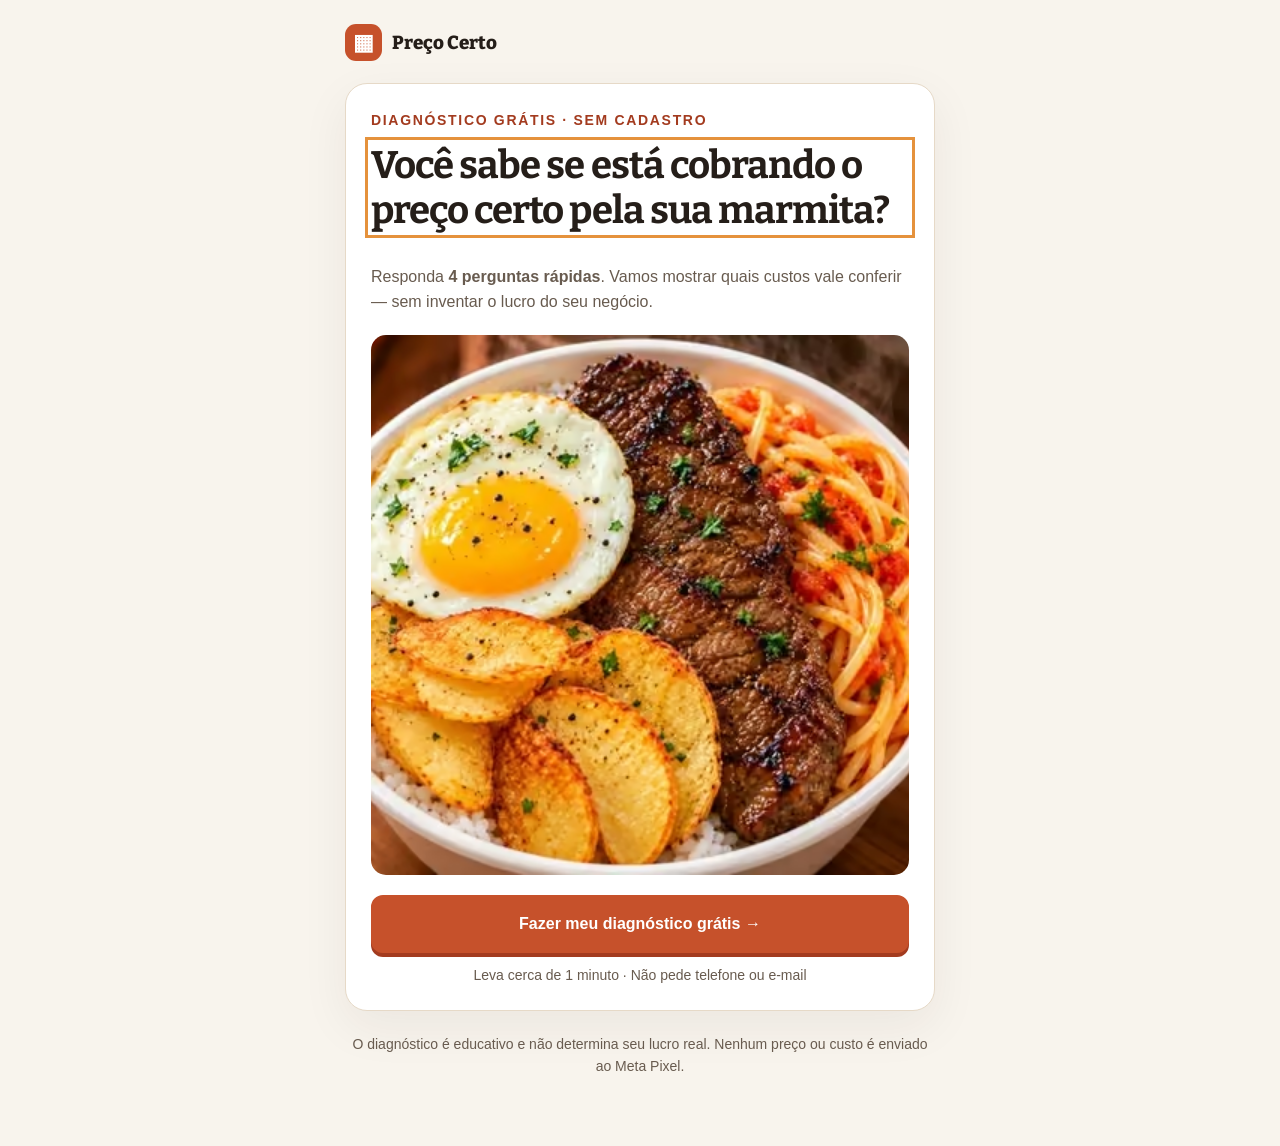
==== commit 5678ac5b: "Tira o downsell de R$ 19,99 da página e do quiz Remove o pop-up que abria na volta do checkout, na v" ====
--- a/quiz/index.html
+++ b/quiz/index.html
@@ -139,7 +139,7 @@
   <noscript><p style="text-align:center;color:#b33129">Ative o JavaScript no navegador para responder ao diagnóstico. Você também pode <a href="../index.html">ver a página do produto</a>.</p></noscript>
   <p class="quiz-foot">O diagnóstico é educativo e não determina seu lucro real. Nenhum preço ou custo é enviado ao Meta Pixel.</p>
 </main>
-<script src="../assets/quiz.330f072357ee.js" defer></script>
+<script src="../assets/quiz.173b9e2ab10b.js" defer></script>
 
   <noscript><img decoding="async" height="1" width="1" style="display:none"
     src="https://www.facebook.com/tr?id=1121235693689365&ev=PageView&noscript=1"
